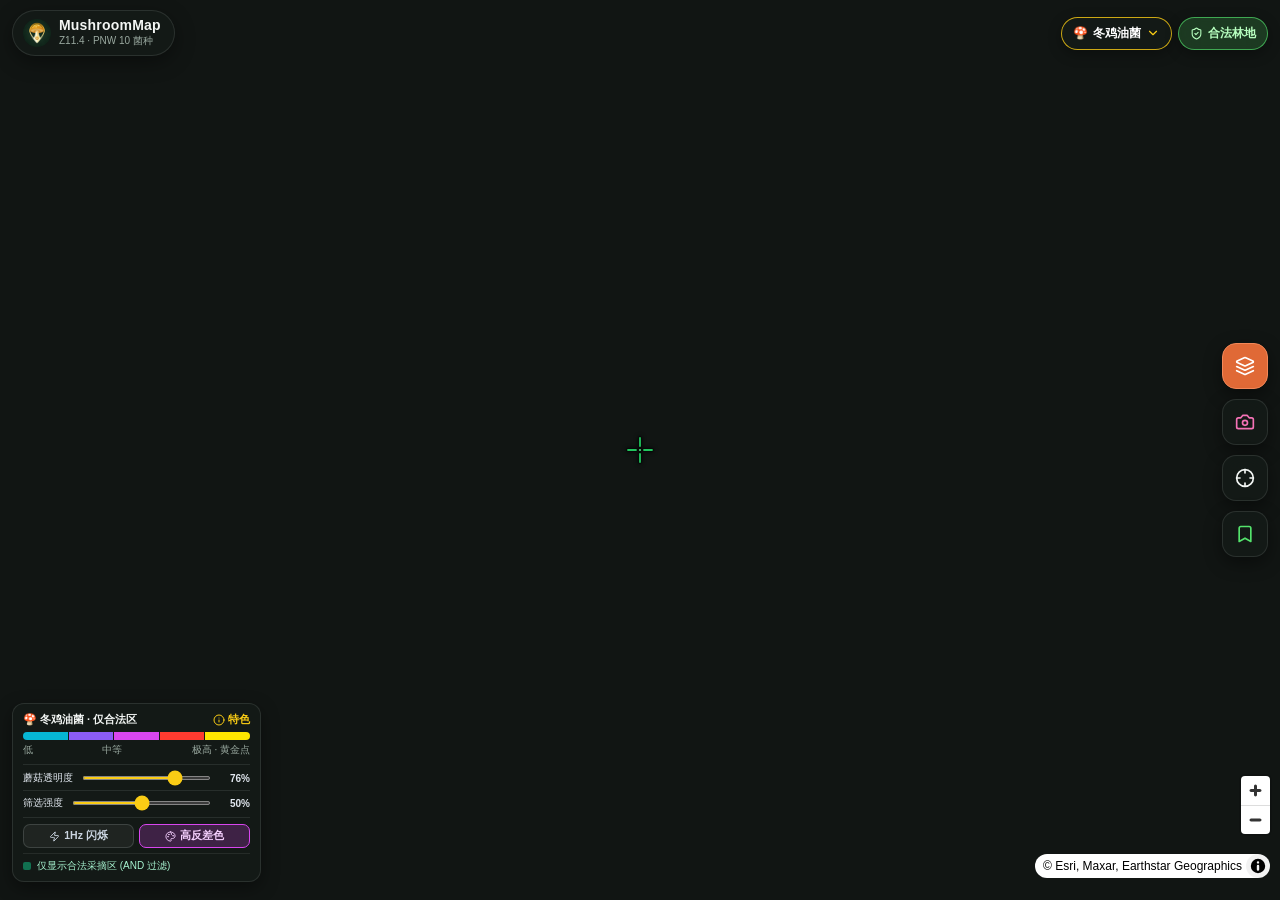
==== mushroom-map/index.html @ 5178d2b4 "Add MushroomMap static web app (/mushroom-map/) and homepage card" ====
<!DOCTYPE html>
<html lang="zh-CN">
  <head>
    <meta charset="UTF-8" />
    <meta
      name="viewport"
      content="width=device-width, initial-scale=1.0, maximum-scale=1.0, user-scalable=no, viewport-fit=cover"
    />
    <meta name="theme-color" content="#141815" />
    <meta name="apple-mobile-web-app-capable" content="yes" />
    <meta name="apple-mobile-web-app-status-bar-style" content="black-translucent" />
    <link rel="manifest" href="./manifest.webmanifest" />
    <link rel="icon" type="image/png" href="./favicon.png" />
    <link rel="apple-touch-icon" href="./icon-192.png" />
    <title>MushroomMap — 野外采菇与火烧迹地地图</title>
    <script type="module" crossorigin src="./assets/index-DTrA8R7A.js"></script>
    <link rel="stylesheet" crossorigin href="./assets/index-CiN-9WPF.css">
  </head>
  <body>
    <div id="root"></div>
  </body>
</html>
---- mushroom-map/assets/index-CiN-9WPF.css ----
.maplibregl-map{font:12px/20px Helvetica Neue,Arial,Helvetica,sans-serif;overflow:hidden;position:relative;-webkit-tap-highlight-color:rgb(0 0 0/0)}.maplibregl-canvas{left:0;position:absolute;top:0}.maplibregl-map:fullscreen{height:100%;width:100%}.maplibregl-ctrl-group button.maplibregl-ctrl-compass{touch-action:none}.maplibregl-canvas-container.maplibregl-interactive,.maplibregl-ctrl-group button.maplibregl-ctrl-compass{cursor:grab;-webkit-user-select:none;-moz-user-select:none;user-select:none}.maplibregl-canvas-container.maplibregl-interactive.maplibregl-track-pointer{cursor:pointer}.maplibregl-canvas-container.maplibregl-interactive:active,.maplibregl-ctrl-group button.maplibregl-ctrl-compass:active{cursor:grabbing}.maplibregl-canvas-container.maplibregl-touch-zoom-rotate,.maplibregl-canvas-container.maplibregl-touch-zoom-rotate .maplibregl-canvas{touch-action:pan-x pan-y}.maplibregl-canvas-container.maplibregl-touch-drag-pan,.maplibregl-canvas-container.maplibregl-touch-drag-pan .maplibregl-canvas{touch-action:pinch-zoom}.maplibregl-canvas-container.maplibregl-touch-zoom-rotate.maplibregl-touch-drag-pan,.maplibregl-canvas-container.maplibregl-touch-zoom-rotate.maplibregl-touch-drag-pan .maplibregl-canvas{touch-action:none}.maplibregl-canvas-container.maplibregl-touch-drag-pan.maplibregl-cooperative-gestures,.maplibregl-canvas-container.maplibregl-touch-drag-pan.maplibregl-cooperative-gestures .maplibregl-canvas{touch-action:pan-x pan-y}.maplibregl-ctrl-bottom-left,.maplibregl-ctrl-bottom-right,.maplibregl-ctrl-top-left,.maplibregl-ctrl-top-right{pointer-events:none;position:absolute;z-index:2}.maplibregl-ctrl-top-left{left:0;top:0}.maplibregl-ctrl-top-right{right:0;top:0}.maplibregl-ctrl-bottom-left{bottom:0;left:0}.maplibregl-ctrl-bottom-right{bottom:0;right:0}.maplibregl-ctrl{clear:both;pointer-events:auto;transform:translate(0)}.maplibregl-ctrl-top-left .maplibregl-ctrl{float:left;margin:10px 0 0 10px}.maplibregl-ctrl-top-right .maplibregl-ctrl{float:right;margin:10px 10px 0 0}.maplibregl-ctrl-bottom-left .maplibregl-ctrl{float:left;margin:0 0 10px 10px}.maplibregl-ctrl-bottom-right .maplibregl-ctrl{float:right;margin:0 10px 10px 0}.maplibregl-ctrl-group{background:#fff;border-radius:4px}.maplibregl-ctrl-group:not(:empty){box-shadow:0 0 0 2px #0000001a}@media (forced-colors:active){.maplibregl-ctrl-group:not(:empty){box-shadow:0 0 0 2px ButtonText}}.maplibregl-ctrl-group button{background-color:transparent;border:0;box-sizing:border-box;cursor:pointer;display:block;height:29px;outline:none;padding:0;width:29px}.maplibregl-ctrl-group button+button{border-top:1px solid #ddd}.maplibregl-ctrl button .maplibregl-ctrl-icon{background-position:50%;background-repeat:no-repeat;display:block;height:100%;width:100%}@media (forced-colors:active){.maplibregl-ctrl-icon{background-color:transparent}.maplibregl-ctrl-group button+button{border-top:1px solid ButtonText}}.maplibregl-ctrl button::-moz-focus-inner{border:0;padding:0}.maplibregl-ctrl-attrib-button:focus,.maplibregl-ctrl-group button:focus{box-shadow:0 0 2px 2px #0096ff}.maplibregl-ctrl button:disabled{cursor:not-allowed}.maplibregl-ctrl button:disabled .maplibregl-ctrl-icon{opacity:.25}.maplibregl-ctrl button:not(:disabled):hover{background-color:#0000000d}.maplibregl-ctrl-group button:focus:focus-visible{box-shadow:0 0 2px 2px #0096ff}.maplibregl-ctrl-group button:focus:not(:focus-visible){box-shadow:none}.maplibregl-ctrl-group button:focus:first-child{border-radius:4px 4px 0 0}.maplibregl-ctrl-group button:focus:last-child{border-radius:0 0 4px 4px}.maplibregl-ctrl-group button:focus:only-child{border-radius:inherit}.maplibregl-ctrl button.maplibregl-ctrl-zoom-out .maplibregl-ctrl-icon{background-image:url("data:image/svg+xml;charset=utf-8,%3Csvg xmlns='http://www.w3.org/2000/svg' width='29' height='29' fill='%23333' viewBox='0 0 29 29'%3E%3Cpath d='M10 13c-.75 0-1.5.75-1.5 1.5S9.25 16 10 16h9c.75 0 1.5-.75 1.5-1.5S19.75 13 19 13z'/%3E%3C/svg%3E")}.maplibregl-ctrl button.maplibregl-ctrl-zoom-in .maplibregl-ctrl-icon{background-image:url("data:image/svg+xml;charset=utf-8,%3Csvg xmlns='http://www.w3.org/2000/svg' width='29' height='29' fill='%23333' viewBox='0 0 29 29'%3E%3Cpath d='M14.5 8.5c-.75 0-1.5.75-1.5 1.5v3h-3c-.75 0-1.5.75-1.5 1.5S9.25 16 10 16h3v3c0 .75.75 1.5 1.5 1.5S16 19.75 16 19v-3h3c.75 0 1.5-.75 1.5-1.5S19.75 13 19 13h-3v-3c0-.75-.75-1.5-1.5-1.5'/%3E%3C/svg%3E")}@media (forced-colors:active){.maplibregl-ctrl button.maplibregl-ctrl-zoom-out .maplibregl-ctrl-icon{background-image:url("data:image/svg+xml;charset=utf-8,%3Csvg xmlns='http://www.w3.org/2000/svg' width='29' height='29' fill='%23fff' viewBox='0 0 29 29'%3E%3Cpath d='M10 13c-.75 0-1.5.75-1.5 1.5S9.25 16 10 16h9c.75 0 1.5-.75 1.5-1.5S19.75 13 19 13z'/%3E%3C/svg%3E")}.maplibregl-ctrl button.maplibregl-ctrl-zoom-in .maplibregl-ctrl-icon{background-image:url("data:image/svg+xml;charset=utf-8,%3Csvg xmlns='http://www.w3.org/2000/svg' width='29' height='29' fill='%23fff' viewBox='0 0 29 29'%3E%3Cpath d='M14.5 8.5c-.75 0-1.5.75-1.5 1.5v3h-3c-.75 0-1.5.75-1.5 1.5S9.25 16 10 16h3v3c0 .75.75 1.5 1.5 1.5S16 19.75 16 19v-3h3c.75 0 1.5-.75 1.5-1.5S19.75 13 19 13h-3v-3c0-.75-.75-1.5-1.5-1.5'/%3E%3C/svg%3E")}}@media (forced-colors:active) and (prefers-color-scheme:light){.maplibregl-ctrl button.maplibregl-ctrl-zoom-out .maplibregl-ctrl-icon{background-image:url("data:image/svg+xml;charset=utf-8,%3Csvg xmlns='http://www.w3.org/2000/svg' width='29' height='29' viewBox='0 0 29 29'%3E%3Cpath d='M10 13c-.75 0-1.5.75-1.5 1.5S9.25 16 10 16h9c.75 0 1.5-.75 1.5-1.5S19.75 13 19 13z'/%3E%3C/svg%3E")}.maplibregl-ctrl button.maplibregl-ctrl-zoom-in .maplibregl-ctrl-icon{background-image:url("data:image/svg+xml;charset=utf-8,%3Csvg xmlns='http://www.w3.org/2000/svg' width='29' height='29' viewBox='0 0 29 29'%3E%3Cpath d='M14.5 8.5c-.75 0-1.5.75-1.5 1.5v3h-3c-.75 0-1.5.75-1.5 1.5S9.25 16 10 16h3v3c0 .75.75 1.5 1.5 1.5S16 19.75 16 19v-3h3c.75 0 1.5-.75 1.5-1.5S19.75 13 19 13h-3v-3c0-.75-.75-1.5-1.5-1.5'/%3E%3C/svg%3E")}}.maplibregl-ctrl button.maplibregl-ctrl-fullscreen .maplibregl-ctrl-icon{background-image:url("data:image/svg+xml;charset=utf-8,%3Csvg xmlns='http://www.w3.org/2000/svg' width='29' height='29' fill='%23333' viewBox='0 0 29 29'%3E%3Cpath d='M24 16v5.5c0 1.75-.75 2.5-2.5 2.5H16v-1l3-1.5-4-5.5 1-1 5.5 4 1.5-3zM6 16l1.5 3 5.5-4 1 1-4 5.5 3 1.5v1H7.5C5.75 24 5 23.25 5 21.5V16zm7-11v1l-3 1.5 4 5.5-1 1-5.5-4L6 13H5V7.5C5 5.75 5.75 5 7.5 5zm11 2.5c0-1.75-.75-2.5-2.5-2.5H16v1l3 1.5-4 5.5 1 1 5.5-4 1.5 3h1z'/%3E%3C/svg%3E")}.maplibregl-ctrl button.maplibregl-ctrl-shrink .maplibregl-ctrl-icon{background-image:url("data:image/svg+xml;charset=utf-8,%3Csvg xmlns='http://www.w3.org/2000/svg' width='29' height='29' viewBox='0 0 29 29'%3E%3Cpath d='M18.5 16c-1.75 0-2.5.75-2.5 2.5V24h1l1.5-3 5.5 4 1-1-4-5.5 3-1.5v-1zM13 18.5c0-1.75-.75-2.5-2.5-2.5H5v1l3 1.5L4 24l1 1 5.5-4 1.5 3h1zm3-8c0 1.75.75 2.5 2.5 2.5H24v-1l-3-1.5L25 5l-1-1-5.5 4L17 5h-1zM10.5 13c1.75 0 2.5-.75 2.5-2.5V5h-1l-1.5 3L5 4 4 5l4 5.5L5 12v1z'/%3E%3C/svg%3E")}@media (forced-colors:active){.maplibregl-ctrl button.maplibregl-ctrl-fullscreen .maplibregl-ctrl-icon{background-image:url("data:image/svg+xml;charset=utf-8,%3Csvg xmlns='http://www.w3.org/2000/svg' width='29' height='29' fill='%23fff' viewBox='0 0 29 29'%3E%3Cpath d='M24 16v5.5c0 1.75-.75 2.5-2.5 2.5H16v-1l3-1.5-4-5.5 1-1 5.5 4 1.5-3zM6 16l1.5 3 5.5-4 1 1-4 5.5 3 1.5v1H7.5C5.75 24 5 23.25 5 21.5V16zm7-11v1l-3 1.5 4 5.5-1 1-5.5-4L6 13H5V7.5C5 5.75 5.75 5 7.5 5zm11 2.5c0-1.75-.75-2.5-2.5-2.5H16v1l3 1.5-4 5.5 1 1 5.5-4 1.5 3h1z'/%3E%3C/svg%3E")}.maplibregl-ctrl button.maplibregl-ctrl-shrink .maplibregl-ctrl-icon{background-image:url("data:image/svg+xml;charset=utf-8,%3Csvg xmlns='http://www.w3.org/2000/svg' width='29' height='29' fill='%23fff' viewBox='0 0 29 29'%3E%3Cpath d='M18.5 16c-1.75 0-2.5.75-2.5 2.5V24h1l1.5-3 5.5 4 1-1-4-5.5 3-1.5v-1zM13 18.5c0-1.75-.75-2.5-2.5-2.5H5v1l3 1.5L4 24l1 1 5.5-4 1.5 3h1zm3-8c0 1.75.75 2.5 2.5 2.5H24v-1l-3-1.5L25 5l-1-1-5.5 4L17 5h-1zM10.5 13c1.75 0 2.5-.75 2.5-2.5V5h-1l-1.5 3L5 4 4 5l4 5.5L5 12v1z'/%3E%3C/svg%3E")}}@media (forced-colors:active) and (prefers-color-scheme:light){.maplibregl-ctrl button.maplibregl-ctrl-fullscreen .maplibregl-ctrl-icon{background-image:url("data:image/svg+xml;charset=utf-8,%3Csvg xmlns='http://www.w3.org/2000/svg' width='29' height='29' viewBox='0 0 29 29'%3E%3Cpath d='M24 16v5.5c0 1.75-.75 2.5-2.5 2.5H16v-1l3-1.5-4-5.5 1-1 5.5 4 1.5-3zM6 16l1.5 3 5.5-4 1 1-4 5.5 3 1.5v1H7.5C5.75 24 5 23.25 5 21.5V16zm7-11v1l-3 1.5 4 5.5-1 1-5.5-4L6 13H5V7.5C5 5.75 5.75 5 7.5 5zm11 2.5c0-1.75-.75-2.5-2.5-2.5H16v1l3 1.5-4 5.5 1 1 5.5-4 1.5 3h1z'/%3E%3C/svg%3E")}.maplibregl-ctrl button.maplibregl-ctrl-shrink .maplibregl-ctrl-icon{background-image:url("data:image/svg+xml;charset=utf-8,%3Csvg xmlns='http://www.w3.org/2000/svg' width='29' height='29' viewBox='0 0 29 29'%3E%3Cpath d='M18.5 16c-1.75 0-2.5.75-2.5 2.5V24h1l1.5-3 5.5 4 1-1-4-5.5 3-1.5v-1zM13 18.5c0-1.75-.75-2.5-2.5-2.5H5v1l3 1.5L4 24l1 1 5.5-4 1.5 3h1zm3-8c0 1.75.75 2.5 2.5 2.5H24v-1l-3-1.5L25 5l-1-1-5.5 4L17 5h-1zM10.5 13c1.75 0 2.5-.75 2.5-2.5V5h-1l-1.5 3L5 4 4 5l4 5.5L5 12v1z'/%3E%3C/svg%3E")}}.maplibregl-ctrl button.maplibregl-ctrl-compass .maplibregl-ctrl-icon{background-image:url("data:image/svg+xml;charset=utf-8,%3Csvg xmlns='http://www.w3.org/2000/svg' width='29' height='29' fill='%23333' viewBox='0 0 29 29'%3E%3Cpath d='m10.5 14 4-8 4 8z'/%3E%3Cpath fill='%23ccc' d='m10.5 16 4 8 4-8z'/%3E%3C/svg%3E")}@media (forced-colors:active){.maplibregl-ctrl button.maplibregl-ctrl-compass .maplibregl-ctrl-icon{background-image:url("data:image/svg+xml;charset=utf-8,%3Csvg xmlns='http://www.w3.org/2000/svg' width='29' height='29' fill='%23fff' viewBox='0 0 29 29'%3E%3Cpath d='m10.5 14 4-8 4 8z'/%3E%3Cpath fill='%23ccc' d='m10.5 16 4 8 4-8z'/%3E%3C/svg%3E")}}@media (forced-colors:active) and (prefers-color-scheme:light){.maplibregl-ctrl button.maplibregl-ctrl-compass .maplibregl-ctrl-icon{background-image:url("data:image/svg+xml;charset=utf-8,%3Csvg xmlns='http://www.w3.org/2000/svg' width='29' height='29' viewBox='0 0 29 29'%3E%3Cpath d='m10.5 14 4-8 4 8z'/%3E%3Cpath fill='%23ccc' d='m10.5 16 4 8 4-8z'/%3E%3C/svg%3E")}}.maplibregl-ctrl button.maplibregl-ctrl-terrain .maplibregl-ctrl-icon{background-image:url("data:image/svg+xml;charset=utf-8,%3Csvg xmlns='http://www.w3.org/2000/svg' width='22' height='22' fill='%23333' viewBox='0 0 22 22'%3E%3Cpath d='m1.754 13.406 4.453-4.851 3.09 3.09 3.281 3.277.969-.969-3.309-3.312 3.844-4.121 6.148 6.886h1.082v-.855l-7.207-8.07-4.84 5.187L6.169 6.57l-5.48 5.965v.871ZM.688 16.844h20.625v1.375H.688Zm0 0'/%3E%3C/svg%3E")}.maplibregl-ctrl button.maplibregl-ctrl-terrain-enabled .maplibregl-ctrl-icon{background-image:url("data:image/svg+xml;charset=utf-8,%3Csvg xmlns='http://www.w3.org/2000/svg' width='22' height='22' fill='%2333b5e5' viewBox='0 0 22 22'%3E%3Cpath d='m1.754 13.406 4.453-4.851 3.09 3.09 3.281 3.277.969-.969-3.309-3.312 3.844-4.121 6.148 6.886h1.082v-.855l-7.207-8.07-4.84 5.187L6.169 6.57l-5.48 5.965v.871ZM.688 16.844h20.625v1.375H.688Zm0 0'/%3E%3C/svg%3E")}.maplibregl-ctrl button.maplibregl-ctrl-geolocate .maplibregl-ctrl-icon{background-image:url("data:image/svg+xml;charset=utf-8,%3Csvg xmlns='http://www.w3.org/2000/svg' width='29' height='29' fill='%23333' viewBox='0 0 20 20'%3E%3Cpath d='M10 4C9 4 9 5 9 5v.1A5 5 0 0 0 5.1 9H5s-1 0-1 1 1 1 1 1h.1A5 5 0 0 0 9 14.9v.1s0 1 1 1 1-1 1-1v-.1a5 5 0 0 0 3.9-3.9h.1s1 0 1-1-1-1-1-1h-.1A5 5 0 0 0 11 5.1V5s0-1-1-1m0 2.5a3.5 3.5 0 1 1 0 7 3.5 3.5 0 1 1 0-7'/%3E%3Ccircle cx='10' cy='10' r='2'/%3E%3C/svg%3E")}.maplibregl-ctrl button.maplibregl-ctrl-geolocate:disabled .maplibregl-ctrl-icon{background-image:url("data:image/svg+xml;charset=utf-8,%3Csvg xmlns='http://www.w3.org/2000/svg' width='29' height='29' fill='%23aaa' viewBox='0 0 20 20'%3E%3Cpath d='M10 4C9 4 9 5 9 5v.1A5 5 0 0 0 5.1 9H5s-1 0-1 1 1 1 1 1h.1A5 5 0 0 0 9 14.9v.1s0 1 1 1 1-1 1-1v-.1a5 5 0 0 0 3.9-3.9h.1s1 0 1-1-1-1-1-1h-.1A5 5 0 0 0 11 5.1V5s0-1-1-1m0 2.5a3.5 3.5 0 1 1 0 7 3.5 3.5 0 1 1 0-7'/%3E%3Ccircle cx='10' cy='10' r='2'/%3E%3Cpath fill='red' d='m14 5 1 1-9 9-1-1z'/%3E%3C/svg%3E")}.maplibregl-ctrl button.maplibregl-ctrl-geolocate.maplibregl-ctrl-geolocate-active .maplibregl-ctrl-icon{background-image:url("data:image/svg+xml;charset=utf-8,%3Csvg xmlns='http://www.w3.org/2000/svg' width='29' height='29' fill='%2333b5e5' viewBox='0 0 20 20'%3E%3Cpath d='M10 4C9 4 9 5 9 5v.1A5 5 0 0 0 5.1 9H5s-1 0-1 1 1 1 1 1h.1A5 5 0 0 0 9 14.9v.1s0 1 1 1 1-1 1-1v-.1a5 5 0 0 0 3.9-3.9h.1s1 0 1-1-1-1-1-1h-.1A5 5 0 0 0 11 5.1V5s0-1-1-1m0 2.5a3.5 3.5 0 1 1 0 7 3.5 3.5 0 1 1 0-7'/%3E%3Ccircle cx='10' cy='10' r='2'/%3E%3C/svg%3E")}.maplibregl-ctrl button.maplibregl-ctrl-geolocate.maplibregl-ctrl-geolocate-active-error .maplibregl-ctrl-icon{background-image:url("data:image/svg+xml;charset=utf-8,%3Csvg xmlns='http://www.w3.org/2000/svg' width='29' height='29' fill='%23e58978' viewBox='0 0 20 20'%3E%3Cpath d='M10 4C9 4 9 5 9 5v.1A5 5 0 0 0 5.1 9H5s-1 0-1 1 1 1 1 1h.1A5 5 0 0 0 9 14.9v.1s0 1 1 1 1-1 1-1v-.1a5 5 0 0 0 3.9-3.9h.1s1 0 1-1-1-1-1-1h-.1A5 5 0 0 0 11 5.1V5s0-1-1-1m0 2.5a3.5 3.5 0 1 1 0 7 3.5 3.5 0 1 1 0-7'/%3E%3Ccircle cx='10' cy='10' r='2'/%3E%3C/svg%3E")}.maplibregl-ctrl button.maplibregl-ctrl-geolocate.maplibregl-ctrl-geolocate-background .maplibregl-ctrl-icon{background-image:url("data:image/svg+xml;charset=utf-8,%3Csvg xmlns='http://www.w3.org/2000/svg' width='29' height='29' fill='%2333b5e5' viewBox='0 0 20 20'%3E%3Cpath d='M10 4C9 4 9 5 9 5v.1A5 5 0 0 0 5.1 9H5s-1 0-1 1 1 1 1 1h.1A5 5 0 0 0 9 14.9v.1s0 1 1 1 1-1 1-1v-.1a5 5 0 0 0 3.9-3.9h.1s1 0 1-1-1-1-1-1h-.1A5 5 0 0 0 11 5.1V5s0-1-1-1m0 2.5a3.5 3.5 0 1 1 0 7 3.5 3.5 0 1 1 0-7'/%3E%3C/svg%3E")}.maplibregl-ctrl button.maplibregl-ctrl-geolocate.maplibregl-ctrl-geolocate-background-error .maplibregl-ctrl-icon{background-image:url("data:image/svg+xml;charset=utf-8,%3Csvg xmlns='http://www.w3.org/2000/svg' width='29' height='29' fill='%23e54e33' viewBox='0 0 20 20'%3E%3Cpath d='M10 4C9 4 9 5 9 5v.1A5 5 0 0 0 5.1 9H5s-1 0-1 1 1 1 1 1h.1A5 5 0 0 0 9 14.9v.1s0 1 1 1 1-1 1-1v-.1a5 5 0 0 0 3.9-3.9h.1s1 0 1-1-1-1-1-1h-.1A5 5 0 0 0 11 5.1V5s0-1-1-1m0 2.5a3.5 3.5 0 1 1 0 7 3.5 3.5 0 1 1 0-7'/%3E%3C/svg%3E")}.maplibregl-ctrl button.maplibregl-ctrl-geolocate.maplibregl-ctrl-geolocate-waiting .maplibregl-ctrl-icon{animation:maplibregl-spin 2s linear infinite}@media (forced-colors:active){.maplibregl-ctrl button.maplibregl-ctrl-geolocate .maplibregl-ctrl-icon{background-image:url("data:image/svg+xml;charset=utf-8,%3Csvg xmlns='http://www.w3.org/2000/svg' width='29' height='29' fill='%23fff' viewBox='0 0 20 20'%3E%3Cpath d='M10 4C9 4 9 5 9 5v.1A5 5 0 0 0 5.1 9H5s-1 0-1 1 1 1 1 1h.1A5 5 0 0 0 9 14.9v.1s0 1 1 1 1-1 1-1v-.1a5 5 0 0 0 3.9-3.9h.1s1 0 1-1-1-1-1-1h-.1A5 5 0 0 0 11 5.1V5s0-1-1-1m0 2.5a3.5 3.5 0 1 1 0 7 3.5 3.5 0 1 1 0-7'/%3E%3Ccircle cx='10' cy='10' r='2'/%3E%3C/svg%3E")}.maplibregl-ctrl button.maplibregl-ctrl-geolocate:disabled .maplibregl-ctrl-icon{background-image:url("data:image/svg+xml;charset=utf-8,%3Csvg xmlns='http://www.w3.org/2000/svg' width='29' height='29' fill='%23999' viewBox='0 0 20 20'%3E%3Cpath d='M10 4C9 4 9 5 9 5v.1A5 5 0 0 0 5.1 9H5s-1 0-1 1 1 1 1 1h.1A5 5 0 0 0 9 14.9v.1s0 1 1 1 1-1 1-1v-.1a5 5 0 0 0 3.9-3.9h.1s1 0 1-1-1-1-1-1h-.1A5 5 0 0 0 11 5.1V5s0-1-1-1m0 2.5a3.5 3.5 0 1 1 0 7 3.5 3.5 0 1 1 0-7'/%3E%3Ccircle cx='10' cy='10' r='2'/%3E%3Cpath fill='red' d='m14 5 1 1-9 9-1-1z'/%3E%3C/svg%3E")}.maplibregl-ctrl button.maplibregl-ctrl-geolocate.maplibregl-ctrl-geolocate-active .maplibregl-ctrl-icon{background-image:url("data:image/svg+xml;charset=utf-8,%3Csvg xmlns='http://www.w3.org/2000/svg' width='29' height='29' fill='%2333b5e5' viewBox='0 0 20 20'%3E%3Cpath d='M10 4C9 4 9 5 9 5v.1A5 5 0 0 0 5.1 9H5s-1 0-1 1 1 1 1 1h.1A5 5 0 0 0 9 14.9v.1s0 1 1 1 1-1 1-1v-.1a5 5 0 0 0 3.9-3.9h.1s1 0 1-1-1-1-1-1h-.1A5 5 0 0 0 11 5.1V5s0-1-1-1m0 2.5a3.5 3.5 0 1 1 0 7 3.5 3.5 0 1 1 0-7'/%3E%3Ccircle cx='10' cy='10' r='2'/%3E%3C/svg%3E")}.maplibregl-ctrl button.maplibregl-ctrl-geolocate.maplibregl-ctrl-geolocate-active-error .maplibregl-ctrl-icon{background-image:url("data:image/svg+xml;charset=utf-8,%3Csvg xmlns='http://www.w3.org/2000/svg' width='29' height='29' fill='%23e58978' viewBox='0 0 20 20'%3E%3Cpath d='M10 4C9 4 9 5 9 5v.1A5 5 0 0 0 5.1 9H5s-1 0-1 1 1 1 1 1h.1A5 5 0 0 0 9 14.9v.1s0 1 1 1 1-1 1-1v-.1a5 5 0 0 0 3.9-3.9h.1s1 0 1-1-1-1-1-1h-.1A5 5 0 0 0 11 5.1V5s0-1-1-1m0 2.5a3.5 3.5 0 1 1 0 7 3.5 3.5 0 1 1 0-7'/%3E%3Ccircle cx='10' cy='10' r='2'/%3E%3C/svg%3E")}.maplibregl-ctrl button.maplibregl-ctrl-geolocate.maplibregl-ctrl-geolocate-background .maplibregl-ctrl-icon{background-image:url("data:image/svg+xml;charset=utf-8,%3Csvg xmlns='http://www.w3.org/2000/svg' width='29' height='29' fill='%2333b5e5' viewBox='0 0 20 20'%3E%3Cpath d='M10 4C9 4 9 5 9 5v.1A5 5 0 0 0 5.1 9H5s-1 0-1 1 1 1 1 1h.1A5 5 0 0 0 9 14.9v.1s0 1 1 1 1-1 1-1v-.1a5 5 0 0 0 3.9-3.9h.1s1 0 1-1-1-1-1-1h-.1A5 5 0 0 0 11 5.1V5s0-1-1-1m0 2.5a3.5 3.5 0 1 1 0 7 3.5 3.5 0 1 1 0-7'/%3E%3C/svg%3E")}.maplibregl-ctrl button.maplibregl-ctrl-geolocate.maplibregl-ctrl-geolocate-background-error .maplibregl-ctrl-icon{background-image:url("data:image/svg+xml;charset=utf-8,%3Csvg xmlns='http://www.w3.org/2000/svg' width='29' height='29' fill='%23e54e33' viewBox='0 0 20 20'%3E%3Cpath d='M10 4C9 4 9 5 9 5v.1A5 5 0 0 0 5.1 9H5s-1 0-1 1 1 1 1 1h.1A5 5 0 0 0 9 14.9v.1s0 1 1 1 1-1 1-1v-.1a5 5 0 0 0 3.9-3.9h.1s1 0 1-1-1-1-1-1h-.1A5 5 0 0 0 11 5.1V5s0-1-1-1m0 2.5a3.5 3.5 0 1 1 0 7 3.5 3.5 0 1 1 0-7'/%3E%3C/svg%3E")}}@media (forced-colors:active) and (prefers-color-scheme:light){.maplibregl-ctrl button.maplibregl-ctrl-geolocate .maplibregl-ctrl-icon{background-image:url("data:image/svg+xml;charset=utf-8,%3Csvg xmlns='http://www.w3.org/2000/svg' width='29' height='29' viewBox='0 0 20 20'%3E%3Cpath d='M10 4C9 4 9 5 9 5v.1A5 5 0 0 0 5.1 9H5s-1 0-1 1 1 1 1 1h.1A5 5 0 0 0 9 14.9v.1s0 1 1 1 1-1 1-1v-.1a5 5 0 0 0 3.9-3.9h.1s1 0 1-1-1-1-1-1h-.1A5 5 0 0 0 11 5.1V5s0-1-1-1m0 2.5a3.5 3.5 0 1 1 0 7 3.5 3.5 0 1 1 0-7'/%3E%3Ccircle cx='10' cy='10' r='2'/%3E%3C/svg%3E")}.maplibregl-ctrl button.maplibregl-ctrl-geolocate:disabled .maplibregl-ctrl-icon{background-image:url("data:image/svg+xml;charset=utf-8,%3Csvg xmlns='http://www.w3.org/2000/svg' width='29' height='29' fill='%23666' viewBox='0 0 20 20'%3E%3Cpath d='M10 4C9 4 9 5 9 5v.1A5 5 0 0 0 5.1 9H5s-1 0-1 1 1 1 1 1h.1A5 5 0 0 0 9 14.9v.1s0 1 1 1 1-1 1-1v-.1a5 5 0 0 0 3.9-3.9h.1s1 0 1-1-1-1-1-1h-.1A5 5 0 0 0 11 5.1V5s0-1-1-1m0 2.5a3.5 3.5 0 1 1 0 7 3.5 3.5 0 1 1 0-7'/%3E%3Ccircle cx='10' cy='10' r='2'/%3E%3Cpath fill='red' d='m14 5 1 1-9 9-1-1z'/%3E%3C/svg%3E")}}@keyframes maplibregl-spin{0%{transform:rotate(0)}to{transform:rotate(1turn)}}a.maplibregl-ctrl-logo{background-image:url("data:image/svg+xml;charset=utf-8,%3Csvg xmlns='http://www.w3.org/2000/svg' width='88' height='23' fill='none'%3E%3Cpath fill='%23000' fill-opacity='.4' fill-rule='evenodd' d='M17.408 16.796h-1.827l2.501-12.095h.198l3.324 6.533.988 2.19.988-2.19 3.258-6.533h.181l2.6 12.095h-1.81l-1.218-5.644-.362-1.71-.658 1.71-2.929 5.644h-.098l-2.914-5.644-.757-1.71-.345 1.71zm1.958-3.42-.726 3.663a1.255 1.255 0 0 1-1.232 1.011h-1.827a1.255 1.255 0 0 1-1.229-1.509l2.501-12.095a1.255 1.255 0 0 1 1.23-1.001h.197a1.25 1.25 0 0 1 1.12.685l3.19 6.273 3.125-6.263a1.25 1.25 0 0 1 1.123-.695h.181a1.255 1.255 0 0 1 1.227.991l1.443 6.71a5 5 0 0 1 .314-.787l.009-.016a4.6 4.6 0 0 1 1.777-1.887c.782-.46 1.668-.667 2.611-.667a4.6 4.6 0 0 1 1.7.32l.306.134c.21-.16.474-.256.759-.256h1.694a1.255 1.255 0 0 1 1.212.925 1.255 1.255 0 0 1 1.212-.925h1.711c.284 0 .545.094.755.252.613-.3 1.312-.45 2.075-.45 1.356 0 2.557.445 3.482 1.4q.47.48.763 1.064V4.701a1.255 1.255 0 0 1 1.255-1.255h1.86A1.255 1.255 0 0 1 54.44 4.7v9.194h2.217c.19 0 .37.043.532.118v-4.77c0-.356.147-.678.385-.906a2.42 2.42 0 0 1-.682-1.71c0-.665.267-1.253.735-1.7a2.45 2.45 0 0 1 1.722-.674 2.43 2.43 0 0 1 1.705.675q.318.302.504.683V4.7a1.255 1.255 0 0 1 1.255-1.255h1.744A1.255 1.255 0 0 1 65.812 4.7v3.335a4.8 4.8 0 0 1 1.526-.246c.938 0 1.817.214 2.59.69a4.47 4.47 0 0 1 1.67 1.743v-.98a1.255 1.255 0 0 1 1.256-1.256h1.777c.233 0 .451.064.639.174a3.4 3.4 0 0 1 1.567-.372c.346 0 .861.02 1.285.232a1.25 1.25 0 0 1 .689 1.004 4.7 4.7 0 0 1 .853-.588c.795-.44 1.675-.647 2.61-.647 1.385 0 2.65.39 3.525 1.396.836.938 1.168 2.173 1.168 3.528q-.001.515-.056 1.051a1.255 1.255 0 0 1-.947 1.09l.408.952a1.255 1.255 0 0 1-.477 1.552c-.418.268-.92.463-1.458.612-.613.171-1.304.244-2.049.244-1.06 0-2.043-.207-2.886-.698l-.015-.008c-.798-.48-1.419-1.135-1.818-1.963l-.004-.008a5.8 5.8 0 0 1-.548-2.512q0-.429.053-.843a1.3 1.3 0 0 1-.333-.086l-.166-.004c-.223 0-.426.062-.643.228-.03.024-.142.139-.142.59v3.883a1.255 1.255 0 0 1-1.256 1.256h-1.777a1.255 1.255 0 0 1-1.256-1.256V15.69l-.032.057a4.8 4.8 0 0 1-1.86 1.833 5.04 5.04 0 0 1-2.484.634 4.5 4.5 0 0 1-1.935-.424 1.25 1.25 0 0 1-.764.258h-1.71a1.255 1.255 0 0 1-1.256-1.255V7.687a2.4 2.4 0 0 1-.428.625c.253.23.412.561.412.93v7.553a1.255 1.255 0 0 1-1.256 1.255h-1.843a1.25 1.25 0 0 1-.894-.373c-.228.23-.544.373-.894.373H51.32a1.255 1.255 0 0 1-1.256-1.255v-1.251l-.061.117a4.7 4.7 0 0 1-1.782 1.884 4.77 4.77 0 0 1-2.485.67 5.6 5.6 0 0 1-1.485-.188l.009 2.764a1.255 1.255 0 0 1-1.255 1.259h-1.729a1.255 1.255 0 0 1-1.255-1.255v-3.537a1.255 1.255 0 0 1-1.167.793h-1.679a1.25 1.25 0 0 1-.77-.263 4.5 4.5 0 0 1-1.945.429c-.885 0-1.724-.21-2.495-.632l-.017-.01a5 5 0 0 1-1.081-.836 1.255 1.255 0 0 1-1.254 1.312h-1.81a1.255 1.255 0 0 1-1.228-.99l-.782-3.625-2.044 3.939a1.25 1.25 0 0 1-1.115.676h-.098a1.25 1.25 0 0 1-1.116-.68l-2.061-3.994zM35.92 16.63l.207-.114.223-.15q.493-.356.735-.785l.061-.118.033 1.332h1.678V9.242h-1.694l-.033 1.267q-.133-.329-.526-.658l-.032-.028a3.2 3.2 0 0 0-.668-.428l-.27-.12a3.3 3.3 0 0 0-1.235-.23q-1.136-.001-1.974.493a3.36 3.36 0 0 0-1.3 1.382q-.445.89-.444 2.074 0 1.2.51 2.107a3.8 3.8 0 0 0 1.382 1.381 3.9 3.9 0 0 0 1.893.477q.795 0 1.455-.33zm-2.789-5.38q-.576.675-.575 1.762 0 1.102.559 1.794.576.675 1.645.675a2.25 2.25 0 0 0 .934-.19 2.2 2.2 0 0 0 .468-.29l.178-.161a2.2 2.2 0 0 0 .397-.561q.244-.5.244-1.15v-.115q0-.708-.296-1.267l-.043-.077a2.2 2.2 0 0 0-.633-.709l-.13-.086-.047-.028a2.1 2.1 0 0 0-1.073-.285q-1.052 0-1.629.692zm2.316 2.706c.163-.17.28-.407.28-.83v-.114c0-.292-.06-.508-.15-.68a.96.96 0 0 0-.353-.389.85.85 0 0 0-.464-.127c-.4 0-.56.114-.664.239l-.01.012c-.148.174-.275.45-.275.945 0 .506.122.801.27.99.097.11.266.224.68.224.303 0 .504-.09.687-.269zm7.545 1.705a2.6 2.6 0 0 0 .331.423q.319.33.755.548l.173.074q.65.255 1.49.255 1.02 0 1.844-.493a3.45 3.45 0 0 0 1.316-1.4q.493-.904.493-2.089 0-1.909-.988-2.913-.988-1.02-2.584-1.02-.898 0-1.575.347a3 3 0 0 0-.415.262l-.199.166a3.4 3.4 0 0 0-.64.82V9.242h-1.712v11.553h1.729l-.017-5.134zm.53-1.138q.206.29.48.5l.155.11.053.034q.51.296 1.119.297 1.07 0 1.645-.675.577-.69.576-1.762 0-1.119-.576-1.777-.558-.675-1.645-.675-.435 0-.835.16a2 2 0 0 0-.284.136 2 2 0 0 0-.363.254 2.2 2.2 0 0 0-.46.569l-.082.162a2.6 2.6 0 0 0-.213 1.072v.115q0 .707.296 1.267l.135.211zm.964-.818a1.1 1.1 0 0 0 .367.385.94.94 0 0 0 .476.118c.423 0 .59-.117.687-.23.159-.194.28-.478.28-.95 0-.53-.133-.8-.266-.952l-.021-.025c-.078-.094-.231-.221-.68-.221a1 1 0 0 0-.503.135l-.012.007a.86.86 0 0 0-.335.343c-.073.133-.132.324-.132.614v.115a1.4 1.4 0 0 0 .14.66zm15.7-6.222q.347-.346.346-.856a1.05 1.05 0 0 0-.345-.79 1.18 1.18 0 0 0-.84-.329q-.51 0-.855.33a1.05 1.05 0 0 0-.346.79q0 .51.346.855.345.346.856.346.51 0 .839-.346zm4.337 9.314.033-1.332q.191.403.59.747l.098.081a4 4 0 0 0 .316.224l.223.122a3.2 3.2 0 0 0 1.44.322 3.8 3.8 0 0 0 1.875-.477 3.5 3.5 0 0 0 1.382-1.366q.527-.89.526-2.09 0-1.184-.444-2.073a3.24 3.24 0 0 0-1.283-1.399q-.823-.51-1.942-.51a3.5 3.5 0 0 0-1.527.344l-.086.043-.165.09a3 3 0 0 0-.33.214q-.432.315-.656.707a2 2 0 0 0-.099.198l.082-1.283V4.701h-1.744v12.095zm.473-2.509a2.5 2.5 0 0 0 .566.7q.117.098.245.18l.144.08a2.1 2.1 0 0 0 .975.232q1.07 0 1.645-.675.576-.69.576-1.778 0-1.102-.576-1.777-.56-.691-1.645-.692a2.2 2.2 0 0 0-1.015.235q-.22.113-.415.282l-.15.142a2.1 2.1 0 0 0-.42.594q-.223.479-.223 1.1v.115q0 .705.293 1.26zm2.616-.293c.157-.191.28-.479.28-.967 0-.51-.13-.79-.276-.961l-.021-.026c-.082-.1-.232-.225-.67-.225a.87.87 0 0 0-.681.279l-.012.011c-.154.155-.274.38-.274.807v.115c0 .285.057.499.144.669a1.1 1.1 0 0 0 .367.405c.137.082.28.123.455.123.423 0 .59-.118.686-.23zm8.266-3.013q.345-.13.724-.14l.069-.002q.493 0 .642.099l.247-1.794q-.196-.099-.717-.099a2.3 2.3 0 0 0-.545.063 2 2 0 0 0-.411.148 2.2 2.2 0 0 0-.4.249 2.5 2.5 0 0 0-.485.499 2.7 2.7 0 0 0-.32.581l-.05.137v-1.48h-1.778v7.553h1.777v-3.884q0-.546.159-.943a1.5 1.5 0 0 1 .466-.636 2.5 2.5 0 0 1 .399-.253 2 2 0 0 1 .224-.099zm9.784 2.656.05-.922q0-1.743-.856-2.698-.838-.97-2.584-.97-1.119-.001-2.007.493a3.46 3.46 0 0 0-1.4 1.382q-.493.906-.493 2.106 0 1.07.428 1.975.428.89 1.332 1.432.906.526 2.255.526.973 0 1.668-.185l.044-.012.135-.04q.613-.184.984-.421l-.542-1.267q-.3.162-.642.274l-.297.087q-.51.131-1.3.131-.954 0-1.497-.444a1.6 1.6 0 0 1-.192-.193q-.366-.44-.512-1.234l-.004-.021zm-5.427-1.256-.003.022h3.752v-.138q-.011-.727-.288-1.118a1 1 0 0 0-.156-.176q-.46-.428-1.316-.428-.986 0-1.494.604-.379.45-.494 1.234zm-27.053 2.77V4.7h-1.86v12.095h5.333V15.15zm7.103-5.908v7.553h-1.843V9.242h1.843z'/%3E%3Cpath fill='%23fff' d='m19.63 11.151-.757-1.71-.345 1.71-1.12 5.644h-1.827L18.083 4.7h.197l3.325 6.533.988 2.19.988-2.19L26.839 4.7h.181l2.6 12.095h-1.81l-1.218-5.644-.362-1.71-.658 1.71-2.93 5.644h-.098l-2.913-5.644zm14.836 5.81q-1.02 0-1.893-.478a3.8 3.8 0 0 1-1.381-1.382q-.51-.906-.51-2.106 0-1.185.444-2.074a3.36 3.36 0 0 1 1.3-1.382q.839-.494 1.974-.494a3.3 3.3 0 0 1 1.234.231 3.3 3.3 0 0 1 .97.575q.396.33.527.659l.033-1.267h1.694v7.553H37.18l-.033-1.332q-.279.593-1.02 1.053a3.17 3.17 0 0 1-1.662.444zm.296-1.482q.938 0 1.58-.642.642-.66.642-1.711v-.115q0-.708-.296-1.267a2.2 2.2 0 0 0-.807-.872 2.1 2.1 0 0 0-1.119-.313q-1.053 0-1.629.692-.575.675-.575 1.76 0 1.103.559 1.795.577.675 1.645.675zm6.521-6.237h1.711v1.4q.906-1.597 2.83-1.597 1.596 0 2.584 1.02.988 1.005.988 2.914 0 1.185-.493 2.09a3.46 3.46 0 0 1-1.316 1.399 3.5 3.5 0 0 1-1.844.493q-.954 0-1.662-.329a2.67 2.67 0 0 1-1.086-.97l.017 5.134h-1.728zm4.048 6.22q1.07 0 1.645-.674.577-.69.576-1.762 0-1.119-.576-1.777-.558-.675-1.645-.675-.592 0-1.12.296-.51.28-.822.823-.296.527-.296 1.234v.115q0 .708.296 1.267.313.543.823.855.51.296 1.119.297z'/%3E%3Cpath fill='%23e1e3e9' d='M51.325 4.7h1.86v10.45h3.473v1.646h-5.333zm7.12 4.542h1.843v7.553h-1.843zm.905-1.415a1.16 1.16 0 0 1-.856-.346 1.17 1.17 0 0 1-.346-.856 1.05 1.05 0 0 1 .346-.79q.346-.329.856-.329.494 0 .839.33a1.05 1.05 0 0 1 .345.79 1.16 1.16 0 0 1-.345.855q-.33.346-.84.346zm7.875 9.133a3.17 3.17 0 0 1-1.662-.444q-.723-.46-1.004-1.053l-.033 1.332h-1.71V4.701h1.743v4.657l-.082 1.283q.279-.658 1.086-1.119a3.5 3.5 0 0 1 1.778-.477q1.119 0 1.942.51a3.24 3.24 0 0 1 1.283 1.4q.445.888.444 2.072 0 1.201-.526 2.09a3.5 3.5 0 0 1-1.382 1.366 3.8 3.8 0 0 1-1.876.477zm-.296-1.481q1.069 0 1.645-.675.577-.69.577-1.778 0-1.102-.577-1.776-.56-.691-1.645-.692a2.12 2.12 0 0 0-1.58.659q-.642.641-.642 1.694v.115q0 .71.296 1.267a2.4 2.4 0 0 0 .807.872 2.1 2.1 0 0 0 1.119.313zm5.927-6.237h1.777v1.481q.263-.757.856-1.217a2.14 2.14 0 0 1 1.349-.46q.527 0 .724.098l-.247 1.794q-.149-.099-.642-.099-.774 0-1.416.494-.626.493-.626 1.58v3.883h-1.777V9.242zm9.534 7.718q-1.35 0-2.255-.526-.904-.543-1.332-1.432a4.6 4.6 0 0 1-.428-1.975q0-1.2.493-2.106a3.46 3.46 0 0 1 1.4-1.382q.889-.495 2.007-.494 1.744 0 2.584.97.855.956.856 2.7 0 .444-.05.92h-5.43q.18 1.005.708 1.45.542.443 1.497.443.79 0 1.3-.131a4 4 0 0 0 .938-.362l.542 1.267q-.411.263-1.119.46-.708.198-1.711.197zm1.596-4.558q.016-1.02-.444-1.432-.46-.428-1.316-.428-1.728 0-1.991 1.86z'/%3E%3Cpath d='M5.074 15.948a.484.657 0 0 0-.486.659v1.84a.484.657 0 0 0 .486.659h4.101a.484.657 0 0 0 .486-.659v-1.84a.484.657 0 0 0-.486-.659zm3.56 1.16H5.617v.838h3.017z' style='fill:%23fff;fill-rule:evenodd;stroke-width:1.03600001'/%3E%3Cg style='stroke-width:1.12603545'%3E%3Cpath d='M-9.408-1.416c-3.833-.025-7.056 2.912-7.08 6.615-.02 3.08 1.653 4.832 3.107 6.268.903.892 1.721 1.74 2.32 2.902l-.525-.004c-.543-.003-.992.304-1.24.639a1.87 1.87 0 0 0-.362 1.121l-.011 1.877c-.003.402.104.787.347 1.125.244.338.688.653 1.23.656l4.142.028c.542.003.99-.306 1.238-.641a1.87 1.87 0 0 0 .363-1.121l.012-1.875a1.87 1.87 0 0 0-.348-1.127c-.243-.338-.688-.653-1.23-.656l-.518-.004c.597-1.145 1.425-1.983 2.348-2.87 1.473-1.414 3.18-3.149 3.2-6.226-.016-3.59-2.923-6.684-6.993-6.707m-.006 1.1v.002c3.274.02 5.92 2.532 5.9 5.6-.017 2.706-1.39 4.026-2.863 5.44-1.034.994-2.118 2.033-2.814 3.633-.018.041-.052.055-.075.065q-.013.004-.02.01a.34.34 0 0 1-.226.084.34.34 0 0 1-.224-.086l-.092-.077c-.699-1.615-1.768-2.669-2.781-3.67-1.454-1.435-2.797-2.762-2.78-5.478.02-3.067 2.7-5.545 5.975-5.523m-.02 2.826c-1.62-.01-2.944 1.315-2.955 2.96-.01 1.646 1.295 2.988 2.916 2.999h.002c1.621.01 2.943-1.316 2.953-2.961.011-1.646-1.294-2.988-2.916-2.998m-.005 1.1c1.017.006 1.829.83 1.822 1.89s-.83 1.874-1.848 1.867c-1.018-.006-1.829-.83-1.822-1.89s.83-1.874 1.848-1.868m-2.155 11.857 4.14.025c.271.002.49.305.487.676l-.013 1.875c-.003.37-.224.67-.495.668l-4.14-.025c-.27-.002-.487-.306-.485-.676l.012-1.875c.003-.37.224-.67.494-.668' style='color:%23000;font-style:normal;font-variant:normal;font-weight:400;font-stretch:normal;font-size:medium;line-height:normal;font-family:sans-serif;font-variant-ligatures:normal;font-variant-position:normal;font-variant-caps:normal;font-variant-numeric:normal;font-variant-alternates:normal;font-feature-settings:normal;text-indent:0;text-align:start;text-decoration:none;text-decoration-line:none;text-decoration-style:solid;text-decoration-color:%23000;letter-spacing:normal;word-spacing:normal;text-transform:none;writing-mode:lr-tb;direction:ltr;text-orientation:mixed;dominant-baseline:auto;baseline-shift:baseline;text-anchor:start;white-space:normal;shape-padding:0;clip-rule:evenodd;display:inline;overflow:visible;visibility:visible;opacity:1;isolation:auto;mix-blend-mode:normal;color-interpolation:sRGB;color-interpolation-filters:linearRGB;solid-color:%23000;solid-opacity:1;vector-effect:none;fill:%23000;fill-opacity:.4;fill-rule:evenodd;stroke:none;stroke-width:2.47727823;stroke-linecap:butt;stroke-linejoin:miter;stroke-miterlimit:4;stroke-dasharray:none;stroke-dashoffset:0;stroke-opacity:1;color-rendering:auto;image-rendering:auto;shape-rendering:auto;text-rendering:auto' transform='translate(15.553 2.85)scale(.88807)'/%3E%3Cpath d='M-9.415-.316C-12.69-.338-15.37 2.14-15.39 5.207c-.017 2.716 1.326 4.041 2.78 5.477 1.013 1 2.081 2.055 2.78 3.67l.092.076a.34.34 0 0 0 .225.086.34.34 0 0 0 .227-.083l.019-.01c.022-.009.057-.024.074-.064.697-1.6 1.78-2.64 2.814-3.634 1.473-1.414 2.847-2.733 2.864-5.44.02-3.067-2.627-5.58-5.901-5.601m-.057 8.784c1.621.011 2.944-1.315 2.955-2.96.01-1.646-1.295-2.988-2.916-2.999-1.622-.01-2.945 1.315-2.955 2.96s1.295 2.989 2.916 3' style='clip-rule:evenodd;fill:%23e1e3e9;fill-opacity:1;fill-rule:evenodd;stroke:none;stroke-width:2.47727823;stroke-miterlimit:4;stroke-dasharray:none;stroke-opacity:.4' transform='translate(15.553 2.85)scale(.88807)'/%3E%3Cpath d='M-11.594 15.465c-.27-.002-.492.297-.494.668l-.012 1.876c-.003.371.214.673.485.675l4.14.027c.271.002.492-.298.495-.668l.012-1.877c.003-.37-.215-.672-.485-.674z' style='clip-rule:evenodd;fill:%23fff;fill-opacity:1;fill-rule:evenodd;stroke:none;stroke-width:2.47727823;stroke-miterlimit:4;stroke-dasharray:none;stroke-opacity:.4' transform='translate(15.553 2.85)scale(.88807)'/%3E%3C/g%3E%3C/svg%3E");background-repeat:no-repeat;cursor:pointer;display:block;height:23px;margin:0 0 -4px -4px;overflow:hidden;width:88px}a.maplibregl-ctrl-logo.maplibregl-compact{width:14px}@media (forced-colors:active){a.maplibregl-ctrl-logo{background-color:transparent;background-image:url("data:image/svg+xml;charset=utf-8,%3Csvg xmlns='http://www.w3.org/2000/svg' width='88' height='23' fill='none'%3E%3Cpath fill='%23000' fill-opacity='.4' fill-rule='evenodd' d='M17.408 16.796h-1.827l2.501-12.095h.198l3.324 6.533.988 2.19.988-2.19 3.258-6.533h.181l2.6 12.095h-1.81l-1.218-5.644-.362-1.71-.658 1.71-2.929 5.644h-.098l-2.914-5.644-.757-1.71-.345 1.71zm1.958-3.42-.726 3.663a1.255 1.255 0 0 1-1.232 1.011h-1.827a1.255 1.255 0 0 1-1.229-1.509l2.501-12.095a1.255 1.255 0 0 1 1.23-1.001h.197a1.25 1.25 0 0 1 1.12.685l3.19 6.273 3.125-6.263a1.25 1.25 0 0 1 1.123-.695h.181a1.255 1.255 0 0 1 1.227.991l1.443 6.71a5 5 0 0 1 .314-.787l.009-.016a4.6 4.6 0 0 1 1.777-1.887c.782-.46 1.668-.667 2.611-.667a4.6 4.6 0 0 1 1.7.32l.306.134c.21-.16.474-.256.759-.256h1.694a1.255 1.255 0 0 1 1.212.925 1.255 1.255 0 0 1 1.212-.925h1.711c.284 0 .545.094.755.252.613-.3 1.312-.45 2.075-.45 1.356 0 2.557.445 3.482 1.4q.47.48.763 1.064V4.701a1.255 1.255 0 0 1 1.255-1.255h1.86A1.255 1.255 0 0 1 54.44 4.7v9.194h2.217c.19 0 .37.043.532.118v-4.77c0-.356.147-.678.385-.906a2.42 2.42 0 0 1-.682-1.71c0-.665.267-1.253.735-1.7a2.45 2.45 0 0 1 1.722-.674 2.43 2.43 0 0 1 1.705.675q.318.302.504.683V4.7a1.255 1.255 0 0 1 1.255-1.255h1.744A1.255 1.255 0 0 1 65.812 4.7v3.335a4.8 4.8 0 0 1 1.526-.246c.938 0 1.817.214 2.59.69a4.47 4.47 0 0 1 1.67 1.743v-.98a1.255 1.255 0 0 1 1.256-1.256h1.777c.233 0 .451.064.639.174a3.4 3.4 0 0 1 1.567-.372c.346 0 .861.02 1.285.232a1.25 1.25 0 0 1 .689 1.004 4.7 4.7 0 0 1 .853-.588c.795-.44 1.675-.647 2.61-.647 1.385 0 2.65.39 3.525 1.396.836.938 1.168 2.173 1.168 3.528q-.001.515-.056 1.051a1.255 1.255 0 0 1-.947 1.09l.408.952a1.255 1.255 0 0 1-.477 1.552c-.418.268-.92.463-1.458.612-.613.171-1.304.244-2.049.244-1.06 0-2.043-.207-2.886-.698l-.015-.008c-.798-.48-1.419-1.135-1.818-1.963l-.004-.008a5.8 5.8 0 0 1-.548-2.512q0-.429.053-.843a1.3 1.3 0 0 1-.333-.086l-.166-.004c-.223 0-.426.062-.643.228-.03.024-.142.139-.142.59v3.883a1.255 1.255 0 0 1-1.256 1.256h-1.777a1.255 1.255 0 0 1-1.256-1.256V15.69l-.032.057a4.8 4.8 0 0 1-1.86 1.833 5.04 5.04 0 0 1-2.484.634 4.5 4.5 0 0 1-1.935-.424 1.25 1.25 0 0 1-.764.258h-1.71a1.255 1.255 0 0 1-1.256-1.255V7.687a2.4 2.4 0 0 1-.428.625c.253.23.412.561.412.93v7.553a1.255 1.255 0 0 1-1.256 1.255h-1.843a1.25 1.25 0 0 1-.894-.373c-.228.23-.544.373-.894.373H51.32a1.255 1.255 0 0 1-1.256-1.255v-1.251l-.061.117a4.7 4.7 0 0 1-1.782 1.884 4.77 4.77 0 0 1-2.485.67 5.6 5.6 0 0 1-1.485-.188l.009 2.764a1.255 1.255 0 0 1-1.255 1.259h-1.729a1.255 1.255 0 0 1-1.255-1.255v-3.537a1.255 1.255 0 0 1-1.167.793h-1.679a1.25 1.25 0 0 1-.77-.263 4.5 4.5 0 0 1-1.945.429c-.885 0-1.724-.21-2.495-.632l-.017-.01a5 5 0 0 1-1.081-.836 1.255 1.255 0 0 1-1.254 1.312h-1.81a1.255 1.255 0 0 1-1.228-.99l-.782-3.625-2.044 3.939a1.25 1.25 0 0 1-1.115.676h-.098a1.25 1.25 0 0 1-1.116-.68l-2.061-3.994zM35.92 16.63l.207-.114.223-.15q.493-.356.735-.785l.061-.118.033 1.332h1.678V9.242h-1.694l-.033 1.267q-.133-.329-.526-.658l-.032-.028a3.2 3.2 0 0 0-.668-.428l-.27-.12a3.3 3.3 0 0 0-1.235-.23q-1.136-.001-1.974.493a3.36 3.36 0 0 0-1.3 1.382q-.445.89-.444 2.074 0 1.2.51 2.107a3.8 3.8 0 0 0 1.382 1.381 3.9 3.9 0 0 0 1.893.477q.795 0 1.455-.33zm-2.789-5.38q-.576.675-.575 1.762 0 1.102.559 1.794.576.675 1.645.675a2.25 2.25 0 0 0 .934-.19 2.2 2.2 0 0 0 .468-.29l.178-.161a2.2 2.2 0 0 0 .397-.561q.244-.5.244-1.15v-.115q0-.708-.296-1.267l-.043-.077a2.2 2.2 0 0 0-.633-.709l-.13-.086-.047-.028a2.1 2.1 0 0 0-1.073-.285q-1.052 0-1.629.692zm2.316 2.706c.163-.17.28-.407.28-.83v-.114c0-.292-.06-.508-.15-.68a.96.96 0 0 0-.353-.389.85.85 0 0 0-.464-.127c-.4 0-.56.114-.664.239l-.01.012c-.148.174-.275.45-.275.945 0 .506.122.801.27.99.097.11.266.224.68.224.303 0 .504-.09.687-.269zm7.545 1.705a2.6 2.6 0 0 0 .331.423q.319.33.755.548l.173.074q.65.255 1.49.255 1.02 0 1.844-.493a3.45 3.45 0 0 0 1.316-1.4q.493-.904.493-2.089 0-1.909-.988-2.913-.988-1.02-2.584-1.02-.898 0-1.575.347a3 3 0 0 0-.415.262l-.199.166a3.4 3.4 0 0 0-.64.82V9.242h-1.712v11.553h1.729l-.017-5.134zm.53-1.138q.206.29.48.5l.155.11.053.034q.51.296 1.119.297 1.07 0 1.645-.675.577-.69.576-1.762 0-1.119-.576-1.777-.558-.675-1.645-.675-.435 0-.835.16a2 2 0 0 0-.284.136 2 2 0 0 0-.363.254 2.2 2.2 0 0 0-.46.569l-.082.162a2.6 2.6 0 0 0-.213 1.072v.115q0 .707.296 1.267l.135.211zm.964-.818a1.1 1.1 0 0 0 .367.385.94.94 0 0 0 .476.118c.423 0 .59-.117.687-.23.159-.194.28-.478.28-.95 0-.53-.133-.8-.266-.952l-.021-.025c-.078-.094-.231-.221-.68-.221a1 1 0 0 0-.503.135l-.012.007a.86.86 0 0 0-.335.343c-.073.133-.132.324-.132.614v.115a1.4 1.4 0 0 0 .14.66zm15.7-6.222q.347-.346.346-.856a1.05 1.05 0 0 0-.345-.79 1.18 1.18 0 0 0-.84-.329q-.51 0-.855.33a1.05 1.05 0 0 0-.346.79q0 .51.346.855.345.346.856.346.51 0 .839-.346zm4.337 9.314.033-1.332q.191.403.59.747l.098.081a4 4 0 0 0 .316.224l.223.122a3.2 3.2 0 0 0 1.44.322 3.8 3.8 0 0 0 1.875-.477 3.5 3.5 0 0 0 1.382-1.366q.527-.89.526-2.09 0-1.184-.444-2.073a3.24 3.24 0 0 0-1.283-1.399q-.823-.51-1.942-.51a3.5 3.5 0 0 0-1.527.344l-.086.043-.165.09a3 3 0 0 0-.33.214q-.432.315-.656.707a2 2 0 0 0-.099.198l.082-1.283V4.701h-1.744v12.095zm.473-2.509a2.5 2.5 0 0 0 .566.7q.117.098.245.18l.144.08a2.1 2.1 0 0 0 .975.232q1.07 0 1.645-.675.576-.69.576-1.778 0-1.102-.576-1.777-.56-.691-1.645-.692a2.2 2.2 0 0 0-1.015.235q-.22.113-.415.282l-.15.142a2.1 2.1 0 0 0-.42.594q-.223.479-.223 1.1v.115q0 .705.293 1.26zm2.616-.293c.157-.191.28-.479.28-.967 0-.51-.13-.79-.276-.961l-.021-.026c-.082-.1-.232-.225-.67-.225a.87.87 0 0 0-.681.279l-.012.011c-.154.155-.274.38-.274.807v.115c0 .285.057.499.144.669a1.1 1.1 0 0 0 .367.405c.137.082.28.123.455.123.423 0 .59-.118.686-.23zm8.266-3.013q.345-.13.724-.14l.069-.002q.493 0 .642.099l.247-1.794q-.196-.099-.717-.099a2.3 2.3 0 0 0-.545.063 2 2 0 0 0-.411.148 2.2 2.2 0 0 0-.4.249 2.5 2.5 0 0 0-.485.499 2.7 2.7 0 0 0-.32.581l-.05.137v-1.48h-1.778v7.553h1.777v-3.884q0-.546.159-.943a1.5 1.5 0 0 1 .466-.636 2.5 2.5 0 0 1 .399-.253 2 2 0 0 1 .224-.099zm9.784 2.656.05-.922q0-1.743-.856-2.698-.838-.97-2.584-.97-1.119-.001-2.007.493a3.46 3.46 0 0 0-1.4 1.382q-.493.906-.493 2.106 0 1.07.428 1.975.428.89 1.332 1.432.906.526 2.255.526.973 0 1.668-.185l.044-.012.135-.04q.613-.184.984-.421l-.542-1.267q-.3.162-.642.274l-.297.087q-.51.131-1.3.131-.954 0-1.497-.444a1.6 1.6 0 0 1-.192-.193q-.366-.44-.512-1.234l-.004-.021zm-5.427-1.256-.003.022h3.752v-.138q-.011-.727-.288-1.118a1 1 0 0 0-.156-.176q-.46-.428-1.316-.428-.986 0-1.494.604-.379.45-.494 1.234zm-27.053 2.77V4.7h-1.86v12.095h5.333V15.15zm7.103-5.908v7.553h-1.843V9.242h1.843z'/%3E%3Cpath fill='%23fff' d='m19.63 11.151-.757-1.71-.345 1.71-1.12 5.644h-1.827L18.083 4.7h.197l3.325 6.533.988 2.19.988-2.19L26.839 4.7h.181l2.6 12.095h-1.81l-1.218-5.644-.362-1.71-.658 1.71-2.93 5.644h-.098l-2.913-5.644zm14.836 5.81q-1.02 0-1.893-.478a3.8 3.8 0 0 1-1.381-1.382q-.51-.906-.51-2.106 0-1.185.444-2.074a3.36 3.36 0 0 1 1.3-1.382q.839-.494 1.974-.494a3.3 3.3 0 0 1 1.234.231 3.3 3.3 0 0 1 .97.575q.396.33.527.659l.033-1.267h1.694v7.553H37.18l-.033-1.332q-.279.593-1.02 1.053a3.17 3.17 0 0 1-1.662.444zm.296-1.482q.938 0 1.58-.642.642-.66.642-1.711v-.115q0-.708-.296-1.267a2.2 2.2 0 0 0-.807-.872 2.1 2.1 0 0 0-1.119-.313q-1.053 0-1.629.692-.575.675-.575 1.76 0 1.103.559 1.795.577.675 1.645.675zm6.521-6.237h1.711v1.4q.906-1.597 2.83-1.597 1.596 0 2.584 1.02.988 1.005.988 2.914 0 1.185-.493 2.09a3.46 3.46 0 0 1-1.316 1.399 3.5 3.5 0 0 1-1.844.493q-.954 0-1.662-.329a2.67 2.67 0 0 1-1.086-.97l.017 5.134h-1.728zm4.048 6.22q1.07 0 1.645-.674.577-.69.576-1.762 0-1.119-.576-1.777-.558-.675-1.645-.675-.592 0-1.12.296-.51.28-.822.823-.296.527-.296 1.234v.115q0 .708.296 1.267.313.543.823.855.51.296 1.119.297z'/%3E%3Cpath fill='%23e1e3e9' d='M51.325 4.7h1.86v10.45h3.473v1.646h-5.333zm7.12 4.542h1.843v7.553h-1.843zm.905-1.415a1.16 1.16 0 0 1-.856-.346 1.17 1.17 0 0 1-.346-.856 1.05 1.05 0 0 1 .346-.79q.346-.329.856-.329.494 0 .839.33a1.05 1.05 0 0 1 .345.79 1.16 1.16 0 0 1-.345.855q-.33.346-.84.346zm7.875 9.133a3.17 3.17 0 0 1-1.662-.444q-.723-.46-1.004-1.053l-.033 1.332h-1.71V4.701h1.743v4.657l-.082 1.283q.279-.658 1.086-1.119a3.5 3.5 0 0 1 1.778-.477q1.119 0 1.942.51a3.24 3.24 0 0 1 1.283 1.4q.445.888.444 2.072 0 1.201-.526 2.09a3.5 3.5 0 0 1-1.382 1.366 3.8 3.8 0 0 1-1.876.477zm-.296-1.481q1.069 0 1.645-.675.577-.69.577-1.778 0-1.102-.577-1.776-.56-.691-1.645-.692a2.12 2.12 0 0 0-1.58.659q-.642.641-.642 1.694v.115q0 .71.296 1.267a2.4 2.4 0 0 0 .807.872 2.1 2.1 0 0 0 1.119.313zm5.927-6.237h1.777v1.481q.263-.757.856-1.217a2.14 2.14 0 0 1 1.349-.46q.527 0 .724.098l-.247 1.794q-.149-.099-.642-.099-.774 0-1.416.494-.626.493-.626 1.58v3.883h-1.777V9.242zm9.534 7.718q-1.35 0-2.255-.526-.904-.543-1.332-1.432a4.6 4.6 0 0 1-.428-1.975q0-1.2.493-2.106a3.46 3.46 0 0 1 1.4-1.382q.889-.495 2.007-.494 1.744 0 2.584.97.855.956.856 2.7 0 .444-.05.92h-5.43q.18 1.005.708 1.45.542.443 1.497.443.79 0 1.3-.131a4 4 0 0 0 .938-.362l.542 1.267q-.411.263-1.119.46-.708.198-1.711.197zm1.596-4.558q.016-1.02-.444-1.432-.46-.428-1.316-.428-1.728 0-1.991 1.86z'/%3E%3Cpath d='M5.074 15.948a.484.657 0 0 0-.486.659v1.84a.484.657 0 0 0 .486.659h4.101a.484.657 0 0 0 .486-.659v-1.84a.484.657 0 0 0-.486-.659zm3.56 1.16H5.617v.838h3.017z' style='fill:%23fff;fill-rule:evenodd;stroke-width:1.03600001'/%3E%3Cg style='stroke-width:1.12603545'%3E%3Cpath d='M-9.408-1.416c-3.833-.025-7.056 2.912-7.08 6.615-.02 3.08 1.653 4.832 3.107 6.268.903.892 1.721 1.74 2.32 2.902l-.525-.004c-.543-.003-.992.304-1.24.639a1.87 1.87 0 0 0-.362 1.121l-.011 1.877c-.003.402.104.787.347 1.125.244.338.688.653 1.23.656l4.142.028c.542.003.99-.306 1.238-.641a1.87 1.87 0 0 0 .363-1.121l.012-1.875a1.87 1.87 0 0 0-.348-1.127c-.243-.338-.688-.653-1.23-.656l-.518-.004c.597-1.145 1.425-1.983 2.348-2.87 1.473-1.414 3.18-3.149 3.2-6.226-.016-3.59-2.923-6.684-6.993-6.707m-.006 1.1v.002c3.274.02 5.92 2.532 5.9 5.6-.017 2.706-1.39 4.026-2.863 5.44-1.034.994-2.118 2.033-2.814 3.633-.018.041-.052.055-.075.065q-.013.004-.02.01a.34.34 0 0 1-.226.084.34.34 0 0 1-.224-.086l-.092-.077c-.699-1.615-1.768-2.669-2.781-3.67-1.454-1.435-2.797-2.762-2.78-5.478.02-3.067 2.7-5.545 5.975-5.523m-.02 2.826c-1.62-.01-2.944 1.315-2.955 2.96-.01 1.646 1.295 2.988 2.916 2.999h.002c1.621.01 2.943-1.316 2.953-2.961.011-1.646-1.294-2.988-2.916-2.998m-.005 1.1c1.017.006 1.829.83 1.822 1.89s-.83 1.874-1.848 1.867c-1.018-.006-1.829-.83-1.822-1.89s.83-1.874 1.848-1.868m-2.155 11.857 4.14.025c.271.002.49.305.487.676l-.013 1.875c-.003.37-.224.67-.495.668l-4.14-.025c-.27-.002-.487-.306-.485-.676l.012-1.875c.003-.37.224-.67.494-.668' style='color:%23000;font-style:normal;font-variant:normal;font-weight:400;font-stretch:normal;font-size:medium;line-height:normal;font-family:sans-serif;font-variant-ligatures:normal;font-variant-position:normal;font-variant-caps:normal;font-variant-numeric:normal;font-variant-alternates:normal;font-feature-settings:normal;text-indent:0;text-align:start;text-decoration:none;text-decoration-line:none;text-decoration-style:solid;text-decoration-color:%23000;letter-spacing:normal;word-spacing:normal;text-transform:none;writing-mode:lr-tb;direction:ltr;text-orientation:mixed;dominant-baseline:auto;baseline-shift:baseline;text-anchor:start;white-space:normal;shape-padding:0;clip-rule:evenodd;display:inline;overflow:visible;visibility:visible;opacity:1;isolation:auto;mix-blend-mode:normal;color-interpolation:sRGB;color-interpolation-filters:linearRGB;solid-color:%23000;solid-opacity:1;vector-effect:none;fill:%23000;fill-opacity:.4;fill-rule:evenodd;stroke:none;stroke-width:2.47727823;stroke-linecap:butt;stroke-linejoin:miter;stroke-miterlimit:4;stroke-dasharray:none;stroke-dashoffset:0;stroke-opacity:1;color-rendering:auto;image-rendering:auto;shape-rendering:auto;text-rendering:auto' transform='translate(15.553 2.85)scale(.88807)'/%3E%3Cpath d='M-9.415-.316C-12.69-.338-15.37 2.14-15.39 5.207c-.017 2.716 1.326 4.041 2.78 5.477 1.013 1 2.081 2.055 2.78 3.67l.092.076a.34.34 0 0 0 .225.086.34.34 0 0 0 .227-.083l.019-.01c.022-.009.057-.024.074-.064.697-1.6 1.78-2.64 2.814-3.634 1.473-1.414 2.847-2.733 2.864-5.44.02-3.067-2.627-5.58-5.901-5.601m-.057 8.784c1.621.011 2.944-1.315 2.955-2.96.01-1.646-1.295-2.988-2.916-2.999-1.622-.01-2.945 1.315-2.955 2.96s1.295 2.989 2.916 3' style='clip-rule:evenodd;fill:%23e1e3e9;fill-opacity:1;fill-rule:evenodd;stroke:none;stroke-width:2.47727823;stroke-miterlimit:4;stroke-dasharray:none;stroke-opacity:.4' transform='translate(15.553 2.85)scale(.88807)'/%3E%3Cpath d='M-11.594 15.465c-.27-.002-.492.297-.494.668l-.012 1.876c-.003.371.214.673.485.675l4.14.027c.271.002.492-.298.495-.668l.012-1.877c.003-.37-.215-.672-.485-.674z' style='clip-rule:evenodd;fill:%23fff;fill-opacity:1;fill-rule:evenodd;stroke:none;stroke-width:2.47727823;stroke-miterlimit:4;stroke-dasharray:none;stroke-opacity:.4' transform='translate(15.553 2.85)scale(.88807)'/%3E%3C/g%3E%3C/svg%3E")}}@media (forced-colors:active) and (prefers-color-scheme:light){a.maplibregl-ctrl-logo{background-image:url("data:image/svg+xml;charset=utf-8,%3Csvg xmlns='http://www.w3.org/2000/svg' width='88' height='23' fill='none'%3E%3Cpath fill='%23000' fill-opacity='.4' fill-rule='evenodd' d='M17.408 16.796h-1.827l2.501-12.095h.198l3.324 6.533.988 2.19.988-2.19 3.258-6.533h.181l2.6 12.095h-1.81l-1.218-5.644-.362-1.71-.658 1.71-2.929 5.644h-.098l-2.914-5.644-.757-1.71-.345 1.71zm1.958-3.42-.726 3.663a1.255 1.255 0 0 1-1.232 1.011h-1.827a1.255 1.255 0 0 1-1.229-1.509l2.501-12.095a1.255 1.255 0 0 1 1.23-1.001h.197a1.25 1.25 0 0 1 1.12.685l3.19 6.273 3.125-6.263a1.25 1.25 0 0 1 1.123-.695h.181a1.255 1.255 0 0 1 1.227.991l1.443 6.71a5 5 0 0 1 .314-.787l.009-.016a4.6 4.6 0 0 1 1.777-1.887c.782-.46 1.668-.667 2.611-.667a4.6 4.6 0 0 1 1.7.32l.306.134c.21-.16.474-.256.759-.256h1.694a1.255 1.255 0 0 1 1.212.925 1.255 1.255 0 0 1 1.212-.925h1.711c.284 0 .545.094.755.252.613-.3 1.312-.45 2.075-.45 1.356 0 2.557.445 3.482 1.4q.47.48.763 1.064V4.701a1.255 1.255 0 0 1 1.255-1.255h1.86A1.255 1.255 0 0 1 54.44 4.7v9.194h2.217c.19 0 .37.043.532.118v-4.77c0-.356.147-.678.385-.906a2.42 2.42 0 0 1-.682-1.71c0-.665.267-1.253.735-1.7a2.45 2.45 0 0 1 1.722-.674 2.43 2.43 0 0 1 1.705.675q.318.302.504.683V4.7a1.255 1.255 0 0 1 1.255-1.255h1.744A1.255 1.255 0 0 1 65.812 4.7v3.335a4.8 4.8 0 0 1 1.526-.246c.938 0 1.817.214 2.59.69a4.47 4.47 0 0 1 1.67 1.743v-.98a1.255 1.255 0 0 1 1.256-1.256h1.777c.233 0 .451.064.639.174a3.4 3.4 0 0 1 1.567-.372c.346 0 .861.02 1.285.232a1.25 1.25 0 0 1 .689 1.004 4.7 4.7 0 0 1 .853-.588c.795-.44 1.675-.647 2.61-.647 1.385 0 2.65.39 3.525 1.396.836.938 1.168 2.173 1.168 3.528q-.001.515-.056 1.051a1.255 1.255 0 0 1-.947 1.09l.408.952a1.255 1.255 0 0 1-.477 1.552c-.418.268-.92.463-1.458.612-.613.171-1.304.244-2.049.244-1.06 0-2.043-.207-2.886-.698l-.015-.008c-.798-.48-1.419-1.135-1.818-1.963l-.004-.008a5.8 5.8 0 0 1-.548-2.512q0-.429.053-.843a1.3 1.3 0 0 1-.333-.086l-.166-.004c-.223 0-.426.062-.643.228-.03.024-.142.139-.142.59v3.883a1.255 1.255 0 0 1-1.256 1.256h-1.777a1.255 1.255 0 0 1-1.256-1.256V15.69l-.032.057a4.8 4.8 0 0 1-1.86 1.833 5.04 5.04 0 0 1-2.484.634 4.5 4.5 0 0 1-1.935-.424 1.25 1.25 0 0 1-.764.258h-1.71a1.255 1.255 0 0 1-1.256-1.255V7.687a2.4 2.4 0 0 1-.428.625c.253.23.412.561.412.93v7.553a1.255 1.255 0 0 1-1.256 1.255h-1.843a1.25 1.25 0 0 1-.894-.373c-.228.23-.544.373-.894.373H51.32a1.255 1.255 0 0 1-1.256-1.255v-1.251l-.061.117a4.7 4.7 0 0 1-1.782 1.884 4.77 4.77 0 0 1-2.485.67 5.6 5.6 0 0 1-1.485-.188l.009 2.764a1.255 1.255 0 0 1-1.255 1.259h-1.729a1.255 1.255 0 0 1-1.255-1.255v-3.537a1.255 1.255 0 0 1-1.167.793h-1.679a1.25 1.25 0 0 1-.77-.263 4.5 4.5 0 0 1-1.945.429c-.885 0-1.724-.21-2.495-.632l-.017-.01a5 5 0 0 1-1.081-.836 1.255 1.255 0 0 1-1.254 1.312h-1.81a1.255 1.255 0 0 1-1.228-.99l-.782-3.625-2.044 3.939a1.25 1.25 0 0 1-1.115.676h-.098a1.25 1.25 0 0 1-1.116-.68l-2.061-3.994zM35.92 16.63l.207-.114.223-.15q.493-.356.735-.785l.061-.118.033 1.332h1.678V9.242h-1.694l-.033 1.267q-.133-.329-.526-.658l-.032-.028a3.2 3.2 0 0 0-.668-.428l-.27-.12a3.3 3.3 0 0 0-1.235-.23q-1.136-.001-1.974.493a3.36 3.36 0 0 0-1.3 1.382q-.445.89-.444 2.074 0 1.2.51 2.107a3.8 3.8 0 0 0 1.382 1.381 3.9 3.9 0 0 0 1.893.477q.795 0 1.455-.33zm-2.789-5.38q-.576.675-.575 1.762 0 1.102.559 1.794.576.675 1.645.675a2.25 2.25 0 0 0 .934-.19 2.2 2.2 0 0 0 .468-.29l.178-.161a2.2 2.2 0 0 0 .397-.561q.244-.5.244-1.15v-.115q0-.708-.296-1.267l-.043-.077a2.2 2.2 0 0 0-.633-.709l-.13-.086-.047-.028a2.1 2.1 0 0 0-1.073-.285q-1.052 0-1.629.692zm2.316 2.706c.163-.17.28-.407.28-.83v-.114c0-.292-.06-.508-.15-.68a.96.96 0 0 0-.353-.389.85.85 0 0 0-.464-.127c-.4 0-.56.114-.664.239l-.01.012c-.148.174-.275.45-.275.945 0 .506.122.801.27.99.097.11.266.224.68.224.303 0 .504-.09.687-.269zm7.545 1.705a2.6 2.6 0 0 0 .331.423q.319.33.755.548l.173.074q.65.255 1.49.255 1.02 0 1.844-.493a3.45 3.45 0 0 0 1.316-1.4q.493-.904.493-2.089 0-1.909-.988-2.913-.988-1.02-2.584-1.02-.898 0-1.575.347a3 3 0 0 0-.415.262l-.199.166a3.4 3.4 0 0 0-.64.82V9.242h-1.712v11.553h1.729l-.017-5.134zm.53-1.138q.206.29.48.5l.155.11.053.034q.51.296 1.119.297 1.07 0 1.645-.675.577-.69.576-1.762 0-1.119-.576-1.777-.558-.675-1.645-.675-.435 0-.835.16a2 2 0 0 0-.284.136 2 2 0 0 0-.363.254 2.2 2.2 0 0 0-.46.569l-.082.162a2.6 2.6 0 0 0-.213 1.072v.115q0 .707.296 1.267l.135.211zm.964-.818a1.1 1.1 0 0 0 .367.385.94.94 0 0 0 .476.118c.423 0 .59-.117.687-.23.159-.194.28-.478.28-.95 0-.53-.133-.8-.266-.952l-.021-.025c-.078-.094-.231-.221-.68-.221a1 1 0 0 0-.503.135l-.012.007a.86.86 0 0 0-.335.343c-.073.133-.132.324-.132.614v.115a1.4 1.4 0 0 0 .14.66zm15.7-6.222q.347-.346.346-.856a1.05 1.05 0 0 0-.345-.79 1.18 1.18 0 0 0-.84-.329q-.51 0-.855.33a1.05 1.05 0 0 0-.346.79q0 .51.346.855.345.346.856.346.51 0 .839-.346zm4.337 9.314.033-1.332q.191.403.59.747l.098.081a4 4 0 0 0 .316.224l.223.122a3.2 3.2 0 0 0 1.44.322 3.8 3.8 0 0 0 1.875-.477 3.5 3.5 0 0 0 1.382-1.366q.527-.89.526-2.09 0-1.184-.444-2.073a3.24 3.24 0 0 0-1.283-1.399q-.823-.51-1.942-.51a3.5 3.5 0 0 0-1.527.344l-.086.043-.165.09a3 3 0 0 0-.33.214q-.432.315-.656.707a2 2 0 0 0-.099.198l.082-1.283V4.701h-1.744v12.095zm.473-2.509a2.5 2.5 0 0 0 .566.7q.117.098.245.18l.144.08a2.1 2.1 0 0 0 .975.232q1.07 0 1.645-.675.576-.69.576-1.778 0-1.102-.576-1.777-.56-.691-1.645-.692a2.2 2.2 0 0 0-1.015.235q-.22.113-.415.282l-.15.142a2.1 2.1 0 0 0-.42.594q-.223.479-.223 1.1v.115q0 .705.293 1.26zm2.616-.293c.157-.191.28-.479.28-.967 0-.51-.13-.79-.276-.961l-.021-.026c-.082-.1-.232-.225-.67-.225a.87.87 0 0 0-.681.279l-.012.011c-.154.155-.274.38-.274.807v.115c0 .285.057.499.144.669a1.1 1.1 0 0 0 .367.405c.137.082.28.123.455.123.423 0 .59-.118.686-.23zm8.266-3.013q.345-.13.724-.14l.069-.002q.493 0 .642.099l.247-1.794q-.196-.099-.717-.099a2.3 2.3 0 0 0-.545.063 2 2 0 0 0-.411.148 2.2 2.2 0 0 0-.4.249 2.5 2.5 0 0 0-.485.499 2.7 2.7 0 0 0-.32.581l-.05.137v-1.48h-1.778v7.553h1.777v-3.884q0-.546.159-.943a1.5 1.5 0 0 1 .466-.636 2.5 2.5 0 0 1 .399-.253 2 2 0 0 1 .224-.099zm9.784 2.656.05-.922q0-1.743-.856-2.698-.838-.97-2.584-.97-1.119-.001-2.007.493a3.46 3.46 0 0 0-1.4 1.382q-.493.906-.493 2.106 0 1.07.428 1.975.428.89 1.332 1.432.906.526 2.255.526.973 0 1.668-.185l.044-.012.135-.04q.613-.184.984-.421l-.542-1.267q-.3.162-.642.274l-.297.087q-.51.131-1.3.131-.954 0-1.497-.444a1.6 1.6 0 0 1-.192-.193q-.366-.44-.512-1.234l-.004-.021zm-5.427-1.256-.003.022h3.752v-.138q-.011-.727-.288-1.118a1 1 0 0 0-.156-.176q-.46-.428-1.316-.428-.986 0-1.494.604-.379.45-.494 1.234zm-27.053 2.77V4.7h-1.86v12.095h5.333V15.15zm7.103-5.908v7.553h-1.843V9.242h1.843z'/%3E%3Cpath fill='%23fff' d='m19.63 11.151-.757-1.71-.345 1.71-1.12 5.644h-1.827L18.083 4.7h.197l3.325 6.533.988 2.19.988-2.19L26.839 4.7h.181l2.6 12.095h-1.81l-1.218-5.644-.362-1.71-.658 1.71-2.93 5.644h-.098l-2.913-5.644zm14.836 5.81q-1.02 0-1.893-.478a3.8 3.8 0 0 1-1.381-1.382q-.51-.906-.51-2.106 0-1.185.444-2.074a3.36 3.36 0 0 1 1.3-1.382q.839-.494 1.974-.494a3.3 3.3 0 0 1 1.234.231 3.3 3.3 0 0 1 .97.575q.396.33.527.659l.033-1.267h1.694v7.553H37.18l-.033-1.332q-.279.593-1.02 1.053a3.17 3.17 0 0 1-1.662.444zm.296-1.482q.938 0 1.58-.642.642-.66.642-1.711v-.115q0-.708-.296-1.267a2.2 2.2 0 0 0-.807-.872 2.1 2.1 0 0 0-1.119-.313q-1.053 0-1.629.692-.575.675-.575 1.76 0 1.103.559 1.795.577.675 1.645.675zm6.521-6.237h1.711v1.4q.906-1.597 2.83-1.597 1.596 0 2.584 1.02.988 1.005.988 2.914 0 1.185-.493 2.09a3.46 3.46 0 0 1-1.316 1.399 3.5 3.5 0 0 1-1.844.493q-.954 0-1.662-.329a2.67 2.67 0 0 1-1.086-.97l.017 5.134h-1.728zm4.048 6.22q1.07 0 1.645-.674.577-.69.576-1.762 0-1.119-.576-1.777-.558-.675-1.645-.675-.592 0-1.12.296-.51.28-.822.823-.296.527-.296 1.234v.115q0 .708.296 1.267.313.543.823.855.51.296 1.119.297z'/%3E%3Cpath fill='%23e1e3e9' d='M51.325 4.7h1.86v10.45h3.473v1.646h-5.333zm7.12 4.542h1.843v7.553h-1.843zm.905-1.415a1.16 1.16 0 0 1-.856-.346 1.17 1.17 0 0 1-.346-.856 1.05 1.05 0 0 1 .346-.79q.346-.329.856-.329.494 0 .839.33a1.05 1.05 0 0 1 .345.79 1.16 1.16 0 0 1-.345.855q-.33.346-.84.346zm7.875 9.133a3.17 3.17 0 0 1-1.662-.444q-.723-.46-1.004-1.053l-.033 1.332h-1.71V4.701h1.743v4.657l-.082 1.283q.279-.658 1.086-1.119a3.5 3.5 0 0 1 1.778-.477q1.119 0 1.942.51a3.24 3.24 0 0 1 1.283 1.4q.445.888.444 2.072 0 1.201-.526 2.09a3.5 3.5 0 0 1-1.382 1.366 3.8 3.8 0 0 1-1.876.477zm-.296-1.481q1.069 0 1.645-.675.577-.69.577-1.778 0-1.102-.577-1.776-.56-.691-1.645-.692a2.12 2.12 0 0 0-1.58.659q-.642.641-.642 1.694v.115q0 .71.296 1.267a2.4 2.4 0 0 0 .807.872 2.1 2.1 0 0 0 1.119.313zm5.927-6.237h1.777v1.481q.263-.757.856-1.217a2.14 2.14 0 0 1 1.349-.46q.527 0 .724.098l-.247 1.794q-.149-.099-.642-.099-.774 0-1.416.494-.626.493-.626 1.58v3.883h-1.777V9.242zm9.534 7.718q-1.35 0-2.255-.526-.904-.543-1.332-1.432a4.6 4.6 0 0 1-.428-1.975q0-1.2.493-2.106a3.46 3.46 0 0 1 1.4-1.382q.889-.495 2.007-.494 1.744 0 2.584.97.855.956.856 2.7 0 .444-.05.92h-5.43q.18 1.005.708 1.45.542.443 1.497.443.79 0 1.3-.131a4 4 0 0 0 .938-.362l.542 1.267q-.411.263-1.119.46-.708.198-1.711.197zm1.596-4.558q.016-1.02-.444-1.432-.46-.428-1.316-.428-1.728 0-1.991 1.86z'/%3E%3Cpath d='M5.074 15.948a.484.657 0 0 0-.486.659v1.84a.484.657 0 0 0 .486.659h4.101a.484.657 0 0 0 .486-.659v-1.84a.484.657 0 0 0-.486-.659zm3.56 1.16H5.617v.838h3.017z' style='fill:%23fff;fill-rule:evenodd;stroke-width:1.03600001'/%3E%3Cg style='stroke-width:1.12603545'%3E%3Cpath d='M-9.408-1.416c-3.833-.025-7.056 2.912-7.08 6.615-.02 3.08 1.653 4.832 3.107 6.268.903.892 1.721 1.74 2.32 2.902l-.525-.004c-.543-.003-.992.304-1.24.639a1.87 1.87 0 0 0-.362 1.121l-.011 1.877c-.003.402.104.787.347 1.125.244.338.688.653 1.23.656l4.142.028c.542.003.99-.306 1.238-.641a1.87 1.87 0 0 0 .363-1.121l.012-1.875a1.87 1.87 0 0 0-.348-1.127c-.243-.338-.688-.653-1.23-.656l-.518-.004c.597-1.145 1.425-1.983 2.348-2.87 1.473-1.414 3.18-3.149 3.2-6.226-.016-3.59-2.923-6.684-6.993-6.707m-.006 1.1v.002c3.274.02 5.92 2.532 5.9 5.6-.017 2.706-1.39 4.026-2.863 5.44-1.034.994-2.118 2.033-2.814 3.633-.018.041-.052.055-.075.065q-.013.004-.02.01a.34.34 0 0 1-.226.084.34.34 0 0 1-.224-.086l-.092-.077c-.699-1.615-1.768-2.669-2.781-3.67-1.454-1.435-2.797-2.762-2.78-5.478.02-3.067 2.7-5.545 5.975-5.523m-.02 2.826c-1.62-.01-2.944 1.315-2.955 2.96-.01 1.646 1.295 2.988 2.916 2.999h.002c1.621.01 2.943-1.316 2.953-2.961.011-1.646-1.294-2.988-2.916-2.998m-.005 1.1c1.017.006 1.829.83 1.822 1.89s-.83 1.874-1.848 1.867c-1.018-.006-1.829-.83-1.822-1.89s.83-1.874 1.848-1.868m-2.155 11.857 4.14.025c.271.002.49.305.487.676l-.013 1.875c-.003.37-.224.67-.495.668l-4.14-.025c-.27-.002-.487-.306-.485-.676l.012-1.875c.003-.37.224-.67.494-.668' style='color:%23000;font-style:normal;font-variant:normal;font-weight:400;font-stretch:normal;font-size:medium;line-height:normal;font-family:sans-serif;font-variant-ligatures:normal;font-variant-position:normal;font-variant-caps:normal;font-variant-numeric:normal;font-variant-alternates:normal;font-feature-settings:normal;text-indent:0;text-align:start;text-decoration:none;text-decoration-line:none;text-decoration-style:solid;text-decoration-color:%23000;letter-spacing:normal;word-spacing:normal;text-transform:none;writing-mode:lr-tb;direction:ltr;text-orientation:mixed;dominant-baseline:auto;baseline-shift:baseline;text-anchor:start;white-space:normal;shape-padding:0;clip-rule:evenodd;display:inline;overflow:visible;visibility:visible;opacity:1;isolation:auto;mix-blend-mode:normal;color-interpolation:sRGB;color-interpolation-filters:linearRGB;solid-color:%23000;solid-opacity:1;vector-effect:none;fill:%23000;fill-opacity:.4;fill-rule:evenodd;stroke:none;stroke-width:2.47727823;stroke-linecap:butt;stroke-linejoin:miter;stroke-miterlimit:4;stroke-dasharray:none;stroke-dashoffset:0;stroke-opacity:1;color-rendering:auto;image-rendering:auto;shape-rendering:auto;text-rendering:auto' transform='translate(15.553 2.85)scale(.88807)'/%3E%3Cpath d='M-9.415-.316C-12.69-.338-15.37 2.14-15.39 5.207c-.017 2.716 1.326 4.041 2.78 5.477 1.013 1 2.081 2.055 2.78 3.67l.092.076a.34.34 0 0 0 .225.086.34.34 0 0 0 .227-.083l.019-.01c.022-.009.057-.024.074-.064.697-1.6 1.78-2.64 2.814-3.634 1.473-1.414 2.847-2.733 2.864-5.44.02-3.067-2.627-5.58-5.901-5.601m-.057 8.784c1.621.011 2.944-1.315 2.955-2.96.01-1.646-1.295-2.988-2.916-2.999-1.622-.01-2.945 1.315-2.955 2.96s1.295 2.989 2.916 3' style='clip-rule:evenodd;fill:%23e1e3e9;fill-opacity:1;fill-rule:evenodd;stroke:none;stroke-width:2.47727823;stroke-miterlimit:4;stroke-dasharray:none;stroke-opacity:.4' transform='translate(15.553 2.85)scale(.88807)'/%3E%3Cpath d='M-11.594 15.465c-.27-.002-.492.297-.494.668l-.012 1.876c-.003.371.214.673.485.675l4.14.027c.271.002.492-.298.495-.668l.012-1.877c.003-.37-.215-.672-.485-.674z' style='clip-rule:evenodd;fill:%23fff;fill-opacity:1;fill-rule:evenodd;stroke:none;stroke-width:2.47727823;stroke-miterlimit:4;stroke-dasharray:none;stroke-opacity:.4' transform='translate(15.553 2.85)scale(.88807)'/%3E%3C/g%3E%3C/svg%3E")}}.maplibregl-ctrl.maplibregl-ctrl-attrib{background-color:#ffffff80;margin:0;padding:0 5px}@media screen{.maplibregl-ctrl-attrib.maplibregl-compact{background-color:#fff;border-radius:12px;box-sizing:content-box;color:#000;margin:10px;min-height:20px;padding:2px 24px 2px 0;position:relative}.maplibregl-ctrl-attrib.maplibregl-compact-show{padding:2px 28px 2px 8px;visibility:visible}.maplibregl-ctrl-bottom-left>.maplibregl-ctrl-attrib.maplibregl-compact-show,.maplibregl-ctrl-top-left>.maplibregl-ctrl-attrib.maplibregl-compact-show{border-radius:12px;padding:2px 8px 2px 28px}.maplibregl-ctrl-attrib.maplibregl-compact .maplibregl-ctrl-attrib-inner{display:none}.maplibregl-ctrl-attrib-button{background-color:#ffffff80;background-image:url("data:image/svg+xml;charset=utf-8,%3Csvg xmlns='http://www.w3.org/2000/svg' width='24' height='24' fill-rule='evenodd' viewBox='0 0 20 20'%3E%3Cpath d='M4 10a6 6 0 1 0 12 0 6 6 0 1 0-12 0m5-3a1 1 0 1 0 2 0 1 1 0 1 0-2 0m0 3a1 1 0 1 1 2 0v3a1 1 0 1 1-2 0'/%3E%3C/svg%3E");border:0;border-radius:12px;box-sizing:border-box;cursor:pointer;display:none;height:24px;outline:none;position:absolute;right:0;top:0;width:24px}.maplibregl-ctrl-attrib summary.maplibregl-ctrl-attrib-button{-webkit-appearance:none;-moz-appearance:none;appearance:none;list-style:none}.maplibregl-ctrl-attrib summary.maplibregl-ctrl-attrib-button::-webkit-details-marker{display:none}.maplibregl-ctrl-bottom-left .maplibregl-ctrl-attrib-button,.maplibregl-ctrl-top-left .maplibregl-ctrl-attrib-button{left:0}.maplibregl-ctrl-attrib.maplibregl-compact .maplibregl-ctrl-attrib-button,.maplibregl-ctrl-attrib.maplibregl-compact-show .maplibregl-ctrl-attrib-inner{display:block}.maplibregl-ctrl-attrib.maplibregl-compact-show .maplibregl-ctrl-attrib-button{background-color:#0000000d}.maplibregl-ctrl-bottom-right>.maplibregl-ctrl-attrib.maplibregl-compact:after{bottom:0;right:0}.maplibregl-ctrl-top-right>.maplibregl-ctrl-attrib.maplibregl-compact:after{right:0;top:0}.maplibregl-ctrl-top-left>.maplibregl-ctrl-attrib.maplibregl-compact:after{left:0;top:0}.maplibregl-ctrl-bottom-left>.maplibregl-ctrl-attrib.maplibregl-compact:after{bottom:0;left:0}}@media screen and (forced-colors:active){.maplibregl-ctrl-attrib.maplibregl-compact:after{background-image:url("data:image/svg+xml;charset=utf-8,%3Csvg xmlns='http://www.w3.org/2000/svg' width='24' height='24' fill='%23fff' fill-rule='evenodd' viewBox='0 0 20 20'%3E%3Cpath d='M4 10a6 6 0 1 0 12 0 6 6 0 1 0-12 0m5-3a1 1 0 1 0 2 0 1 1 0 1 0-2 0m0 3a1 1 0 1 1 2 0v3a1 1 0 1 1-2 0'/%3E%3C/svg%3E")}}@media screen and (forced-colors:active) and (prefers-color-scheme:light){.maplibregl-ctrl-attrib.maplibregl-compact:after{background-image:url("data:image/svg+xml;charset=utf-8,%3Csvg xmlns='http://www.w3.org/2000/svg' width='24' height='24' fill-rule='evenodd' viewBox='0 0 20 20'%3E%3Cpath d='M4 10a6 6 0 1 0 12 0 6 6 0 1 0-12 0m5-3a1 1 0 1 0 2 0 1 1 0 1 0-2 0m0 3a1 1 0 1 1 2 0v3a1 1 0 1 1-2 0'/%3E%3C/svg%3E")}}.maplibregl-ctrl-attrib a{color:#000000bf;text-decoration:none}.maplibregl-ctrl-attrib a:hover{color:inherit;text-decoration:underline}.maplibregl-attrib-empty{display:none}.maplibregl-ctrl-scale{background-color:#ffffffbf;border:2px solid #333;border-top:#333;box-sizing:border-box;color:#333;font-size:10px;padding:0 5px}.maplibregl-popup{display:flex;left:0;pointer-events:none;position:absolute;top:0;will-change:transform}.maplibregl-popup-anchor-top,.maplibregl-popup-anchor-top-left,.maplibregl-popup-anchor-top-right{flex-direction:column}.maplibregl-popup-anchor-bottom,.maplibregl-popup-anchor-bottom-left,.maplibregl-popup-anchor-bottom-right{flex-direction:column-reverse}.maplibregl-popup-anchor-left{flex-direction:row}.maplibregl-popup-anchor-right{flex-direction:row-reverse}.maplibregl-popup-tip{border:10px solid transparent;height:0;width:0;z-index:1}.maplibregl-popup-anchor-top .maplibregl-popup-tip{align-self:center;border-bottom-color:#fff;border-top:none}.maplibregl-popup-anchor-top-left .maplibregl-popup-tip{align-self:flex-start;border-bottom-color:#fff;border-left:none;border-top:none}.maplibregl-popup-anchor-top-right .maplibregl-popup-tip{align-self:flex-end;border-bottom-color:#fff;border-right:none;border-top:none}.maplibregl-popup-anchor-bottom .maplibregl-popup-tip{align-self:center;border-bottom:none;border-top-color:#fff}.maplibregl-popup-anchor-bottom-left .maplibregl-popup-tip{align-self:flex-start;border-bottom:none;border-left:none;border-top-color:#fff}.maplibregl-popup-anchor-bottom-right .maplibregl-popup-tip{align-self:flex-end;border-bottom:none;border-right:none;border-top-color:#fff}.maplibregl-popup-anchor-left .maplibregl-popup-tip{align-self:center;border-left:none;border-right-color:#fff}.maplibregl-popup-anchor-right .maplibregl-popup-tip{align-self:center;border-left-color:#fff;border-right:none}.maplibregl-popup-close-button{background-color:transparent;border:0;border-radius:0 3px 0 0;cursor:pointer;position:absolute;right:0;top:0}.maplibregl-popup-close-button:hover{background-color:#0000000d}.maplibregl-popup-content{background:#fff;border-radius:3px;box-shadow:0 1px 2px #0000001a;padding:15px 10px;pointer-events:auto;position:relative}.maplibregl-popup-anchor-top-left .maplibregl-popup-content{border-top-left-radius:0}.maplibregl-popup-anchor-top-right .maplibregl-popup-content{border-top-right-radius:0}.maplibregl-popup-anchor-bottom-left .maplibregl-popup-content{border-bottom-left-radius:0}.maplibregl-popup-anchor-bottom-right .maplibregl-popup-content{border-bottom-right-radius:0}.maplibregl-popup-track-pointer{display:none}.maplibregl-popup-track-pointer *{pointer-events:none;-webkit-user-select:none;-moz-user-select:none;user-select:none}.maplibregl-map:hover .maplibregl-popup-track-pointer{display:flex}.maplibregl-map:active .maplibregl-popup-track-pointer{display:none}.maplibregl-marker{left:0;position:absolute;top:0;transition:opacity .2s;will-change:transform}.maplibregl-user-location-dot,.maplibregl-user-location-dot:before{background-color:#1da1f2;border-radius:50%;height:15px;width:15px}.maplibregl-user-location-dot:before{animation:maplibregl-user-location-dot-pulse 2s infinite;content:"";position:absolute}.maplibregl-user-location-dot:after{border:2px solid #fff;border-radius:50%;box-shadow:0 0 3px #00000059;box-sizing:border-box;content:"";height:19px;left:-2px;position:absolute;top:-2px;width:19px}@keyframes maplibregl-user-location-dot-pulse{0%{opacity:1;transform:scale(1)}70%{opacity:0;transform:scale(3)}to{opacity:0;transform:scale(1)}}.maplibregl-user-location-dot-stale{background-color:#aaa}.maplibregl-user-location-dot-stale:after{display:none}.maplibregl-user-location-accuracy-circle{background-color:#1da1f233;border-radius:100%;height:1px;width:1px}.maplibregl-crosshair,.maplibregl-crosshair .maplibregl-interactive,.maplibregl-crosshair .maplibregl-interactive:active{cursor:crosshair}.maplibregl-boxzoom{background:#fff;border:2px dotted #202020;height:0;left:0;opacity:.5;position:absolute;top:0;width:0}.maplibregl-cooperative-gesture-screen{align-items:center;background:#0006;color:#fff;display:flex;font-size:1.4em;inset:0;justify-content:center;line-height:1.2;opacity:0;padding:1rem;pointer-events:none;position:absolute;transition:opacity 1s ease 1s;z-index:99999}.maplibregl-cooperative-gesture-screen.maplibregl-show{opacity:1;transition:opacity .05s}.maplibregl-cooperative-gesture-screen .maplibregl-mobile-message{display:none}@media (hover:none),(width <= 480px){.maplibregl-cooperative-gesture-screen .maplibregl-desktop-message{display:none}.maplibregl-cooperative-gesture-screen .maplibregl-mobile-message{display:block}}.maplibregl-pseudo-fullscreen{height:100%!important;left:0!important;position:fixed!important;top:0!important;width:100%!important;z-index:99999}:root{--bg-deep: #111513;--bg-panel: rgba(20, 26, 23, .94);--bg-card: #1c2420;--bg-card-hover: #242f29;--border-subtle: rgba(255, 255, 255, .1);--text-main: #f3f6f4;--text-muted: #9aa9a0;--accent: #e06936;--accent-soft: rgba(224, 105, 54, .2);--morel-green: #54e36c;--safe-top: env(safe-area-inset-top, 12px);--safe-bottom: env(safe-area-inset-bottom, 12px)}*{box-sizing:border-box;-webkit-tap-highlight-color:transparent}html,body,#root{margin:0;padding:0;width:100%;height:100%;overflow:hidden;background:var(--bg-deep);color:var(--text-main);font-family:-apple-system,BlinkMacSystemFont,Segoe UI,Roboto,Noto Sans SC,sans-serif;user-select:none}.app-shell{position:relative;width:100%;height:100%}.map-container{position:absolute;inset:0;width:100%;height:100%}.top-bar{position:absolute;top:calc(var(--safe-top) + 10px);left:12px;right:12px;z-index:15;display:flex;align-items:center;justify-content:space-between;gap:8px;pointer-events:none}.brand-pill{pointer-events:auto;display:flex;align-items:center;gap:8px;background:var(--bg-panel);backdrop-filter:blur(12px);border:1px solid var(--border-subtle);border-radius:999px;padding:7px 13px 7px 10px;box-shadow:0 6px 20px #00000061}.brand-dot{width:26px;height:26px;border-radius:50%;background:linear-gradient(135deg,#e06936,#f59e0b);display:grid;place-items:center;color:#111513;flex-shrink:0}.brand-title{font-size:14px;font-weight:700;letter-spacing:.2px;line-height:1.1}.brand-sub{font-size:10px;color:var(--text-muted);margin-top:1px}.quick-chips{pointer-events:auto;display:flex;align-items:center;gap:6px;flex-wrap:wrap;justify-content:flex-end}.chip-btn{display:inline-flex;align-items:center;gap:5px;background:var(--bg-panel);backdrop-filter:blur(12px);color:var(--text-main);border:1px solid var(--border-subtle);border-radius:999px;padding:7px 11px;font-size:12px;font-weight:600;cursor:pointer;box-shadow:0 4px 14px #00000052;transition:transform .12s ease,background .15s ease,border-color .15s ease}.chip-btn:active{transform:scale(.96)}.chip-btn.active{background:#54e36c2e;border-color:#54e36ca6;color:#b7ffbf}.chip-btn.gold-active{background:#facc1533;border-color:#facc15c7;color:#fef08a}.chip-btn.accent-active{background:var(--accent-soft);border-color:var(--accent);color:#ffd3bd}.score-banner.gold{background:#facc1524;border-color:#facc1573}.fab-column{position:absolute;right:12px;top:50%;transform:translateY(-50%);z-index:15;display:flex;flex-direction:column;gap:10px}.fab-btn{width:46px;height:46px;border-radius:14px;border:1px solid var(--border-subtle);background:var(--bg-panel);backdrop-filter:blur(12px);color:var(--text-main);display:grid;place-items:center;cursor:pointer;box-shadow:0 6px 18px #0000006b;position:relative}.fab-btn.primary{background:var(--accent);border-color:#f38858;color:#fff}.fab-badge{position:absolute;top:-4px;right:-4px;min-width:18px;height:18px;border-radius:9px;background:var(--morel-green);color:#0b190f;font-size:10px;font-weight:800;display:grid;place-items:center;padding:0 4px}.floating-legend{position:absolute;left:12px;bottom:calc(var(--safe-bottom) + 18px);z-index:12;background:var(--bg-panel);backdrop-filter:blur(12px);border:1px solid var(--border-subtle);border-radius:12px;padding:8px 10px;box-shadow:0 6px 18px #0006;max-width:270px}.legend-title{font-size:11px;font-weight:700;color:var(--text-main);margin-bottom:5px;display:flex;justify-content:space-between;gap:8px}.legend-sub{color:var(--text-muted);font-weight:500}.legend-bar{display:grid;grid-template-columns:repeat(5,1fr);height:8px;border-radius:4px;overflow:hidden;gap:1px}.legend-labels{display:flex;justify-content:space-between;font-size:10px;color:var(--text-muted);margin-top:3px}.global-opacity-row{display:flex;align-items:center;gap:7px;margin-top:7px;padding-top:6px;border-top:1px solid rgba(255,255,255,.09);font-size:10px;color:#e2e8f0}.global-opacity-row input[type=range]{flex:1;height:4px;accent-color:#facc15;cursor:pointer}.legend-actions-row{display:flex;align-items:center;gap:5px;margin-top:7px;padding-top:6px;border-top:1px solid rgba(255,255,255,.09)}.legend-mini-btn{flex:1;display:inline-flex;align-items:center;justify-content:center;gap:4px;padding:4px 6px;border-radius:7px;border:1px solid rgba(255,255,255,.14);background:#ffffff0d;color:#cbd5e1;font-size:10.5px;font-weight:700;cursor:pointer;white-space:nowrap}.legend-mini-btn.blink-on{background:#facc1538;border-color:#facc15;color:#fef08a}.legend-mini-btn.contrast-on{background:#d946ef38;border-color:#d946ef;color:#f5d0fe}.center-crosshair{position:absolute;top:50%;left:50%;transform:translate(-50%,-50%);width:28px;height:28px;pointer-events:none;z-index:12;filter:drop-shadow(0 0 2px rgba(0,0,0,.92))}.poi-distance-pill{display:inline-flex;align-items:center;gap:3px;font-size:10px;font-weight:700;color:#4ade80;background:#22c55e24;border:1px solid rgba(34,197,94,.35);border-radius:999px;padding:1px 6px;margin-top:3px;width:fit-content}.species-dropdown-wrap{position:relative}.species-dropdown-menu{position:absolute;top:calc(100% + 8px);right:0;width:min(300px,84vw);max-height:70vh;overflow-y:auto;background:#121814fa;backdrop-filter:blur(16px);border:1px solid rgba(255,255,255,.14);border-radius:14px;padding:6px;box-shadow:0 14px 36px #000000a6;z-index:45;display:flex;flex-direction:column;gap:4px}.species-dropdown-menu>*{flex-shrink:0}.species-option{display:flex;align-items:center;justify-content:space-between;gap:8px;width:100%;text-align:left;background:transparent;border:1px solid transparent;border-radius:10px;padding:8px 9px;color:var(--text-main);cursor:pointer}.species-option:hover,.species-option:active{background:#ffffff0f}.species-option.active{background:#facc1524;border-color:#facc1573}.modal-backdrop{position:absolute;inset:0;z-index:50;background:#0000009e;backdrop-filter:blur(5px);display:grid;place-items:center;padding:16px}.species-modal{width:min(440px,94vw);max-height:84vh;background:#151c18;border:1px solid rgba(255,255,255,.14);border-radius:20px;box-shadow:0 18px 48px #000000b8;display:flex;flex-direction:column;overflow:hidden}.species-modal-header{display:flex;align-items:flex-start;justify-content:space-between;gap:10px;padding:14px 15px 11px;border-bottom:1px solid var(--border-subtle)}.species-emoji-badge{width:40px;height:40px;border-radius:12px;border:1.5px solid var(--accent);background:#ffffff0d;display:grid;place-items:center;font-size:20px;flex-shrink:0}.species-modal-body{flex:1;min-height:0;padding:12px 15px 18px;overflow-y:auto;display:flex;flex-direction:column;gap:10px}.species-modal-body>*{flex-shrink:0}.guide-row-grid{display:grid;grid-template-columns:1fr 1fr;gap:8px}.guide-pill-box{background:var(--bg-card);border:1px solid var(--border-subtle);border-radius:10px;padding:8px 10px}.guide-pill-label{font-size:10px;color:var(--text-muted);display:flex;align-items:center;gap:4px}.guide-pill-value{font-size:12px;font-weight:700;color:#fff;margin-top:3px}.guide-block{background:var(--bg-card);border:1px solid var(--border-subtle);border-radius:11px;padding:9px 11px}.guide-block.warning{background:#ef44441f;border-color:#ef444461}.guide-block-title{font-size:12px;font-weight:700;color:#fff;display:flex;align-items:center;gap:5px;margin-bottom:4px}.guide-block p{margin:0;font-size:12px;line-height:1.5;color:#cbd5e1}.species-modal-footer{padding:11px 15px 14px;border-top:1px solid var(--border-subtle)}.toast{position:absolute;top:calc(var(--safe-top) + 64px);left:50%;transform:translate(-50%);z-index:40;background:#121814f5;border:1px solid rgba(224,105,54,.6);color:var(--text-main);padding:8px 14px;border-radius:999px;font-size:12px;font-weight:600;box-shadow:0 8px 24px #00000080;white-space:nowrap}.drawer-backdrop{position:absolute;inset:0;background:#0000007a;z-index:25}.drawer-panel{position:absolute;top:0;bottom:0;left:0;width:min(370px,89vw);z-index:30;background:#141a17;border-right:1px solid var(--border-subtle);display:flex;flex-direction:column;padding-top:var(--safe-top);padding-bottom:var(--safe-bottom);box-shadow:8px 0 32px #0000008c}.drawer-header{flex-shrink:0;display:flex;align-items:center;justify-content:space-between;padding:12px 14px 10px;border-bottom:1px solid var(--border-subtle)}.drawer-header h2{margin:0;font-size:16px;font-weight:700}.icon-close{width:32px;height:32px;border-radius:8px;border:1px solid var(--border-subtle);background:var(--bg-card);color:var(--text-main);display:grid;place-items:center;cursor:pointer}.drawer-tabs{flex-shrink:0;display:grid;grid-template-columns:repeat(3,1fr);gap:6px;padding:10px 12px;border-bottom:1px solid var(--border-subtle)}.drawer-tab{background:var(--bg-card);border:1px solid transparent;color:var(--text-muted);border-radius:10px;padding:8px 6px;font-size:12px;font-weight:700;cursor:pointer;display:flex;align-items:center;justify-content:center;gap:5px}.drawer-tab.active{background:var(--accent-soft);border-color:var(--accent);color:#fff}.drawer-body{flex:1;min-height:0;overflow-y:auto;-webkit-overflow-scrolling:touch;padding:12px 12px 26px;display:flex;flex-direction:column;gap:12px}.drawer-body>*{flex-shrink:0}.section-card{flex-shrink:0;background:var(--bg-card);border:1px solid var(--border-subtle);border-radius:14px;overflow:hidden}.section-header{padding:10px 12px;display:flex;align-items:center;justify-content:space-between;font-size:13px;font-weight:700;background:#ffffff08;border-bottom:1px solid var(--border-subtle);cursor:pointer}.section-content{padding:8px 10px;display:flex;flex-direction:column;gap:8px}.overlay-row{background:#00000038;border:1px solid rgba(255,255,255,.06);border-radius:10px;padding:9px 10px}.overlay-top{display:flex;align-items:center;justify-content:space-between;gap:8px}.overlay-info{display:flex;align-items:center;gap:8px;min-width:0}.swatch{width:11px;height:11px;border-radius:3px;flex-shrink:0}.overlay-name{font-size:13px;font-weight:600;color:var(--text-main)}.overlay-desc{font-size:11px;color:var(--text-muted);margin-top:4px;line-height:1.35}.overlay-controls{margin-top:8px;padding-top:8px;border-top:1px dashed rgba(255,255,255,.09);display:flex;flex-direction:column;gap:8px}.slider-row{display:flex;align-items:center;justify-content:space-between;gap:8px;font-size:11px;color:var(--text-muted)}.slider-row input[type=range]{flex:1;accent-color:var(--accent)}.mini-toggle-row{display:flex;align-items:center;justify-content:space-between;font-size:12px;color:var(--text-main)}.switch{position:relative;width:40px;height:22px;border-radius:999px;background:#334039;border:none;cursor:pointer;flex-shrink:0;transition:background .18s ease}.switch.on{background:var(--accent)}.switch:after{content:"";position:absolute;top:2px;left:2px;width:18px;height:18px;border-radius:50%;background:#fff;transition:transform .18s ease}.switch.on:after{transform:translate(18px)}.inline-legend{display:flex;flex-wrap:wrap;gap:6px}.inline-legend-item{display:inline-flex;align-items:center;gap:4px;font-size:10px;color:var(--text-muted);background:#ffffff0a;padding:2px 6px;border-radius:5px}.basemap-card{background:var(--bg-card);border:1px solid var(--border-subtle);border-radius:12px;padding:12px;display:flex;align-items:center;justify-content:space-between;cursor:pointer}.basemap-card.active{border-color:var(--accent);background:var(--accent-soft)}.filter-bar{display:flex;gap:6px}.filter-input,.filter-select{background:var(--bg-card);border:1px solid var(--border-subtle);border-radius:9px;color:var(--text-main);padding:7px 9px;font-size:12px;outline:none}.filter-input{flex:1}.fire-item{background:var(--bg-card);border:1px solid var(--border-subtle);border-radius:11px;padding:10px 11px;display:flex;align-items:center;justify-content:space-between;gap:8px;cursor:pointer}.fire-item:active{background:var(--bg-card-hover)}.rank-badge{width:28px;height:28px;border-radius:8px;font-size:13px;font-weight:800;display:grid;place-items:center;flex-shrink:0}.rank-A{background:#ef444440;color:#fca5a5;border:1px solid rgba(239,68,68,.5)}.rank-B{background:#f9731640;color:#fdba74;border:1px solid rgba(249,115,22,.5)}.rank-C,.rank-D{background:#94a3b833;color:#cbd5e1;border:1px solid rgba(148,163,184,.35)}.inspector-sheet{position:absolute;left:10px;right:10px;bottom:calc(var(--safe-bottom) + 10px);z-index:22;background:#121814f5;backdrop-filter:blur(14px);border:1px solid var(--border-subtle);border-radius:18px;padding:13px 14px;box-shadow:0 12px 34px #0009;max-height:54vh;overflow-y:auto}.inspector-head{display:flex;align-items:flex-start;justify-content:space-between;gap:8px;margin-bottom:10px}.metrics-grid{display:grid;grid-template-columns:repeat(4,1fr);gap:7px;margin-bottom:10px}.metric-box{background:var(--bg-card);border:1px solid var(--border-subtle);border-radius:10px;padding:7px 8px;text-align:center}.metric-label{font-size:10px;color:var(--text-muted)}.metric-val{font-size:13px;font-weight:700;margin-top:2px}.metric-sub{font-size:10px;color:var(--text-muted)}.score-banner{display:flex;align-items:center;justify-content:space-between;background:#54e36c1f;border:1px solid rgba(84,227,108,.35);border-radius:11px;padding:8px 11px;margin-bottom:10px}.action-btn{width:100%;background:var(--accent);color:#fff;border:none;border-radius:10px;padding:9px 12px;font-size:13px;font-weight:700;cursor:pointer;display:inline-flex;align-items:center;justify-content:center;gap:6px}.action-btn.secondary{background:var(--bg-card);border:1px solid var(--border-subtle);color:var(--text-main)}.maplibregl-ctrl-bottom-right{bottom:calc(var(--safe-bottom) + 12px)}.score-reasons-wrap{display:flex;flex-wrap:wrap;gap:5px;margin-bottom:8px}.score-reason-chip{display:inline-flex;align-items:center;gap:5px;padding:4px 8px;border-radius:8px;font-size:11px;line-height:1.3;border:1px solid transparent;max-width:100%;flex-wrap:wrap}.score-reason-chip.status-bonus{background:#16a34a29;border-color:#22c55e73;color:#bbf7d0}.score-reason-chip.status-bonus .reason-icon{color:#4ade80;font-weight:900}.score-reason-chip.status-neutral{background:#eab30824;border-color:#facc1561;color:#fef08a}.score-reason-chip.status-neutral .reason-icon{color:#facc15;font-weight:900}.score-reason-chip.status-penalty{background:#dc26262e;border-color:#f8717180;color:#fecaca}.score-reason-chip.status-penalty.hard-gate{background:#b91c1c4d;border-color:#ef4444;color:#fff}.score-reason-chip.status-penalty .reason-icon{color:#f87171;font-weight:900}.reason-ideal{font-size:10px;padding:1px 5px;border-radius:5px;background:#00000047;color:#cbd5e1;white-space:nowrap}.metric-box.metric-bonus{border-color:#22c55e7a;background:#16a34a17}.metric-box.metric-neutral{border-color:#facc155c;background:#eab3080f}.metric-box.metric-penalty{border-color:#ef44448f;background:#dc26261f}.metric-ideal{margin-top:3px;font-size:9.5px;color:#94a3b8;line-height:1.25}.hud-off-badge{font-size:9.5px;font-weight:800;padding:1px 5px;border-radius:999px;background:#dc2626;color:#fff;letter-spacing:.2px}.season-pill-strong{font-size:10px;font-weight:800;padding:2px 7px;border-radius:999px;white-space:nowrap}.season-pill-strong.tone-peak{background:#16a34a;color:#fff;box-shadow:0 0 0 1px #86efac8c}.season-pill-strong.tone-shoulder{background:#d97706;color:#fff;box-shadow:0 0 0 1px #fde0478c}.season-pill-strong.tone-off{background:#dc2626;color:#fff;box-shadow:0 0 0 1px #fca5a599}.species-group{display:flex;flex-direction:column;gap:4px}.species-group+.species-group{margin-top:6px;padding-top:6px;border-top:1px dashed rgba(255,255,255,.14)}.species-group.group-off{border-top-color:#ef44447a;background:#7f1d1d24;border-radius:10px;padding:5px}.species-group-header{display:flex;align-items:center;justify-content:space-between;font-size:10.5px;font-weight:800;padding:2px 6px 3px;letter-spacing:.2px}.species-group-header.tone-peak{color:#4ade80}.species-group-header.tone-shoulder{color:#facc15}.species-group-header.tone-off{color:#f87171}.species-group-count{font-size:10px;opacity:.85}.species-option.tone-peak{border-left:3px solid #22c55e}.species-option.tone-shoulder{border-left:3px solid #f59e0b}.species-option.tone-off{border-left:3px solid #ef4444;opacity:.68}.species-option.tone-off:hover,.species-option.tone-off.active{opacity:1;background:#dc26262e;border-color:#ef4444a6}.season-hero-banner{border-radius:12px;padding:10px 12px;border:1.5px solid transparent}.season-hero-banner.tone-peak{background:linear-gradient(135deg,#16a34a47,#10b98124);border-color:#22c55e}.season-hero-banner.tone-shoulder{background:linear-gradient(135deg,#d9770647,#f59e0b24);border-color:#f59e0b}.season-hero-banner.tone-off{background:linear-gradient(135deg,#dc262657,#991b1b33);border-color:#ef4444}.season-hero-title{font-size:13px;font-weight:800;color:#fff}.season-hero-sub{font-size:11px;color:#e2e8f0;margin-top:3px;line-height:1.4}.season-months-bar{display:grid;grid-template-columns:repeat(12,1fr);gap:3px;margin-top:8px}.season-month-cell{height:22px;border-radius:5px;background:#00000052;border:1px solid rgba(255,255,255,.08);display:grid;place-items:center;font-size:10px;font-weight:700;color:#64748b}.season-month-cell.is-peak{background:#22c55e6b;border-color:#4ade80b3;color:#fff}.season-month-cell.is-now{outline:2px solid #facc15;outline-offset:-1px;color:#fff;font-weight:900}.season-hero-banner.tone-off .season-month-cell.is-now{background:#ef4444a6;outline-color:#fff}.photo-demo-trigger{width:100%;display:flex;align-items:center;gap:10px;padding:9px 11px;border-radius:12px;background:linear-gradient(135deg,#facc1524,#38bdf81a);border:1px solid rgba(250,204,21,.45);cursor:pointer;color:#fff}.photo-demo-trigger:hover{background:linear-gradient(135deg,#facc1538,#38bdf829)}.photo-demo-thumbs{display:flex;align-items:center;flex-shrink:0}.photo-demo-thumbs img{width:34px;height:34px;border-radius:7px;object-fit:cover;border:1.5px solid #151c18;margin-left:-8px}.photo-demo-thumbs img:first-child{margin-left:0}.photo-angle-tabs{display:grid;grid-template-columns:repeat(3,1fr);gap:6px}.photo-angle-tab{padding:7px 6px;border-radius:9px;border:1px solid rgba(255,255,255,.12);background:var(--bg-card);color:var(--text-muted);font-size:11.5px;font-weight:700;cursor:pointer}.photo-angle-tab.active{background:#facc1533;border-color:#facc15;color:#fff}.photo-hero-card{background:var(--bg-card);border:1px solid var(--border-subtle);border-radius:14px;overflow:hidden}.photo-hero-img-wrap{position:relative;width:100%;aspect-ratio:4 / 3;background:#0b0f0d;cursor:zoom-in;overflow:hidden}.photo-hero-img-wrap img{width:100%;height:100%;object-fit:cover;display:block}.photo-zoom-hint{position:absolute;right:8px;bottom:8px;display:inline-flex;align-items:center;gap:4px;padding:3px 8px;border-radius:999px;background:#000000ad;color:#f8fafc;font-size:10.5px;font-weight:600}.photo-hero-meta{padding:10px 12px}.photo-hero-angle{font-size:13px;font-weight:800;color:#facc15}.photo-hero-caption{margin:5px 0 0;font-size:12px;line-height:1.5;color:#e2e8f0}.photo-hero-attr{margin-top:6px;font-size:10px;color:#94a3b8}.photo-strip-grid{display:grid;grid-template-columns:repeat(3,1fr);gap:7px}.photo-strip-item{padding:4px;border-radius:10px;border:1.5px solid rgba(255,255,255,.1);background:var(--bg-card);cursor:pointer;display:flex;flex-direction:column;align-items:center;gap:4px;color:#cbd5e1;font-size:10px;font-weight:700}.photo-strip-item.active{border-color:#facc15;background:#facc1524;color:#fff}.photo-strip-item img{width:100%;aspect-ratio:4 / 3;object-fit:cover;border-radius:6px}.photo-lightbox{position:fixed;inset:0;z-index:80;background:#000000eb;display:flex;flex-direction:column;align-items:center;justify-content:center;padding:20px;gap:12px}.photo-lightbox img{max-width:94vw;max-height:76vh;border-radius:12px;object-fit:contain;box-shadow:0 14px 44px #000c}.photo-lightbox-close{position:absolute;top:calc(var(--safe-top) + 14px);right:16px}.photo-lightbox-caption{max-width:min(560px,92vw);font-size:12.5px;line-height:1.5;color:#e2e8f0;text-align:center;background:#141a17d9;border:1px solid rgba(255,255,255,.14);padding:8px 14px;border-radius:10px}
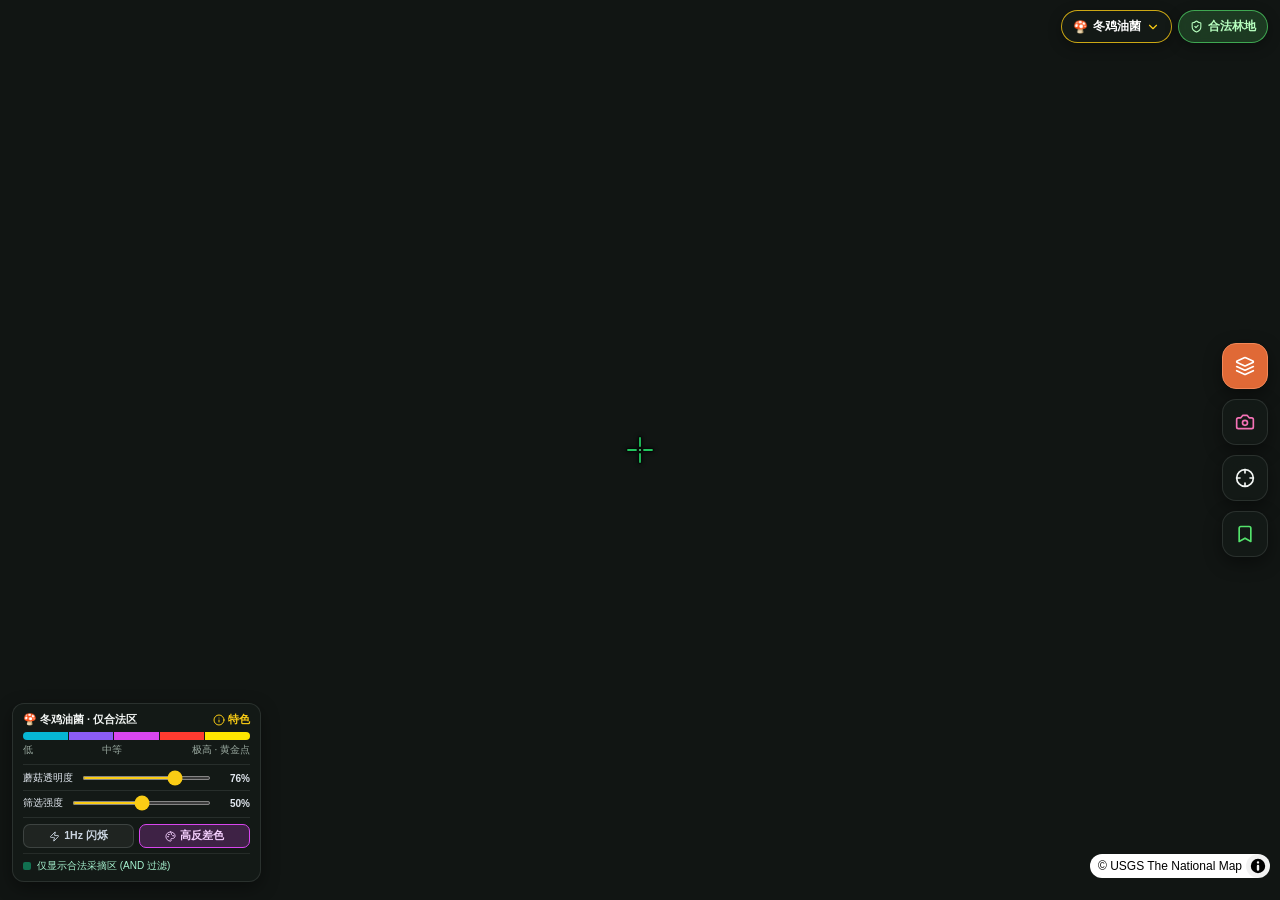
==== commit d71a0645: "Update MushroomMap: clean HUD, USGS Topo default, NHD off, full PWA SW" ====
--- a/mushroom-map/index.html
+++ b/mushroom-map/index.html
@@ -7,14 +7,16 @@
       content="width=device-width, initial-scale=1.0, maximum-scale=1.0, user-scalable=no, viewport-fit=cover"
     />
     <meta name="theme-color" content="#141815" />
+    <meta name="mobile-web-app-capable" content="yes" />
     <meta name="apple-mobile-web-app-capable" content="yes" />
+    <meta name="apple-mobile-web-app-title" content="MushroomMap" />
     <meta name="apple-mobile-web-app-status-bar-style" content="black-translucent" />
     <link rel="manifest" href="./manifest.webmanifest" />
     <link rel="icon" type="image/png" href="./favicon.png" />
     <link rel="apple-touch-icon" href="./icon-192.png" />
     <title>MushroomMap — 野外采菇与火烧迹地地图</title>
-    <script type="module" crossorigin src="./assets/index-DTrA8R7A.js"></script>
-    <link rel="stylesheet" crossorigin href="./assets/index-CiN-9WPF.css">
+    <script type="module" crossorigin src="./assets/index-By30dr42.js"></script>
+    <link rel="stylesheet" crossorigin href="./assets/index-P8nAcWY-.css">
   </head>
   <body>
     <div id="root"></div>
--- a/mushroom-map/assets/index-P8nAcWY-.css
+++ b/mushroom-map/assets/index-P8nAcWY-.css
@@ -0,0 +1 @@
+.maplibregl-map{font:12px/20px Helvetica Neue,Arial,Helvetica,sans-serif;overflow:hidden;position:relative;-webkit-tap-highlight-color:rgb(0 0 0/0)}.maplibregl-canvas{left:0;position:absolute;top:0}.maplibregl-map:fullscreen{height:100%;width:100%}.maplibregl-ctrl-group button.maplibregl-ctrl-compass{touch-action:none}.maplibregl-canvas-container.maplibregl-interactive,.maplibregl-ctrl-group button.maplibregl-ctrl-compass{cursor:grab;-webkit-user-select:none;-moz-user-select:none;user-select:none}.maplibregl-canvas-container.maplibregl-interactive.maplibregl-track-pointer{cursor:pointer}.maplibregl-canvas-container.maplibregl-interactive:active,.maplibregl-ctrl-group button.maplibregl-ctrl-compass:active{cursor:grabbing}.maplibregl-canvas-container.maplibregl-touch-zoom-rotate,.maplibregl-canvas-container.maplibregl-touch-zoom-rotate .maplibregl-canvas{touch-action:pan-x pan-y}.maplibregl-canvas-container.maplibregl-touch-drag-pan,.maplibregl-canvas-container.maplibregl-touch-drag-pan .maplibregl-canvas{touch-action:pinch-zoom}.maplibregl-canvas-container.maplibregl-touch-zoom-rotate.maplibregl-touch-drag-pan,.maplibregl-canvas-container.maplibregl-touch-zoom-rotate.maplibregl-touch-drag-pan .maplibregl-canvas{touch-action:none}.maplibregl-canvas-container.maplibregl-touch-drag-pan.maplibregl-cooperative-gestures,.maplibregl-canvas-container.maplibregl-touch-drag-pan.maplibregl-cooperative-gestures .maplibregl-canvas{touch-action:pan-x pan-y}.maplibregl-ctrl-bottom-left,.maplibregl-ctrl-bottom-right,.maplibregl-ctrl-top-left,.maplibregl-ctrl-top-right{pointer-events:none;position:absolute;z-index:2}.maplibregl-ctrl-top-left{left:0;top:0}.maplibregl-ctrl-top-right{right:0;top:0}.maplibregl-ctrl-bottom-left{bottom:0;left:0}.maplibregl-ctrl-bottom-right{bottom:0;right:0}.maplibregl-ctrl{clear:both;pointer-events:auto;transform:translate(0)}.maplibregl-ctrl-top-left .maplibregl-ctrl{float:left;margin:10px 0 0 10px}.maplibregl-ctrl-top-right .maplibregl-ctrl{float:right;margin:10px 10px 0 0}.maplibregl-ctrl-bottom-left .maplibregl-ctrl{float:left;margin:0 0 10px 10px}.maplibregl-ctrl-bottom-right .maplibregl-ctrl{float:right;margin:0 10px 10px 0}.maplibregl-ctrl-group{background:#fff;border-radius:4px}.maplibregl-ctrl-group:not(:empty){box-shadow:0 0 0 2px #0000001a}@media (forced-colors:active){.maplibregl-ctrl-group:not(:empty){box-shadow:0 0 0 2px ButtonText}}.maplibregl-ctrl-group button{background-color:transparent;border:0;box-sizing:border-box;cursor:pointer;display:block;height:29px;outline:none;padding:0;width:29px}.maplibregl-ctrl-group button+button{border-top:1px solid #ddd}.maplibregl-ctrl button .maplibregl-ctrl-icon{background-position:50%;background-repeat:no-repeat;display:block;height:100%;width:100%}@media (forced-colors:active){.maplibregl-ctrl-icon{background-color:transparent}.maplibregl-ctrl-group button+button{border-top:1px solid ButtonText}}.maplibregl-ctrl button::-moz-focus-inner{border:0;padding:0}.maplibregl-ctrl-attrib-button:focus,.maplibregl-ctrl-group button:focus{box-shadow:0 0 2px 2px #0096ff}.maplibregl-ctrl button:disabled{cursor:not-allowed}.maplibregl-ctrl button:disabled .maplibregl-ctrl-icon{opacity:.25}.maplibregl-ctrl button:not(:disabled):hover{background-color:#0000000d}.maplibregl-ctrl-group button:focus:focus-visible{box-shadow:0 0 2px 2px #0096ff}.maplibregl-ctrl-group button:focus:not(:focus-visible){box-shadow:none}.maplibregl-ctrl-group button:focus:first-child{border-radius:4px 4px 0 0}.maplibregl-ctrl-group button:focus:last-child{border-radius:0 0 4px 4px}.maplibregl-ctrl-group button:focus:only-child{border-radius:inherit}.maplibregl-ctrl button.maplibregl-ctrl-zoom-out .maplibregl-ctrl-icon{background-image:url("data:image/svg+xml;charset=utf-8,%3Csvg xmlns='http://www.w3.org/2000/svg' width='29' height='29' fill='%23333' viewBox='0 0 29 29'%3E%3Cpath d='M10 13c-.75 0-1.5.75-1.5 1.5S9.25 16 10 16h9c.75 0 1.5-.75 1.5-1.5S19.75 13 19 13z'/%3E%3C/svg%3E")}.maplibregl-ctrl button.maplibregl-ctrl-zoom-in .maplibregl-ctrl-icon{background-image:url("data:image/svg+xml;charset=utf-8,%3Csvg xmlns='http://www.w3.org/2000/svg' width='29' height='29' fill='%23333' viewBox='0 0 29 29'%3E%3Cpath d='M14.5 8.5c-.75 0-1.5.75-1.5 1.5v3h-3c-.75 0-1.5.75-1.5 1.5S9.25 16 10 16h3v3c0 .75.75 1.5 1.5 1.5S16 19.75 16 19v-3h3c.75 0 1.5-.75 1.5-1.5S19.75 13 19 13h-3v-3c0-.75-.75-1.5-1.5-1.5'/%3E%3C/svg%3E")}@media (forced-colors:active){.maplibregl-ctrl button.maplibregl-ctrl-zoom-out .maplibregl-ctrl-icon{background-image:url("data:image/svg+xml;charset=utf-8,%3Csvg xmlns='http://www.w3.org/2000/svg' width='29' height='29' fill='%23fff' viewBox='0 0 29 29'%3E%3Cpath d='M10 13c-.75 0-1.5.75-1.5 1.5S9.25 16 10 16h9c.75 0 1.5-.75 1.5-1.5S19.75 13 19 13z'/%3E%3C/svg%3E")}.maplibregl-ctrl button.maplibregl-ctrl-zoom-in .maplibregl-ctrl-icon{background-image:url("data:image/svg+xml;charset=utf-8,%3Csvg xmlns='http://www.w3.org/2000/svg' width='29' height='29' fill='%23fff' viewBox='0 0 29 29'%3E%3Cpath d='M14.5 8.5c-.75 0-1.5.75-1.5 1.5v3h-3c-.75 0-1.5.75-1.5 1.5S9.25 16 10 16h3v3c0 .75.75 1.5 1.5 1.5S16 19.75 16 19v-3h3c.75 0 1.5-.75 1.5-1.5S19.75 13 19 13h-3v-3c0-.75-.75-1.5-1.5-1.5'/%3E%3C/svg%3E")}}@media (forced-colors:active) and (prefers-color-scheme:light){.maplibregl-ctrl button.maplibregl-ctrl-zoom-out .maplibregl-ctrl-icon{background-image:url("data:image/svg+xml;charset=utf-8,%3Csvg xmlns='http://www.w3.org/2000/svg' width='29' height='29' viewBox='0 0 29 29'%3E%3Cpath d='M10 13c-.75 0-1.5.75-1.5 1.5S9.25 16 10 16h9c.75 0 1.5-.75 1.5-1.5S19.75 13 19 13z'/%3E%3C/svg%3E")}.maplibregl-ctrl button.maplibregl-ctrl-zoom-in .maplibregl-ctrl-icon{background-image:url("data:image/svg+xml;charset=utf-8,%3Csvg xmlns='http://www.w3.org/2000/svg' width='29' height='29' viewBox='0 0 29 29'%3E%3Cpath d='M14.5 8.5c-.75 0-1.5.75-1.5 1.5v3h-3c-.75 0-1.5.75-1.5 1.5S9.25 16 10 16h3v3c0 .75.75 1.5 1.5 1.5S16 19.75 16 19v-3h3c.75 0 1.5-.75 1.5-1.5S19.75 13 19 13h-3v-3c0-.75-.75-1.5-1.5-1.5'/%3E%3C/svg%3E")}}.maplibregl-ctrl button.maplibregl-ctrl-fullscreen .maplibregl-ctrl-icon{background-image:url("data:image/svg+xml;charset=utf-8,%3Csvg xmlns='http://www.w3.org/2000/svg' width='29' height='29' fill='%23333' viewBox='0 0 29 29'%3E%3Cpath d='M24 16v5.5c0 1.75-.75 2.5-2.5 2.5H16v-1l3-1.5-4-5.5 1-1 5.5 4 1.5-3zM6 16l1.5 3 5.5-4 1 1-4 5.5 3 1.5v1H7.5C5.75 24 5 23.25 5 21.5V16zm7-11v1l-3 1.5 4 5.5-1 1-5.5-4L6 13H5V7.5C5 5.75 5.75 5 7.5 5zm11 2.5c0-1.75-.75-2.5-2.5-2.5H16v1l3 1.5-4 5.5 1 1 5.5-4 1.5 3h1z'/%3E%3C/svg%3E")}.maplibregl-ctrl button.maplibregl-ctrl-shrink .maplibregl-ctrl-icon{background-image:url("data:image/svg+xml;charset=utf-8,%3Csvg xmlns='http://www.w3.org/2000/svg' width='29' height='29' viewBox='0 0 29 29'%3E%3Cpath d='M18.5 16c-1.75 0-2.5.75-2.5 2.5V24h1l1.5-3 5.5 4 1-1-4-5.5 3-1.5v-1zM13 18.5c0-1.75-.75-2.5-2.5-2.5H5v1l3 1.5L4 24l1 1 5.5-4 1.5 3h1zm3-8c0 1.75.75 2.5 2.5 2.5H24v-1l-3-1.5L25 5l-1-1-5.5 4L17 5h-1zM10.5 13c1.75 0 2.5-.75 2.5-2.5V5h-1l-1.5 3L5 4 4 5l4 5.5L5 12v1z'/%3E%3C/svg%3E")}@media (forced-colors:active){.maplibregl-ctrl button.maplibregl-ctrl-fullscreen .maplibregl-ctrl-icon{background-image:url("data:image/svg+xml;charset=utf-8,%3Csvg xmlns='http://www.w3.org/2000/svg' width='29' height='29' fill='%23fff' viewBox='0 0 29 29'%3E%3Cpath d='M24 16v5.5c0 1.75-.75 2.5-2.5 2.5H16v-1l3-1.5-4-5.5 1-1 5.5 4 1.5-3zM6 16l1.5 3 5.5-4 1 1-4 5.5 3 1.5v1H7.5C5.75 24 5 23.25 5 21.5V16zm7-11v1l-3 1.5 4 5.5-1 1-5.5-4L6 13H5V7.5C5 5.75 5.75 5 7.5 5zm11 2.5c0-1.75-.75-2.5-2.5-2.5H16v1l3 1.5-4 5.5 1 1 5.5-4 1.5 3h1z'/%3E%3C/svg%3E")}.maplibregl-ctrl button.maplibregl-ctrl-shrink .maplibregl-ctrl-icon{background-image:url("data:image/svg+xml;charset=utf-8,%3Csvg xmlns='http://www.w3.org/2000/svg' width='29' height='29' fill='%23fff' viewBox='0 0 29 29'%3E%3Cpath d='M18.5 16c-1.75 0-2.5.75-2.5 2.5V24h1l1.5-3 5.5 4 1-1-4-5.5 3-1.5v-1zM13 18.5c0-1.75-.75-2.5-2.5-2.5H5v1l3 1.5L4 24l1 1 5.5-4 1.5 3h1zm3-8c0 1.75.75 2.5 2.5 2.5H24v-1l-3-1.5L25 5l-1-1-5.5 4L17 5h-1zM10.5 13c1.75 0 2.5-.75 2.5-2.5V5h-1l-1.5 3L5 4 4 5l4 5.5L5 12v1z'/%3E%3C/svg%3E")}}@media (forced-colors:active) and (prefers-color-scheme:light){.maplibregl-ctrl button.maplibregl-ctrl-fullscreen .maplibregl-ctrl-icon{background-image:url("data:image/svg+xml;charset=utf-8,%3Csvg xmlns='http://www.w3.org/2000/svg' width='29' height='29' viewBox='0 0 29 29'%3E%3Cpath d='M24 16v5.5c0 1.75-.75 2.5-2.5 2.5H16v-1l3-1.5-4-5.5 1-1 5.5 4 1.5-3zM6 16l1.5 3 5.5-4 1 1-4 5.5 3 1.5v1H7.5C5.75 24 5 23.25 5 21.5V16zm7-11v1l-3 1.5 4 5.5-1 1-5.5-4L6 13H5V7.5C5 5.75 5.75 5 7.5 5zm11 2.5c0-1.75-.75-2.5-2.5-2.5H16v1l3 1.5-4 5.5 1 1 5.5-4 1.5 3h1z'/%3E%3C/svg%3E")}.maplibregl-ctrl button.maplibregl-ctrl-shrink .maplibregl-ctrl-icon{background-image:url("data:image/svg+xml;charset=utf-8,%3Csvg xmlns='http://www.w3.org/2000/svg' width='29' height='29' viewBox='0 0 29 29'%3E%3Cpath d='M18.5 16c-1.75 0-2.5.75-2.5 2.5V24h1l1.5-3 5.5 4 1-1-4-5.5 3-1.5v-1zM13 18.5c0-1.75-.75-2.5-2.5-2.5H5v1l3 1.5L4 24l1 1 5.5-4 1.5 3h1zm3-8c0 1.75.75 2.5 2.5 2.5H24v-1l-3-1.5L25 5l-1-1-5.5 4L17 5h-1zM10.5 13c1.75 0 2.5-.75 2.5-2.5V5h-1l-1.5 3L5 4 4 5l4 5.5L5 12v1z'/%3E%3C/svg%3E")}}.maplibregl-ctrl button.maplibregl-ctrl-compass .maplibregl-ctrl-icon{background-image:url("data:image/svg+xml;charset=utf-8,%3Csvg xmlns='http://www.w3.org/2000/svg' width='29' height='29' fill='%23333' viewBox='0 0 29 29'%3E%3Cpath d='m10.5 14 4-8 4 8z'/%3E%3Cpath fill='%23ccc' d='m10.5 16 4 8 4-8z'/%3E%3C/svg%3E")}@media (forced-colors:active){.maplibregl-ctrl button.maplibregl-ctrl-compass .maplibregl-ctrl-icon{background-image:url("data:image/svg+xml;charset=utf-8,%3Csvg xmlns='http://www.w3.org/2000/svg' width='29' height='29' fill='%23fff' viewBox='0 0 29 29'%3E%3Cpath d='m10.5 14 4-8 4 8z'/%3E%3Cpath fill='%23ccc' d='m10.5 16 4 8 4-8z'/%3E%3C/svg%3E")}}@media (forced-colors:active) and (prefers-color-scheme:light){.maplibregl-ctrl button.maplibregl-ctrl-compass .maplibregl-ctrl-icon{background-image:url("data:image/svg+xml;charset=utf-8,%3Csvg xmlns='http://www.w3.org/2000/svg' width='29' height='29' viewBox='0 0 29 29'%3E%3Cpath d='m10.5 14 4-8 4 8z'/%3E%3Cpath fill='%23ccc' d='m10.5 16 4 8 4-8z'/%3E%3C/svg%3E")}}.maplibregl-ctrl button.maplibregl-ctrl-terrain .maplibregl-ctrl-icon{background-image:url("data:image/svg+xml;charset=utf-8,%3Csvg xmlns='http://www.w3.org/2000/svg' width='22' height='22' fill='%23333' viewBox='0 0 22 22'%3E%3Cpath d='m1.754 13.406 4.453-4.851 3.09 3.09 3.281 3.277.969-.969-3.309-3.312 3.844-4.121 6.148 6.886h1.082v-.855l-7.207-8.07-4.84 5.187L6.169 6.57l-5.48 5.965v.871ZM.688 16.844h20.625v1.375H.688Zm0 0'/%3E%3C/svg%3E")}.maplibregl-ctrl button.maplibregl-ctrl-terrain-enabled .maplibregl-ctrl-icon{background-image:url("data:image/svg+xml;charset=utf-8,%3Csvg xmlns='http://www.w3.org/2000/svg' width='22' height='22' fill='%2333b5e5' viewBox='0 0 22 22'%3E%3Cpath d='m1.754 13.406 4.453-4.851 3.09 3.09 3.281 3.277.969-.969-3.309-3.312 3.844-4.121 6.148 6.886h1.082v-.855l-7.207-8.07-4.84 5.187L6.169 6.57l-5.48 5.965v.871ZM.688 16.844h20.625v1.375H.688Zm0 0'/%3E%3C/svg%3E")}.maplibregl-ctrl button.maplibregl-ctrl-geolocate .maplibregl-ctrl-icon{background-image:url("data:image/svg+xml;charset=utf-8,%3Csvg xmlns='http://www.w3.org/2000/svg' width='29' height='29' fill='%23333' viewBox='0 0 20 20'%3E%3Cpath d='M10 4C9 4 9 5 9 5v.1A5 5 0 0 0 5.1 9H5s-1 0-1 1 1 1 1 1h.1A5 5 0 0 0 9 14.9v.1s0 1 1 1 1-1 1-1v-.1a5 5 0 0 0 3.9-3.9h.1s1 0 1-1-1-1-1-1h-.1A5 5 0 0 0 11 5.1V5s0-1-1-1m0 2.5a3.5 3.5 0 1 1 0 7 3.5 3.5 0 1 1 0-7'/%3E%3Ccircle cx='10' cy='10' r='2'/%3E%3C/svg%3E")}.maplibregl-ctrl button.maplibregl-ctrl-geolocate:disabled .maplibregl-ctrl-icon{background-image:url("data:image/svg+xml;charset=utf-8,%3Csvg xmlns='http://www.w3.org/2000/svg' width='29' height='29' fill='%23aaa' viewBox='0 0 20 20'%3E%3Cpath d='M10 4C9 4 9 5 9 5v.1A5 5 0 0 0 5.1 9H5s-1 0-1 1 1 1 1 1h.1A5 5 0 0 0 9 14.9v.1s0 1 1 1 1-1 1-1v-.1a5 5 0 0 0 3.9-3.9h.1s1 0 1-1-1-1-1-1h-.1A5 5 0 0 0 11 5.1V5s0-1-1-1m0 2.5a3.5 3.5 0 1 1 0 7 3.5 3.5 0 1 1 0-7'/%3E%3Ccircle cx='10' cy='10' r='2'/%3E%3Cpath fill='red' d='m14 5 1 1-9 9-1-1z'/%3E%3C/svg%3E")}.maplibregl-ctrl button.maplibregl-ctrl-geolocate.maplibregl-ctrl-geolocate-active .maplibregl-ctrl-icon{background-image:url("data:image/svg+xml;charset=utf-8,%3Csvg xmlns='http://www.w3.org/2000/svg' width='29' height='29' fill='%2333b5e5' viewBox='0 0 20 20'%3E%3Cpath d='M10 4C9 4 9 5 9 5v.1A5 5 0 0 0 5.1 9H5s-1 0-1 1 1 1 1 1h.1A5 5 0 0 0 9 14.9v.1s0 1 1 1 1-1 1-1v-.1a5 5 0 0 0 3.9-3.9h.1s1 0 1-1-1-1-1-1h-.1A5 5 0 0 0 11 5.1V5s0-1-1-1m0 2.5a3.5 3.5 0 1 1 0 7 3.5 3.5 0 1 1 0-7'/%3E%3Ccircle cx='10' cy='10' r='2'/%3E%3C/svg%3E")}.maplibregl-ctrl button.maplibregl-ctrl-geolocate.maplibregl-ctrl-geolocate-active-error .maplibregl-ctrl-icon{background-image:url("data:image/svg+xml;charset=utf-8,%3Csvg xmlns='http://www.w3.org/2000/svg' width='29' height='29' fill='%23e58978' viewBox='0 0 20 20'%3E%3Cpath d='M10 4C9 4 9 5 9 5v.1A5 5 0 0 0 5.1 9H5s-1 0-1 1 1 1 1 1h.1A5 5 0 0 0 9 14.9v.1s0 1 1 1 1-1 1-1v-.1a5 5 0 0 0 3.9-3.9h.1s1 0 1-1-1-1-1-1h-.1A5 5 0 0 0 11 5.1V5s0-1-1-1m0 2.5a3.5 3.5 0 1 1 0 7 3.5 3.5 0 1 1 0-7'/%3E%3Ccircle cx='10' cy='10' r='2'/%3E%3C/svg%3E")}.maplibregl-ctrl button.maplibregl-ctrl-geolocate.maplibregl-ctrl-geolocate-background .maplibregl-ctrl-icon{background-image:url("data:image/svg+xml;charset=utf-8,%3Csvg xmlns='http://www.w3.org/2000/svg' width='29' height='29' fill='%2333b5e5' viewBox='0 0 20 20'%3E%3Cpath d='M10 4C9 4 9 5 9 5v.1A5 5 0 0 0 5.1 9H5s-1 0-1 1 1 1 1 1h.1A5 5 0 0 0 9 14.9v.1s0 1 1 1 1-1 1-1v-.1a5 5 0 0 0 3.9-3.9h.1s1 0 1-1-1-1-1-1h-.1A5 5 0 0 0 11 5.1V5s0-1-1-1m0 2.5a3.5 3.5 0 1 1 0 7 3.5 3.5 0 1 1 0-7'/%3E%3C/svg%3E")}.maplibregl-ctrl button.maplibregl-ctrl-geolocate.maplibregl-ctrl-geolocate-background-error .maplibregl-ctrl-icon{background-image:url("data:image/svg+xml;charset=utf-8,%3Csvg xmlns='http://www.w3.org/2000/svg' width='29' height='29' fill='%23e54e33' viewBox='0 0 20 20'%3E%3Cpath d='M10 4C9 4 9 5 9 5v.1A5 5 0 0 0 5.1 9H5s-1 0-1 1 1 1 1 1h.1A5 5 0 0 0 9 14.9v.1s0 1 1 1 1-1 1-1v-.1a5 5 0 0 0 3.9-3.9h.1s1 0 1-1-1-1-1-1h-.1A5 5 0 0 0 11 5.1V5s0-1-1-1m0 2.5a3.5 3.5 0 1 1 0 7 3.5 3.5 0 1 1 0-7'/%3E%3C/svg%3E")}.maplibregl-ctrl button.maplibregl-ctrl-geolocate.maplibregl-ctrl-geolocate-waiting .maplibregl-ctrl-icon{animation:maplibregl-spin 2s linear infinite}@media (forced-colors:active){.maplibregl-ctrl button.maplibregl-ctrl-geolocate .maplibregl-ctrl-icon{background-image:url("data:image/svg+xml;charset=utf-8,%3Csvg xmlns='http://www.w3.org/2000/svg' width='29' height='29' fill='%23fff' viewBox='0 0 20 20'%3E%3Cpath d='M10 4C9 4 9 5 9 5v.1A5 5 0 0 0 5.1 9H5s-1 0-1 1 1 1 1 1h.1A5 5 0 0 0 9 14.9v.1s0 1 1 1 1-1 1-1v-.1a5 5 0 0 0 3.9-3.9h.1s1 0 1-1-1-1-1-1h-.1A5 5 0 0 0 11 5.1V5s0-1-1-1m0 2.5a3.5 3.5 0 1 1 0 7 3.5 3.5 0 1 1 0-7'/%3E%3Ccircle cx='10' cy='10' r='2'/%3E%3C/svg%3E")}.maplibregl-ctrl button.maplibregl-ctrl-geolocate:disabled .maplibregl-ctrl-icon{background-image:url("data:image/svg+xml;charset=utf-8,%3Csvg xmlns='http://www.w3.org/2000/svg' width='29' height='29' fill='%23999' viewBox='0 0 20 20'%3E%3Cpath d='M10 4C9 4 9 5 9 5v.1A5 5 0 0 0 5.1 9H5s-1 0-1 1 1 1 1 1h.1A5 5 0 0 0 9 14.9v.1s0 1 1 1 1-1 1-1v-.1a5 5 0 0 0 3.9-3.9h.1s1 0 1-1-1-1-1-1h-.1A5 5 0 0 0 11 5.1V5s0-1-1-1m0 2.5a3.5 3.5 0 1 1 0 7 3.5 3.5 0 1 1 0-7'/%3E%3Ccircle cx='10' cy='10' r='2'/%3E%3Cpath fill='red' d='m14 5 1 1-9 9-1-1z'/%3E%3C/svg%3E")}.maplibregl-ctrl button.maplibregl-ctrl-geolocate.maplibregl-ctrl-geolocate-active .maplibregl-ctrl-icon{background-image:url("data:image/svg+xml;charset=utf-8,%3Csvg xmlns='http://www.w3.org/2000/svg' width='29' height='29' fill='%2333b5e5' viewBox='0 0 20 20'%3E%3Cpath d='M10 4C9 4 9 5 9 5v.1A5 5 0 0 0 5.1 9H5s-1 0-1 1 1 1 1 1h.1A5 5 0 0 0 9 14.9v.1s0 1 1 1 1-1 1-1v-.1a5 5 0 0 0 3.9-3.9h.1s1 0 1-1-1-1-1-1h-.1A5 5 0 0 0 11 5.1V5s0-1-1-1m0 2.5a3.5 3.5 0 1 1 0 7 3.5 3.5 0 1 1 0-7'/%3E%3Ccircle cx='10' cy='10' r='2'/%3E%3C/svg%3E")}.maplibregl-ctrl button.maplibregl-ctrl-geolocate.maplibregl-ctrl-geolocate-active-error .maplibregl-ctrl-icon{background-image:url("data:image/svg+xml;charset=utf-8,%3Csvg xmlns='http://www.w3.org/2000/svg' width='29' height='29' fill='%23e58978' viewBox='0 0 20 20'%3E%3Cpath d='M10 4C9 4 9 5 9 5v.1A5 5 0 0 0 5.1 9H5s-1 0-1 1 1 1 1 1h.1A5 5 0 0 0 9 14.9v.1s0 1 1 1 1-1 1-1v-.1a5 5 0 0 0 3.9-3.9h.1s1 0 1-1-1-1-1-1h-.1A5 5 0 0 0 11 5.1V5s0-1-1-1m0 2.5a3.5 3.5 0 1 1 0 7 3.5 3.5 0 1 1 0-7'/%3E%3Ccircle cx='10' cy='10' r='2'/%3E%3C/svg%3E")}.maplibregl-ctrl button.maplibregl-ctrl-geolocate.maplibregl-ctrl-geolocate-background .maplibregl-ctrl-icon{background-image:url("data:image/svg+xml;charset=utf-8,%3Csvg xmlns='http://www.w3.org/2000/svg' width='29' height='29' fill='%2333b5e5' viewBox='0 0 20 20'%3E%3Cpath d='M10 4C9 4 9 5 9 5v.1A5 5 0 0 0 5.1 9H5s-1 0-1 1 1 1 1 1h.1A5 5 0 0 0 9 14.9v.1s0 1 1 1 1-1 1-1v-.1a5 5 0 0 0 3.9-3.9h.1s1 0 1-1-1-1-1-1h-.1A5 5 0 0 0 11 5.1V5s0-1-1-1m0 2.5a3.5 3.5 0 1 1 0 7 3.5 3.5 0 1 1 0-7'/%3E%3C/svg%3E")}.maplibregl-ctrl button.maplibregl-ctrl-geolocate.maplibregl-ctrl-geolocate-background-error .maplibregl-ctrl-icon{background-image:url("data:image/svg+xml;charset=utf-8,%3Csvg xmlns='http://www.w3.org/2000/svg' width='29' height='29' fill='%23e54e33' viewBox='0 0 20 20'%3E%3Cpath d='M10 4C9 4 9 5 9 5v.1A5 5 0 0 0 5.1 9H5s-1 0-1 1 1 1 1 1h.1A5 5 0 0 0 9 14.9v.1s0 1 1 1 1-1 1-1v-.1a5 5 0 0 0 3.9-3.9h.1s1 0 1-1-1-1-1-1h-.1A5 5 0 0 0 11 5.1V5s0-1-1-1m0 2.5a3.5 3.5 0 1 1 0 7 3.5 3.5 0 1 1 0-7'/%3E%3C/svg%3E")}}@media (forced-colors:active) and (prefers-color-scheme:light){.maplibregl-ctrl button.maplibregl-ctrl-geolocate .maplibregl-ctrl-icon{background-image:url("data:image/svg+xml;charset=utf-8,%3Csvg xmlns='http://www.w3.org/2000/svg' width='29' height='29' viewBox='0 0 20 20'%3E%3Cpath d='M10 4C9 4 9 5 9 5v.1A5 5 0 0 0 5.1 9H5s-1 0-1 1 1 1 1 1h.1A5 5 0 0 0 9 14.9v.1s0 1 1 1 1-1 1-1v-.1a5 5 0 0 0 3.9-3.9h.1s1 0 1-1-1-1-1-1h-.1A5 5 0 0 0 11 5.1V5s0-1-1-1m0 2.5a3.5 3.5 0 1 1 0 7 3.5 3.5 0 1 1 0-7'/%3E%3Ccircle cx='10' cy='10' r='2'/%3E%3C/svg%3E")}.maplibregl-ctrl button.maplibregl-ctrl-geolocate:disabled .maplibregl-ctrl-icon{background-image:url("data:image/svg+xml;charset=utf-8,%3Csvg xmlns='http://www.w3.org/2000/svg' width='29' height='29' fill='%23666' viewBox='0 0 20 20'%3E%3Cpath d='M10 4C9 4 9 5 9 5v.1A5 5 0 0 0 5.1 9H5s-1 0-1 1 1 1 1 1h.1A5 5 0 0 0 9 14.9v.1s0 1 1 1 1-1 1-1v-.1a5 5 0 0 0 3.9-3.9h.1s1 0 1-1-1-1-1-1h-.1A5 5 0 0 0 11 5.1V5s0-1-1-1m0 2.5a3.5 3.5 0 1 1 0 7 3.5 3.5 0 1 1 0-7'/%3E%3Ccircle cx='10' cy='10' r='2'/%3E%3Cpath fill='red' d='m14 5 1 1-9 9-1-1z'/%3E%3C/svg%3E")}}@keyframes maplibregl-spin{0%{transform:rotate(0)}to{transform:rotate(1turn)}}a.maplibregl-ctrl-logo{background-image:url("data:image/svg+xml;charset=utf-8,%3Csvg xmlns='http://www.w3.org/2000/svg' width='88' height='23' fill='none'%3E%3Cpath fill='%23000' fill-opacity='.4' fill-rule='evenodd' d='M17.408 16.796h-1.827l2.501-12.095h.198l3.324 6.533.988 2.19.988-2.19 3.258-6.533h.181l2.6 12.095h-1.81l-1.218-5.644-.362-1.71-.658 1.71-2.929 5.644h-.098l-2.914-5.644-.757-1.71-.345 1.71zm1.958-3.42-.726 3.663a1.255 1.255 0 0 1-1.232 1.011h-1.827a1.255 1.255 0 0 1-1.229-1.509l2.501-12.095a1.255 1.255 0 0 1 1.23-1.001h.197a1.25 1.25 0 0 1 1.12.685l3.19 6.273 3.125-6.263a1.25 1.25 0 0 1 1.123-.695h.181a1.255 1.255 0 0 1 1.227.991l1.443 6.71a5 5 0 0 1 .314-.787l.009-.016a4.6 4.6 0 0 1 1.777-1.887c.782-.46 1.668-.667 2.611-.667a4.6 4.6 0 0 1 1.7.32l.306.134c.21-.16.474-.256.759-.256h1.694a1.255 1.255 0 0 1 1.212.925 1.255 1.255 0 0 1 1.212-.925h1.711c.284 0 .545.094.755.252.613-.3 1.312-.45 2.075-.45 1.356 0 2.557.445 3.482 1.4q.47.48.763 1.064V4.701a1.255 1.255 0 0 1 1.255-1.255h1.86A1.255 1.255 0 0 1 54.44 4.7v9.194h2.217c.19 0 .37.043.532.118v-4.77c0-.356.147-.678.385-.906a2.42 2.42 0 0 1-.682-1.71c0-.665.267-1.253.735-1.7a2.45 2.45 0 0 1 1.722-.674 2.43 2.43 0 0 1 1.705.675q.318.302.504.683V4.7a1.255 1.255 0 0 1 1.255-1.255h1.744A1.255 1.255 0 0 1 65.812 4.7v3.335a4.8 4.8 0 0 1 1.526-.246c.938 0 1.817.214 2.59.69a4.47 4.47 0 0 1 1.67 1.743v-.98a1.255 1.255 0 0 1 1.256-1.256h1.777c.233 0 .451.064.639.174a3.4 3.4 0 0 1 1.567-.372c.346 0 .861.02 1.285.232a1.25 1.25 0 0 1 .689 1.004 4.7 4.7 0 0 1 .853-.588c.795-.44 1.675-.647 2.61-.647 1.385 0 2.65.39 3.525 1.396.836.938 1.168 2.173 1.168 3.528q-.001.515-.056 1.051a1.255 1.255 0 0 1-.947 1.09l.408.952a1.255 1.255 0 0 1-.477 1.552c-.418.268-.92.463-1.458.612-.613.171-1.304.244-2.049.244-1.06 0-2.043-.207-2.886-.698l-.015-.008c-.798-.48-1.419-1.135-1.818-1.963l-.004-.008a5.8 5.8 0 0 1-.548-2.512q0-.429.053-.843a1.3 1.3 0 0 1-.333-.086l-.166-.004c-.223 0-.426.062-.643.228-.03.024-.142.139-.142.59v3.883a1.255 1.255 0 0 1-1.256 1.256h-1.777a1.255 1.255 0 0 1-1.256-1.256V15.69l-.032.057a4.8 4.8 0 0 1-1.86 1.833 5.04 5.04 0 0 1-2.484.634 4.5 4.5 0 0 1-1.935-.424 1.25 1.25 0 0 1-.764.258h-1.71a1.255 1.255 0 0 1-1.256-1.255V7.687a2.4 2.4 0 0 1-.428.625c.253.23.412.561.412.93v7.553a1.255 1.255 0 0 1-1.256 1.255h-1.843a1.25 1.25 0 0 1-.894-.373c-.228.23-.544.373-.894.373H51.32a1.255 1.255 0 0 1-1.256-1.255v-1.251l-.061.117a4.7 4.7 0 0 1-1.782 1.884 4.77 4.77 0 0 1-2.485.67 5.6 5.6 0 0 1-1.485-.188l.009 2.764a1.255 1.255 0 0 1-1.255 1.259h-1.729a1.255 1.255 0 0 1-1.255-1.255v-3.537a1.255 1.255 0 0 1-1.167.793h-1.679a1.25 1.25 0 0 1-.77-.263 4.5 4.5 0 0 1-1.945.429c-.885 0-1.724-.21-2.495-.632l-.017-.01a5 5 0 0 1-1.081-.836 1.255 1.255 0 0 1-1.254 1.312h-1.81a1.255 1.255 0 0 1-1.228-.99l-.782-3.625-2.044 3.939a1.25 1.25 0 0 1-1.115.676h-.098a1.25 1.25 0 0 1-1.116-.68l-2.061-3.994zM35.92 16.63l.207-.114.223-.15q.493-.356.735-.785l.061-.118.033 1.332h1.678V9.242h-1.694l-.033 1.267q-.133-.329-.526-.658l-.032-.028a3.2 3.2 0 0 0-.668-.428l-.27-.12a3.3 3.3 0 0 0-1.235-.23q-1.136-.001-1.974.493a3.36 3.36 0 0 0-1.3 1.382q-.445.89-.444 2.074 0 1.2.51 2.107a3.8 3.8 0 0 0 1.382 1.381 3.9 3.9 0 0 0 1.893.477q.795 0 1.455-.33zm-2.789-5.38q-.576.675-.575 1.762 0 1.102.559 1.794.576.675 1.645.675a2.25 2.25 0 0 0 .934-.19 2.2 2.2 0 0 0 .468-.29l.178-.161a2.2 2.2 0 0 0 .397-.561q.244-.5.244-1.15v-.115q0-.708-.296-1.267l-.043-.077a2.2 2.2 0 0 0-.633-.709l-.13-.086-.047-.028a2.1 2.1 0 0 0-1.073-.285q-1.052 0-1.629.692zm2.316 2.706c.163-.17.28-.407.28-.83v-.114c0-.292-.06-.508-.15-.68a.96.96 0 0 0-.353-.389.85.85 0 0 0-.464-.127c-.4 0-.56.114-.664.239l-.01.012c-.148.174-.275.45-.275.945 0 .506.122.801.27.99.097.11.266.224.68.224.303 0 .504-.09.687-.269zm7.545 1.705a2.6 2.6 0 0 0 .331.423q.319.33.755.548l.173.074q.65.255 1.49.255 1.02 0 1.844-.493a3.45 3.45 0 0 0 1.316-1.4q.493-.904.493-2.089 0-1.909-.988-2.913-.988-1.02-2.584-1.02-.898 0-1.575.347a3 3 0 0 0-.415.262l-.199.166a3.4 3.4 0 0 0-.64.82V9.242h-1.712v11.553h1.729l-.017-5.134zm.53-1.138q.206.29.48.5l.155.11.053.034q.51.296 1.119.297 1.07 0 1.645-.675.577-.69.576-1.762 0-1.119-.576-1.777-.558-.675-1.645-.675-.435 0-.835.16a2 2 0 0 0-.284.136 2 2 0 0 0-.363.254 2.2 2.2 0 0 0-.46.569l-.082.162a2.6 2.6 0 0 0-.213 1.072v.115q0 .707.296 1.267l.135.211zm.964-.818a1.1 1.1 0 0 0 .367.385.94.94 0 0 0 .476.118c.423 0 .59-.117.687-.23.159-.194.28-.478.28-.95 0-.53-.133-.8-.266-.952l-.021-.025c-.078-.094-.231-.221-.68-.221a1 1 0 0 0-.503.135l-.012.007a.86.86 0 0 0-.335.343c-.073.133-.132.324-.132.614v.115a1.4 1.4 0 0 0 .14.66zm15.7-6.222q.347-.346.346-.856a1.05 1.05 0 0 0-.345-.79 1.18 1.18 0 0 0-.84-.329q-.51 0-.855.33a1.05 1.05 0 0 0-.346.79q0 .51.346.855.345.346.856.346.51 0 .839-.346zm4.337 9.314.033-1.332q.191.403.59.747l.098.081a4 4 0 0 0 .316.224l.223.122a3.2 3.2 0 0 0 1.44.322 3.8 3.8 0 0 0 1.875-.477 3.5 3.5 0 0 0 1.382-1.366q.527-.89.526-2.09 0-1.184-.444-2.073a3.24 3.24 0 0 0-1.283-1.399q-.823-.51-1.942-.51a3.5 3.5 0 0 0-1.527.344l-.086.043-.165.09a3 3 0 0 0-.33.214q-.432.315-.656.707a2 2 0 0 0-.099.198l.082-1.283V4.701h-1.744v12.095zm.473-2.509a2.5 2.5 0 0 0 .566.7q.117.098.245.18l.144.08a2.1 2.1 0 0 0 .975.232q1.07 0 1.645-.675.576-.69.576-1.778 0-1.102-.576-1.777-.56-.691-1.645-.692a2.2 2.2 0 0 0-1.015.235q-.22.113-.415.282l-.15.142a2.1 2.1 0 0 0-.42.594q-.223.479-.223 1.1v.115q0 .705.293 1.26zm2.616-.293c.157-.191.28-.479.28-.967 0-.51-.13-.79-.276-.961l-.021-.026c-.082-.1-.232-.225-.67-.225a.87.87 0 0 0-.681.279l-.012.011c-.154.155-.274.38-.274.807v.115c0 .285.057.499.144.669a1.1 1.1 0 0 0 .367.405c.137.082.28.123.455.123.423 0 .59-.118.686-.23zm8.266-3.013q.345-.13.724-.14l.069-.002q.493 0 .642.099l.247-1.794q-.196-.099-.717-.099a2.3 2.3 0 0 0-.545.063 2 2 0 0 0-.411.148 2.2 2.2 0 0 0-.4.249 2.5 2.5 0 0 0-.485.499 2.7 2.7 0 0 0-.32.581l-.05.137v-1.48h-1.778v7.553h1.777v-3.884q0-.546.159-.943a1.5 1.5 0 0 1 .466-.636 2.5 2.5 0 0 1 .399-.253 2 2 0 0 1 .224-.099zm9.784 2.656.05-.922q0-1.743-.856-2.698-.838-.97-2.584-.97-1.119-.001-2.007.493a3.46 3.46 0 0 0-1.4 1.382q-.493.906-.493 2.106 0 1.07.428 1.975.428.89 1.332 1.432.906.526 2.255.526.973 0 1.668-.185l.044-.012.135-.04q.613-.184.984-.421l-.542-1.267q-.3.162-.642.274l-.297.087q-.51.131-1.3.131-.954 0-1.497-.444a1.6 1.6 0 0 1-.192-.193q-.366-.44-.512-1.234l-.004-.021zm-5.427-1.256-.003.022h3.752v-.138q-.011-.727-.288-1.118a1 1 0 0 0-.156-.176q-.46-.428-1.316-.428-.986 0-1.494.604-.379.45-.494 1.234zm-27.053 2.77V4.7h-1.86v12.095h5.333V15.15zm7.103-5.908v7.553h-1.843V9.242h1.843z'/%3E%3Cpath fill='%23fff' d='m19.63 11.151-.757-1.71-.345 1.71-1.12 5.644h-1.827L18.083 4.7h.197l3.325 6.533.988 2.19.988-2.19L26.839 4.7h.181l2.6 12.095h-1.81l-1.218-5.644-.362-1.71-.658 1.71-2.93 5.644h-.098l-2.913-5.644zm14.836 5.81q-1.02 0-1.893-.478a3.8 3.8 0 0 1-1.381-1.382q-.51-.906-.51-2.106 0-1.185.444-2.074a3.36 3.36 0 0 1 1.3-1.382q.839-.494 1.974-.494a3.3 3.3 0 0 1 1.234.231 3.3 3.3 0 0 1 .97.575q.396.33.527.659l.033-1.267h1.694v7.553H37.18l-.033-1.332q-.279.593-1.02 1.053a3.17 3.17 0 0 1-1.662.444zm.296-1.482q.938 0 1.58-.642.642-.66.642-1.711v-.115q0-.708-.296-1.267a2.2 2.2 0 0 0-.807-.872 2.1 2.1 0 0 0-1.119-.313q-1.053 0-1.629.692-.575.675-.575 1.76 0 1.103.559 1.795.577.675 1.645.675zm6.521-6.237h1.711v1.4q.906-1.597 2.83-1.597 1.596 0 2.584 1.02.988 1.005.988 2.914 0 1.185-.493 2.09a3.46 3.46 0 0 1-1.316 1.399 3.5 3.5 0 0 1-1.844.493q-.954 0-1.662-.329a2.67 2.67 0 0 1-1.086-.97l.017 5.134h-1.728zm4.048 6.22q1.07 0 1.645-.674.577-.69.576-1.762 0-1.119-.576-1.777-.558-.675-1.645-.675-.592 0-1.12.296-.51.28-.822.823-.296.527-.296 1.234v.115q0 .708.296 1.267.313.543.823.855.51.296 1.119.297z'/%3E%3Cpath fill='%23e1e3e9' d='M51.325 4.7h1.86v10.45h3.473v1.646h-5.333zm7.12 4.542h1.843v7.553h-1.843zm.905-1.415a1.16 1.16 0 0 1-.856-.346 1.17 1.17 0 0 1-.346-.856 1.05 1.05 0 0 1 .346-.79q.346-.329.856-.329.494 0 .839.33a1.05 1.05 0 0 1 .345.79 1.16 1.16 0 0 1-.345.855q-.33.346-.84.346zm7.875 9.133a3.17 3.17 0 0 1-1.662-.444q-.723-.46-1.004-1.053l-.033 1.332h-1.71V4.701h1.743v4.657l-.082 1.283q.279-.658 1.086-1.119a3.5 3.5 0 0 1 1.778-.477q1.119 0 1.942.51a3.24 3.24 0 0 1 1.283 1.4q.445.888.444 2.072 0 1.201-.526 2.09a3.5 3.5 0 0 1-1.382 1.366 3.8 3.8 0 0 1-1.876.477zm-.296-1.481q1.069 0 1.645-.675.577-.69.577-1.778 0-1.102-.577-1.776-.56-.691-1.645-.692a2.12 2.12 0 0 0-1.58.659q-.642.641-.642 1.694v.115q0 .71.296 1.267a2.4 2.4 0 0 0 .807.872 2.1 2.1 0 0 0 1.119.313zm5.927-6.237h1.777v1.481q.263-.757.856-1.217a2.14 2.14 0 0 1 1.349-.46q.527 0 .724.098l-.247 1.794q-.149-.099-.642-.099-.774 0-1.416.494-.626.493-.626 1.58v3.883h-1.777V9.242zm9.534 7.718q-1.35 0-2.255-.526-.904-.543-1.332-1.432a4.6 4.6 0 0 1-.428-1.975q0-1.2.493-2.106a3.46 3.46 0 0 1 1.4-1.382q.889-.495 2.007-.494 1.744 0 2.584.97.855.956.856 2.7 0 .444-.05.92h-5.43q.18 1.005.708 1.45.542.443 1.497.443.79 0 1.3-.131a4 4 0 0 0 .938-.362l.542 1.267q-.411.263-1.119.46-.708.198-1.711.197zm1.596-4.558q.016-1.02-.444-1.432-.46-.428-1.316-.428-1.728 0-1.991 1.86z'/%3E%3Cpath d='M5.074 15.948a.484.657 0 0 0-.486.659v1.84a.484.657 0 0 0 .486.659h4.101a.484.657 0 0 0 .486-.659v-1.84a.484.657 0 0 0-.486-.659zm3.56 1.16H5.617v.838h3.017z' style='fill:%23fff;fill-rule:evenodd;stroke-width:1.03600001'/%3E%3Cg style='stroke-width:1.12603545'%3E%3Cpath d='M-9.408-1.416c-3.833-.025-7.056 2.912-7.08 6.615-.02 3.08 1.653 4.832 3.107 6.268.903.892 1.721 1.74 2.32 2.902l-.525-.004c-.543-.003-.992.304-1.24.639a1.87 1.87 0 0 0-.362 1.121l-.011 1.877c-.003.402.104.787.347 1.125.244.338.688.653 1.23.656l4.142.028c.542.003.99-.306 1.238-.641a1.87 1.87 0 0 0 .363-1.121l.012-1.875a1.87 1.87 0 0 0-.348-1.127c-.243-.338-.688-.653-1.23-.656l-.518-.004c.597-1.145 1.425-1.983 2.348-2.87 1.473-1.414 3.18-3.149 3.2-6.226-.016-3.59-2.923-6.684-6.993-6.707m-.006 1.1v.002c3.274.02 5.92 2.532 5.9 5.6-.017 2.706-1.39 4.026-2.863 5.44-1.034.994-2.118 2.033-2.814 3.633-.018.041-.052.055-.075.065q-.013.004-.02.01a.34.34 0 0 1-.226.084.34.34 0 0 1-.224-.086l-.092-.077c-.699-1.615-1.768-2.669-2.781-3.67-1.454-1.435-2.797-2.762-2.78-5.478.02-3.067 2.7-5.545 5.975-5.523m-.02 2.826c-1.62-.01-2.944 1.315-2.955 2.96-.01 1.646 1.295 2.988 2.916 2.999h.002c1.621.01 2.943-1.316 2.953-2.961.011-1.646-1.294-2.988-2.916-2.998m-.005 1.1c1.017.006 1.829.83 1.822 1.89s-.83 1.874-1.848 1.867c-1.018-.006-1.829-.83-1.822-1.89s.83-1.874 1.848-1.868m-2.155 11.857 4.14.025c.271.002.49.305.487.676l-.013 1.875c-.003.37-.224.67-.495.668l-4.14-.025c-.27-.002-.487-.306-.485-.676l.012-1.875c.003-.37.224-.67.494-.668' style='color:%23000;font-style:normal;font-variant:normal;font-weight:400;font-stretch:normal;font-size:medium;line-height:normal;font-family:sans-serif;font-variant-ligatures:normal;font-variant-position:normal;font-variant-caps:normal;font-variant-numeric:normal;font-variant-alternates:normal;font-feature-settings:normal;text-indent:0;text-align:start;text-decoration:none;text-decoration-line:none;text-decoration-style:solid;text-decoration-color:%23000;letter-spacing:normal;word-spacing:normal;text-transform:none;writing-mode:lr-tb;direction:ltr;text-orientation:mixed;dominant-baseline:auto;baseline-shift:baseline;text-anchor:start;white-space:normal;shape-padding:0;clip-rule:evenodd;display:inline;overflow:visible;visibility:visible;opacity:1;isolation:auto;mix-blend-mode:normal;color-interpolation:sRGB;color-interpolation-filters:linearRGB;solid-color:%23000;solid-opacity:1;vector-effect:none;fill:%23000;fill-opacity:.4;fill-rule:evenodd;stroke:none;stroke-width:2.47727823;stroke-linecap:butt;stroke-linejoin:miter;stroke-miterlimit:4;stroke-dasharray:none;stroke-dashoffset:0;stroke-opacity:1;color-rendering:auto;image-rendering:auto;shape-rendering:auto;text-rendering:auto' transform='translate(15.553 2.85)scale(.88807)'/%3E%3Cpath d='M-9.415-.316C-12.69-.338-15.37 2.14-15.39 5.207c-.017 2.716 1.326 4.041 2.78 5.477 1.013 1 2.081 2.055 2.78 3.67l.092.076a.34.34 0 0 0 .225.086.34.34 0 0 0 .227-.083l.019-.01c.022-.009.057-.024.074-.064.697-1.6 1.78-2.64 2.814-3.634 1.473-1.414 2.847-2.733 2.864-5.44.02-3.067-2.627-5.58-5.901-5.601m-.057 8.784c1.621.011 2.944-1.315 2.955-2.96.01-1.646-1.295-2.988-2.916-2.999-1.622-.01-2.945 1.315-2.955 2.96s1.295 2.989 2.916 3' style='clip-rule:evenodd;fill:%23e1e3e9;fill-opacity:1;fill-rule:evenodd;stroke:none;stroke-width:2.47727823;stroke-miterlimit:4;stroke-dasharray:none;stroke-opacity:.4' transform='translate(15.553 2.85)scale(.88807)'/%3E%3Cpath d='M-11.594 15.465c-.27-.002-.492.297-.494.668l-.012 1.876c-.003.371.214.673.485.675l4.14.027c.271.002.492-.298.495-.668l.012-1.877c.003-.37-.215-.672-.485-.674z' style='clip-rule:evenodd;fill:%23fff;fill-opacity:1;fill-rule:evenodd;stroke:none;stroke-width:2.47727823;stroke-miterlimit:4;stroke-dasharray:none;stroke-opacity:.4' transform='translate(15.553 2.85)scale(.88807)'/%3E%3C/g%3E%3C/svg%3E");background-repeat:no-repeat;cursor:pointer;display:block;height:23px;margin:0 0 -4px -4px;overflow:hidden;width:88px}a.maplibregl-ctrl-logo.maplibregl-compact{width:14px}@media (forced-colors:active){a.maplibregl-ctrl-logo{background-color:transparent;background-image:url("data:image/svg+xml;charset=utf-8,%3Csvg xmlns='http://www.w3.org/2000/svg' width='88' height='23' fill='none'%3E%3Cpath fill='%23000' fill-opacity='.4' fill-rule='evenodd' d='M17.408 16.796h-1.827l2.501-12.095h.198l3.324 6.533.988 2.19.988-2.19 3.258-6.533h.181l2.6 12.095h-1.81l-1.218-5.644-.362-1.71-.658 1.71-2.929 5.644h-.098l-2.914-5.644-.757-1.71-.345 1.71zm1.958-3.42-.726 3.663a1.255 1.255 0 0 1-1.232 1.011h-1.827a1.255 1.255 0 0 1-1.229-1.509l2.501-12.095a1.255 1.255 0 0 1 1.23-1.001h.197a1.25 1.25 0 0 1 1.12.685l3.19 6.273 3.125-6.263a1.25 1.25 0 0 1 1.123-.695h.181a1.255 1.255 0 0 1 1.227.991l1.443 6.71a5 5 0 0 1 .314-.787l.009-.016a4.6 4.6 0 0 1 1.777-1.887c.782-.46 1.668-.667 2.611-.667a4.6 4.6 0 0 1 1.7.32l.306.134c.21-.16.474-.256.759-.256h1.694a1.255 1.255 0 0 1 1.212.925 1.255 1.255 0 0 1 1.212-.925h1.711c.284 0 .545.094.755.252.613-.3 1.312-.45 2.075-.45 1.356 0 2.557.445 3.482 1.4q.47.48.763 1.064V4.701a1.255 1.255 0 0 1 1.255-1.255h1.86A1.255 1.255 0 0 1 54.44 4.7v9.194h2.217c.19 0 .37.043.532.118v-4.77c0-.356.147-.678.385-.906a2.42 2.42 0 0 1-.682-1.71c0-.665.267-1.253.735-1.7a2.45 2.45 0 0 1 1.722-.674 2.43 2.43 0 0 1 1.705.675q.318.302.504.683V4.7a1.255 1.255 0 0 1 1.255-1.255h1.744A1.255 1.255 0 0 1 65.812 4.7v3.335a4.8 4.8 0 0 1 1.526-.246c.938 0 1.817.214 2.59.69a4.47 4.47 0 0 1 1.67 1.743v-.98a1.255 1.255 0 0 1 1.256-1.256h1.777c.233 0 .451.064.639.174a3.4 3.4 0 0 1 1.567-.372c.346 0 .861.02 1.285.232a1.25 1.25 0 0 1 .689 1.004 4.7 4.7 0 0 1 .853-.588c.795-.44 1.675-.647 2.61-.647 1.385 0 2.65.39 3.525 1.396.836.938 1.168 2.173 1.168 3.528q-.001.515-.056 1.051a1.255 1.255 0 0 1-.947 1.09l.408.952a1.255 1.255 0 0 1-.477 1.552c-.418.268-.92.463-1.458.612-.613.171-1.304.244-2.049.244-1.06 0-2.043-.207-2.886-.698l-.015-.008c-.798-.48-1.419-1.135-1.818-1.963l-.004-.008a5.8 5.8 0 0 1-.548-2.512q0-.429.053-.843a1.3 1.3 0 0 1-.333-.086l-.166-.004c-.223 0-.426.062-.643.228-.03.024-.142.139-.142.59v3.883a1.255 1.255 0 0 1-1.256 1.256h-1.777a1.255 1.255 0 0 1-1.256-1.256V15.69l-.032.057a4.8 4.8 0 0 1-1.86 1.833 5.04 5.04 0 0 1-2.484.634 4.5 4.5 0 0 1-1.935-.424 1.25 1.25 0 0 1-.764.258h-1.71a1.255 1.255 0 0 1-1.256-1.255V7.687a2.4 2.4 0 0 1-.428.625c.253.23.412.561.412.93v7.553a1.255 1.255 0 0 1-1.256 1.255h-1.843a1.25 1.25 0 0 1-.894-.373c-.228.23-.544.373-.894.373H51.32a1.255 1.255 0 0 1-1.256-1.255v-1.251l-.061.117a4.7 4.7 0 0 1-1.782 1.884 4.77 4.77 0 0 1-2.485.67 5.6 5.6 0 0 1-1.485-.188l.009 2.764a1.255 1.255 0 0 1-1.255 1.259h-1.729a1.255 1.255 0 0 1-1.255-1.255v-3.537a1.255 1.255 0 0 1-1.167.793h-1.679a1.25 1.25 0 0 1-.77-.263 4.5 4.5 0 0 1-1.945.429c-.885 0-1.724-.21-2.495-.632l-.017-.01a5 5 0 0 1-1.081-.836 1.255 1.255 0 0 1-1.254 1.312h-1.81a1.255 1.255 0 0 1-1.228-.99l-.782-3.625-2.044 3.939a1.25 1.25 0 0 1-1.115.676h-.098a1.25 1.25 0 0 1-1.116-.68l-2.061-3.994zM35.92 16.63l.207-.114.223-.15q.493-.356.735-.785l.061-.118.033 1.332h1.678V9.242h-1.694l-.033 1.267q-.133-.329-.526-.658l-.032-.028a3.2 3.2 0 0 0-.668-.428l-.27-.12a3.3 3.3 0 0 0-1.235-.23q-1.136-.001-1.974.493a3.36 3.36 0 0 0-1.3 1.382q-.445.89-.444 2.074 0 1.2.51 2.107a3.8 3.8 0 0 0 1.382 1.381 3.9 3.9 0 0 0 1.893.477q.795 0 1.455-.33zm-2.789-5.38q-.576.675-.575 1.762 0 1.102.559 1.794.576.675 1.645.675a2.25 2.25 0 0 0 .934-.19 2.2 2.2 0 0 0 .468-.29l.178-.161a2.2 2.2 0 0 0 .397-.561q.244-.5.244-1.15v-.115q0-.708-.296-1.267l-.043-.077a2.2 2.2 0 0 0-.633-.709l-.13-.086-.047-.028a2.1 2.1 0 0 0-1.073-.285q-1.052 0-1.629.692zm2.316 2.706c.163-.17.28-.407.28-.83v-.114c0-.292-.06-.508-.15-.68a.96.96 0 0 0-.353-.389.85.85 0 0 0-.464-.127c-.4 0-.56.114-.664.239l-.01.012c-.148.174-.275.45-.275.945 0 .506.122.801.27.99.097.11.266.224.68.224.303 0 .504-.09.687-.269zm7.545 1.705a2.6 2.6 0 0 0 .331.423q.319.33.755.548l.173.074q.65.255 1.49.255 1.02 0 1.844-.493a3.45 3.45 0 0 0 1.316-1.4q.493-.904.493-2.089 0-1.909-.988-2.913-.988-1.02-2.584-1.02-.898 0-1.575.347a3 3 0 0 0-.415.262l-.199.166a3.4 3.4 0 0 0-.64.82V9.242h-1.712v11.553h1.729l-.017-5.134zm.53-1.138q.206.29.48.5l.155.11.053.034q.51.296 1.119.297 1.07 0 1.645-.675.577-.69.576-1.762 0-1.119-.576-1.777-.558-.675-1.645-.675-.435 0-.835.16a2 2 0 0 0-.284.136 2 2 0 0 0-.363.254 2.2 2.2 0 0 0-.46.569l-.082.162a2.6 2.6 0 0 0-.213 1.072v.115q0 .707.296 1.267l.135.211zm.964-.818a1.1 1.1 0 0 0 .367.385.94.94 0 0 0 .476.118c.423 0 .59-.117.687-.23.159-.194.28-.478.28-.95 0-.53-.133-.8-.266-.952l-.021-.025c-.078-.094-.231-.221-.68-.221a1 1 0 0 0-.503.135l-.012.007a.86.86 0 0 0-.335.343c-.073.133-.132.324-.132.614v.115a1.4 1.4 0 0 0 .14.66zm15.7-6.222q.347-.346.346-.856a1.05 1.05 0 0 0-.345-.79 1.18 1.18 0 0 0-.84-.329q-.51 0-.855.33a1.05 1.05 0 0 0-.346.79q0 .51.346.855.345.346.856.346.51 0 .839-.346zm4.337 9.314.033-1.332q.191.403.59.747l.098.081a4 4 0 0 0 .316.224l.223.122a3.2 3.2 0 0 0 1.44.322 3.8 3.8 0 0 0 1.875-.477 3.5 3.5 0 0 0 1.382-1.366q.527-.89.526-2.09 0-1.184-.444-2.073a3.24 3.24 0 0 0-1.283-1.399q-.823-.51-1.942-.51a3.5 3.5 0 0 0-1.527.344l-.086.043-.165.09a3 3 0 0 0-.33.214q-.432.315-.656.707a2 2 0 0 0-.099.198l.082-1.283V4.701h-1.744v12.095zm.473-2.509a2.5 2.5 0 0 0 .566.7q.117.098.245.18l.144.08a2.1 2.1 0 0 0 .975.232q1.07 0 1.645-.675.576-.69.576-1.778 0-1.102-.576-1.777-.56-.691-1.645-.692a2.2 2.2 0 0 0-1.015.235q-.22.113-.415.282l-.15.142a2.1 2.1 0 0 0-.42.594q-.223.479-.223 1.1v.115q0 .705.293 1.26zm2.616-.293c.157-.191.28-.479.28-.967 0-.51-.13-.79-.276-.961l-.021-.026c-.082-.1-.232-.225-.67-.225a.87.87 0 0 0-.681.279l-.012.011c-.154.155-.274.38-.274.807v.115c0 .285.057.499.144.669a1.1 1.1 0 0 0 .367.405c.137.082.28.123.455.123.423 0 .59-.118.686-.23zm8.266-3.013q.345-.13.724-.14l.069-.002q.493 0 .642.099l.247-1.794q-.196-.099-.717-.099a2.3 2.3 0 0 0-.545.063 2 2 0 0 0-.411.148 2.2 2.2 0 0 0-.4.249 2.5 2.5 0 0 0-.485.499 2.7 2.7 0 0 0-.32.581l-.05.137v-1.48h-1.778v7.553h1.777v-3.884q0-.546.159-.943a1.5 1.5 0 0 1 .466-.636 2.5 2.5 0 0 1 .399-.253 2 2 0 0 1 .224-.099zm9.784 2.656.05-.922q0-1.743-.856-2.698-.838-.97-2.584-.97-1.119-.001-2.007.493a3.46 3.46 0 0 0-1.4 1.382q-.493.906-.493 2.106 0 1.07.428 1.975.428.89 1.332 1.432.906.526 2.255.526.973 0 1.668-.185l.044-.012.135-.04q.613-.184.984-.421l-.542-1.267q-.3.162-.642.274l-.297.087q-.51.131-1.3.131-.954 0-1.497-.444a1.6 1.6 0 0 1-.192-.193q-.366-.44-.512-1.234l-.004-.021zm-5.427-1.256-.003.022h3.752v-.138q-.011-.727-.288-1.118a1 1 0 0 0-.156-.176q-.46-.428-1.316-.428-.986 0-1.494.604-.379.45-.494 1.234zm-27.053 2.77V4.7h-1.86v12.095h5.333V15.15zm7.103-5.908v7.553h-1.843V9.242h1.843z'/%3E%3Cpath fill='%23fff' d='m19.63 11.151-.757-1.71-.345 1.71-1.12 5.644h-1.827L18.083 4.7h.197l3.325 6.533.988 2.19.988-2.19L26.839 4.7h.181l2.6 12.095h-1.81l-1.218-5.644-.362-1.71-.658 1.71-2.93 5.644h-.098l-2.913-5.644zm14.836 5.81q-1.02 0-1.893-.478a3.8 3.8 0 0 1-1.381-1.382q-.51-.906-.51-2.106 0-1.185.444-2.074a3.36 3.36 0 0 1 1.3-1.382q.839-.494 1.974-.494a3.3 3.3 0 0 1 1.234.231 3.3 3.3 0 0 1 .97.575q.396.33.527.659l.033-1.267h1.694v7.553H37.18l-.033-1.332q-.279.593-1.02 1.053a3.17 3.17 0 0 1-1.662.444zm.296-1.482q.938 0 1.58-.642.642-.66.642-1.711v-.115q0-.708-.296-1.267a2.2 2.2 0 0 0-.807-.872 2.1 2.1 0 0 0-1.119-.313q-1.053 0-1.629.692-.575.675-.575 1.76 0 1.103.559 1.795.577.675 1.645.675zm6.521-6.237h1.711v1.4q.906-1.597 2.83-1.597 1.596 0 2.584 1.02.988 1.005.988 2.914 0 1.185-.493 2.09a3.46 3.46 0 0 1-1.316 1.399 3.5 3.5 0 0 1-1.844.493q-.954 0-1.662-.329a2.67 2.67 0 0 1-1.086-.97l.017 5.134h-1.728zm4.048 6.22q1.07 0 1.645-.674.577-.69.576-1.762 0-1.119-.576-1.777-.558-.675-1.645-.675-.592 0-1.12.296-.51.28-.822.823-.296.527-.296 1.234v.115q0 .708.296 1.267.313.543.823.855.51.296 1.119.297z'/%3E%3Cpath fill='%23e1e3e9' d='M51.325 4.7h1.86v10.45h3.473v1.646h-5.333zm7.12 4.542h1.843v7.553h-1.843zm.905-1.415a1.16 1.16 0 0 1-.856-.346 1.17 1.17 0 0 1-.346-.856 1.05 1.05 0 0 1 .346-.79q.346-.329.856-.329.494 0 .839.33a1.05 1.05 0 0 1 .345.79 1.16 1.16 0 0 1-.345.855q-.33.346-.84.346zm7.875 9.133a3.17 3.17 0 0 1-1.662-.444q-.723-.46-1.004-1.053l-.033 1.332h-1.71V4.701h1.743v4.657l-.082 1.283q.279-.658 1.086-1.119a3.5 3.5 0 0 1 1.778-.477q1.119 0 1.942.51a3.24 3.24 0 0 1 1.283 1.4q.445.888.444 2.072 0 1.201-.526 2.09a3.5 3.5 0 0 1-1.382 1.366 3.8 3.8 0 0 1-1.876.477zm-.296-1.481q1.069 0 1.645-.675.577-.69.577-1.778 0-1.102-.577-1.776-.56-.691-1.645-.692a2.12 2.12 0 0 0-1.58.659q-.642.641-.642 1.694v.115q0 .71.296 1.267a2.4 2.4 0 0 0 .807.872 2.1 2.1 0 0 0 1.119.313zm5.927-6.237h1.777v1.481q.263-.757.856-1.217a2.14 2.14 0 0 1 1.349-.46q.527 0 .724.098l-.247 1.794q-.149-.099-.642-.099-.774 0-1.416.494-.626.493-.626 1.58v3.883h-1.777V9.242zm9.534 7.718q-1.35 0-2.255-.526-.904-.543-1.332-1.432a4.6 4.6 0 0 1-.428-1.975q0-1.2.493-2.106a3.46 3.46 0 0 1 1.4-1.382q.889-.495 2.007-.494 1.744 0 2.584.97.855.956.856 2.7 0 .444-.05.92h-5.43q.18 1.005.708 1.45.542.443 1.497.443.79 0 1.3-.131a4 4 0 0 0 .938-.362l.542 1.267q-.411.263-1.119.46-.708.198-1.711.197zm1.596-4.558q.016-1.02-.444-1.432-.46-.428-1.316-.428-1.728 0-1.991 1.86z'/%3E%3Cpath d='M5.074 15.948a.484.657 0 0 0-.486.659v1.84a.484.657 0 0 0 .486.659h4.101a.484.657 0 0 0 .486-.659v-1.84a.484.657 0 0 0-.486-.659zm3.56 1.16H5.617v.838h3.017z' style='fill:%23fff;fill-rule:evenodd;stroke-width:1.03600001'/%3E%3Cg style='stroke-width:1.12603545'%3E%3Cpath d='M-9.408-1.416c-3.833-.025-7.056 2.912-7.08 6.615-.02 3.08 1.653 4.832 3.107 6.268.903.892 1.721 1.74 2.32 2.902l-.525-.004c-.543-.003-.992.304-1.24.639a1.87 1.87 0 0 0-.362 1.121l-.011 1.877c-.003.402.104.787.347 1.125.244.338.688.653 1.23.656l4.142.028c.542.003.99-.306 1.238-.641a1.87 1.87 0 0 0 .363-1.121l.012-1.875a1.87 1.87 0 0 0-.348-1.127c-.243-.338-.688-.653-1.23-.656l-.518-.004c.597-1.145 1.425-1.983 2.348-2.87 1.473-1.414 3.18-3.149 3.2-6.226-.016-3.59-2.923-6.684-6.993-6.707m-.006 1.1v.002c3.274.02 5.92 2.532 5.9 5.6-.017 2.706-1.39 4.026-2.863 5.44-1.034.994-2.118 2.033-2.814 3.633-.018.041-.052.055-.075.065q-.013.004-.02.01a.34.34 0 0 1-.226.084.34.34 0 0 1-.224-.086l-.092-.077c-.699-1.615-1.768-2.669-2.781-3.67-1.454-1.435-2.797-2.762-2.78-5.478.02-3.067 2.7-5.545 5.975-5.523m-.02 2.826c-1.62-.01-2.944 1.315-2.955 2.96-.01 1.646 1.295 2.988 2.916 2.999h.002c1.621.01 2.943-1.316 2.953-2.961.011-1.646-1.294-2.988-2.916-2.998m-.005 1.1c1.017.006 1.829.83 1.822 1.89s-.83 1.874-1.848 1.867c-1.018-.006-1.829-.83-1.822-1.89s.83-1.874 1.848-1.868m-2.155 11.857 4.14.025c.271.002.49.305.487.676l-.013 1.875c-.003.37-.224.67-.495.668l-4.14-.025c-.27-.002-.487-.306-.485-.676l.012-1.875c.003-.37.224-.67.494-.668' style='color:%23000;font-style:normal;font-variant:normal;font-weight:400;font-stretch:normal;font-size:medium;line-height:normal;font-family:sans-serif;font-variant-ligatures:normal;font-variant-position:normal;font-variant-caps:normal;font-variant-numeric:normal;font-variant-alternates:normal;font-feature-settings:normal;text-indent:0;text-align:start;text-decoration:none;text-decoration-line:none;text-decoration-style:solid;text-decoration-color:%23000;letter-spacing:normal;word-spacing:normal;text-transform:none;writing-mode:lr-tb;direction:ltr;text-orientation:mixed;dominant-baseline:auto;baseline-shift:baseline;text-anchor:start;white-space:normal;shape-padding:0;clip-rule:evenodd;display:inline;overflow:visible;visibility:visible;opacity:1;isolation:auto;mix-blend-mode:normal;color-interpolation:sRGB;color-interpolation-filters:linearRGB;solid-color:%23000;solid-opacity:1;vector-effect:none;fill:%23000;fill-opacity:.4;fill-rule:evenodd;stroke:none;stroke-width:2.47727823;stroke-linecap:butt;stroke-linejoin:miter;stroke-miterlimit:4;stroke-dasharray:none;stroke-dashoffset:0;stroke-opacity:1;color-rendering:auto;image-rendering:auto;shape-rendering:auto;text-rendering:auto' transform='translate(15.553 2.85)scale(.88807)'/%3E%3Cpath d='M-9.415-.316C-12.69-.338-15.37 2.14-15.39 5.207c-.017 2.716 1.326 4.041 2.78 5.477 1.013 1 2.081 2.055 2.78 3.67l.092.076a.34.34 0 0 0 .225.086.34.34 0 0 0 .227-.083l.019-.01c.022-.009.057-.024.074-.064.697-1.6 1.78-2.64 2.814-3.634 1.473-1.414 2.847-2.733 2.864-5.44.02-3.067-2.627-5.58-5.901-5.601m-.057 8.784c1.621.011 2.944-1.315 2.955-2.96.01-1.646-1.295-2.988-2.916-2.999-1.622-.01-2.945 1.315-2.955 2.96s1.295 2.989 2.916 3' style='clip-rule:evenodd;fill:%23e1e3e9;fill-opacity:1;fill-rule:evenodd;stroke:none;stroke-width:2.47727823;stroke-miterlimit:4;stroke-dasharray:none;stroke-opacity:.4' transform='translate(15.553 2.85)scale(.88807)'/%3E%3Cpath d='M-11.594 15.465c-.27-.002-.492.297-.494.668l-.012 1.876c-.003.371.214.673.485.675l4.14.027c.271.002.492-.298.495-.668l.012-1.877c.003-.37-.215-.672-.485-.674z' style='clip-rule:evenodd;fill:%23fff;fill-opacity:1;fill-rule:evenodd;stroke:none;stroke-width:2.47727823;stroke-miterlimit:4;stroke-dasharray:none;stroke-opacity:.4' transform='translate(15.553 2.85)scale(.88807)'/%3E%3C/g%3E%3C/svg%3E")}}@media (forced-colors:active) and (prefers-color-scheme:light){a.maplibregl-ctrl-logo{background-image:url("data:image/svg+xml;charset=utf-8,%3Csvg xmlns='http://www.w3.org/2000/svg' width='88' height='23' fill='none'%3E%3Cpath fill='%23000' fill-opacity='.4' fill-rule='evenodd' d='M17.408 16.796h-1.827l2.501-12.095h.198l3.324 6.533.988 2.19.988-2.19 3.258-6.533h.181l2.6 12.095h-1.81l-1.218-5.644-.362-1.71-.658 1.71-2.929 5.644h-.098l-2.914-5.644-.757-1.71-.345 1.71zm1.958-3.42-.726 3.663a1.255 1.255 0 0 1-1.232 1.011h-1.827a1.255 1.255 0 0 1-1.229-1.509l2.501-12.095a1.255 1.255 0 0 1 1.23-1.001h.197a1.25 1.25 0 0 1 1.12.685l3.19 6.273 3.125-6.263a1.25 1.25 0 0 1 1.123-.695h.181a1.255 1.255 0 0 1 1.227.991l1.443 6.71a5 5 0 0 1 .314-.787l.009-.016a4.6 4.6 0 0 1 1.777-1.887c.782-.46 1.668-.667 2.611-.667a4.6 4.6 0 0 1 1.7.32l.306.134c.21-.16.474-.256.759-.256h1.694a1.255 1.255 0 0 1 1.212.925 1.255 1.255 0 0 1 1.212-.925h1.711c.284 0 .545.094.755.252.613-.3 1.312-.45 2.075-.45 1.356 0 2.557.445 3.482 1.4q.47.48.763 1.064V4.701a1.255 1.255 0 0 1 1.255-1.255h1.86A1.255 1.255 0 0 1 54.44 4.7v9.194h2.217c.19 0 .37.043.532.118v-4.77c0-.356.147-.678.385-.906a2.42 2.42 0 0 1-.682-1.71c0-.665.267-1.253.735-1.7a2.45 2.45 0 0 1 1.722-.674 2.43 2.43 0 0 1 1.705.675q.318.302.504.683V4.7a1.255 1.255 0 0 1 1.255-1.255h1.744A1.255 1.255 0 0 1 65.812 4.7v3.335a4.8 4.8 0 0 1 1.526-.246c.938 0 1.817.214 2.59.69a4.47 4.47 0 0 1 1.67 1.743v-.98a1.255 1.255 0 0 1 1.256-1.256h1.777c.233 0 .451.064.639.174a3.4 3.4 0 0 1 1.567-.372c.346 0 .861.02 1.285.232a1.25 1.25 0 0 1 .689 1.004 4.7 4.7 0 0 1 .853-.588c.795-.44 1.675-.647 2.61-.647 1.385 0 2.65.39 3.525 1.396.836.938 1.168 2.173 1.168 3.528q-.001.515-.056 1.051a1.255 1.255 0 0 1-.947 1.09l.408.952a1.255 1.255 0 0 1-.477 1.552c-.418.268-.92.463-1.458.612-.613.171-1.304.244-2.049.244-1.06 0-2.043-.207-2.886-.698l-.015-.008c-.798-.48-1.419-1.135-1.818-1.963l-.004-.008a5.8 5.8 0 0 1-.548-2.512q0-.429.053-.843a1.3 1.3 0 0 1-.333-.086l-.166-.004c-.223 0-.426.062-.643.228-.03.024-.142.139-.142.59v3.883a1.255 1.255 0 0 1-1.256 1.256h-1.777a1.255 1.255 0 0 1-1.256-1.256V15.69l-.032.057a4.8 4.8 0 0 1-1.86 1.833 5.04 5.04 0 0 1-2.484.634 4.5 4.5 0 0 1-1.935-.424 1.25 1.25 0 0 1-.764.258h-1.71a1.255 1.255 0 0 1-1.256-1.255V7.687a2.4 2.4 0 0 1-.428.625c.253.23.412.561.412.93v7.553a1.255 1.255 0 0 1-1.256 1.255h-1.843a1.25 1.25 0 0 1-.894-.373c-.228.23-.544.373-.894.373H51.32a1.255 1.255 0 0 1-1.256-1.255v-1.251l-.061.117a4.7 4.7 0 0 1-1.782 1.884 4.77 4.77 0 0 1-2.485.67 5.6 5.6 0 0 1-1.485-.188l.009 2.764a1.255 1.255 0 0 1-1.255 1.259h-1.729a1.255 1.255 0 0 1-1.255-1.255v-3.537a1.255 1.255 0 0 1-1.167.793h-1.679a1.25 1.25 0 0 1-.77-.263 4.5 4.5 0 0 1-1.945.429c-.885 0-1.724-.21-2.495-.632l-.017-.01a5 5 0 0 1-1.081-.836 1.255 1.255 0 0 1-1.254 1.312h-1.81a1.255 1.255 0 0 1-1.228-.99l-.782-3.625-2.044 3.939a1.25 1.25 0 0 1-1.115.676h-.098a1.25 1.25 0 0 1-1.116-.68l-2.061-3.994zM35.92 16.63l.207-.114.223-.15q.493-.356.735-.785l.061-.118.033 1.332h1.678V9.242h-1.694l-.033 1.267q-.133-.329-.526-.658l-.032-.028a3.2 3.2 0 0 0-.668-.428l-.27-.12a3.3 3.3 0 0 0-1.235-.23q-1.136-.001-1.974.493a3.36 3.36 0 0 0-1.3 1.382q-.445.89-.444 2.074 0 1.2.51 2.107a3.8 3.8 0 0 0 1.382 1.381 3.9 3.9 0 0 0 1.893.477q.795 0 1.455-.33zm-2.789-5.38q-.576.675-.575 1.762 0 1.102.559 1.794.576.675 1.645.675a2.25 2.25 0 0 0 .934-.19 2.2 2.2 0 0 0 .468-.29l.178-.161a2.2 2.2 0 0 0 .397-.561q.244-.5.244-1.15v-.115q0-.708-.296-1.267l-.043-.077a2.2 2.2 0 0 0-.633-.709l-.13-.086-.047-.028a2.1 2.1 0 0 0-1.073-.285q-1.052 0-1.629.692zm2.316 2.706c.163-.17.28-.407.28-.83v-.114c0-.292-.06-.508-.15-.68a.96.96 0 0 0-.353-.389.85.85 0 0 0-.464-.127c-.4 0-.56.114-.664.239l-.01.012c-.148.174-.275.45-.275.945 0 .506.122.801.27.99.097.11.266.224.68.224.303 0 .504-.09.687-.269zm7.545 1.705a2.6 2.6 0 0 0 .331.423q.319.33.755.548l.173.074q.65.255 1.49.255 1.02 0 1.844-.493a3.45 3.45 0 0 0 1.316-1.4q.493-.904.493-2.089 0-1.909-.988-2.913-.988-1.02-2.584-1.02-.898 0-1.575.347a3 3 0 0 0-.415.262l-.199.166a3.4 3.4 0 0 0-.64.82V9.242h-1.712v11.553h1.729l-.017-5.134zm.53-1.138q.206.29.48.5l.155.11.053.034q.51.296 1.119.297 1.07 0 1.645-.675.577-.69.576-1.762 0-1.119-.576-1.777-.558-.675-1.645-.675-.435 0-.835.16a2 2 0 0 0-.284.136 2 2 0 0 0-.363.254 2.2 2.2 0 0 0-.46.569l-.082.162a2.6 2.6 0 0 0-.213 1.072v.115q0 .707.296 1.267l.135.211zm.964-.818a1.1 1.1 0 0 0 .367.385.94.94 0 0 0 .476.118c.423 0 .59-.117.687-.23.159-.194.28-.478.28-.95 0-.53-.133-.8-.266-.952l-.021-.025c-.078-.094-.231-.221-.68-.221a1 1 0 0 0-.503.135l-.012.007a.86.86 0 0 0-.335.343c-.073.133-.132.324-.132.614v.115a1.4 1.4 0 0 0 .14.66zm15.7-6.222q.347-.346.346-.856a1.05 1.05 0 0 0-.345-.79 1.18 1.18 0 0 0-.84-.329q-.51 0-.855.33a1.05 1.05 0 0 0-.346.79q0 .51.346.855.345.346.856.346.51 0 .839-.346zm4.337 9.314.033-1.332q.191.403.59.747l.098.081a4 4 0 0 0 .316.224l.223.122a3.2 3.2 0 0 0 1.44.322 3.8 3.8 0 0 0 1.875-.477 3.5 3.5 0 0 0 1.382-1.366q.527-.89.526-2.09 0-1.184-.444-2.073a3.24 3.24 0 0 0-1.283-1.399q-.823-.51-1.942-.51a3.5 3.5 0 0 0-1.527.344l-.086.043-.165.09a3 3 0 0 0-.33.214q-.432.315-.656.707a2 2 0 0 0-.099.198l.082-1.283V4.701h-1.744v12.095zm.473-2.509a2.5 2.5 0 0 0 .566.7q.117.098.245.18l.144.08a2.1 2.1 0 0 0 .975.232q1.07 0 1.645-.675.576-.69.576-1.778 0-1.102-.576-1.777-.56-.691-1.645-.692a2.2 2.2 0 0 0-1.015.235q-.22.113-.415.282l-.15.142a2.1 2.1 0 0 0-.42.594q-.223.479-.223 1.1v.115q0 .705.293 1.26zm2.616-.293c.157-.191.28-.479.28-.967 0-.51-.13-.79-.276-.961l-.021-.026c-.082-.1-.232-.225-.67-.225a.87.87 0 0 0-.681.279l-.012.011c-.154.155-.274.38-.274.807v.115c0 .285.057.499.144.669a1.1 1.1 0 0 0 .367.405c.137.082.28.123.455.123.423 0 .59-.118.686-.23zm8.266-3.013q.345-.13.724-.14l.069-.002q.493 0 .642.099l.247-1.794q-.196-.099-.717-.099a2.3 2.3 0 0 0-.545.063 2 2 0 0 0-.411.148 2.2 2.2 0 0 0-.4.249 2.5 2.5 0 0 0-.485.499 2.7 2.7 0 0 0-.32.581l-.05.137v-1.48h-1.778v7.553h1.777v-3.884q0-.546.159-.943a1.5 1.5 0 0 1 .466-.636 2.5 2.5 0 0 1 .399-.253 2 2 0 0 1 .224-.099zm9.784 2.656.05-.922q0-1.743-.856-2.698-.838-.97-2.584-.97-1.119-.001-2.007.493a3.46 3.46 0 0 0-1.4 1.382q-.493.906-.493 2.106 0 1.07.428 1.975.428.89 1.332 1.432.906.526 2.255.526.973 0 1.668-.185l.044-.012.135-.04q.613-.184.984-.421l-.542-1.267q-.3.162-.642.274l-.297.087q-.51.131-1.3.131-.954 0-1.497-.444a1.6 1.6 0 0 1-.192-.193q-.366-.44-.512-1.234l-.004-.021zm-5.427-1.256-.003.022h3.752v-.138q-.011-.727-.288-1.118a1 1 0 0 0-.156-.176q-.46-.428-1.316-.428-.986 0-1.494.604-.379.45-.494 1.234zm-27.053 2.77V4.7h-1.86v12.095h5.333V15.15zm7.103-5.908v7.553h-1.843V9.242h1.843z'/%3E%3Cpath fill='%23fff' d='m19.63 11.151-.757-1.71-.345 1.71-1.12 5.644h-1.827L18.083 4.7h.197l3.325 6.533.988 2.19.988-2.19L26.839 4.7h.181l2.6 12.095h-1.81l-1.218-5.644-.362-1.71-.658 1.71-2.93 5.644h-.098l-2.913-5.644zm14.836 5.81q-1.02 0-1.893-.478a3.8 3.8 0 0 1-1.381-1.382q-.51-.906-.51-2.106 0-1.185.444-2.074a3.36 3.36 0 0 1 1.3-1.382q.839-.494 1.974-.494a3.3 3.3 0 0 1 1.234.231 3.3 3.3 0 0 1 .97.575q.396.33.527.659l.033-1.267h1.694v7.553H37.18l-.033-1.332q-.279.593-1.02 1.053a3.17 3.17 0 0 1-1.662.444zm.296-1.482q.938 0 1.58-.642.642-.66.642-1.711v-.115q0-.708-.296-1.267a2.2 2.2 0 0 0-.807-.872 2.1 2.1 0 0 0-1.119-.313q-1.053 0-1.629.692-.575.675-.575 1.76 0 1.103.559 1.795.577.675 1.645.675zm6.521-6.237h1.711v1.4q.906-1.597 2.83-1.597 1.596 0 2.584 1.02.988 1.005.988 2.914 0 1.185-.493 2.09a3.46 3.46 0 0 1-1.316 1.399 3.5 3.5 0 0 1-1.844.493q-.954 0-1.662-.329a2.67 2.67 0 0 1-1.086-.97l.017 5.134h-1.728zm4.048 6.22q1.07 0 1.645-.674.577-.69.576-1.762 0-1.119-.576-1.777-.558-.675-1.645-.675-.592 0-1.12.296-.51.28-.822.823-.296.527-.296 1.234v.115q0 .708.296 1.267.313.543.823.855.51.296 1.119.297z'/%3E%3Cpath fill='%23e1e3e9' d='M51.325 4.7h1.86v10.45h3.473v1.646h-5.333zm7.12 4.542h1.843v7.553h-1.843zm.905-1.415a1.16 1.16 0 0 1-.856-.346 1.17 1.17 0 0 1-.346-.856 1.05 1.05 0 0 1 .346-.79q.346-.329.856-.329.494 0 .839.33a1.05 1.05 0 0 1 .345.79 1.16 1.16 0 0 1-.345.855q-.33.346-.84.346zm7.875 9.133a3.17 3.17 0 0 1-1.662-.444q-.723-.46-1.004-1.053l-.033 1.332h-1.71V4.701h1.743v4.657l-.082 1.283q.279-.658 1.086-1.119a3.5 3.5 0 0 1 1.778-.477q1.119 0 1.942.51a3.24 3.24 0 0 1 1.283 1.4q.445.888.444 2.072 0 1.201-.526 2.09a3.5 3.5 0 0 1-1.382 1.366 3.8 3.8 0 0 1-1.876.477zm-.296-1.481q1.069 0 1.645-.675.577-.69.577-1.778 0-1.102-.577-1.776-.56-.691-1.645-.692a2.12 2.12 0 0 0-1.58.659q-.642.641-.642 1.694v.115q0 .71.296 1.267a2.4 2.4 0 0 0 .807.872 2.1 2.1 0 0 0 1.119.313zm5.927-6.237h1.777v1.481q.263-.757.856-1.217a2.14 2.14 0 0 1 1.349-.46q.527 0 .724.098l-.247 1.794q-.149-.099-.642-.099-.774 0-1.416.494-.626.493-.626 1.58v3.883h-1.777V9.242zm9.534 7.718q-1.35 0-2.255-.526-.904-.543-1.332-1.432a4.6 4.6 0 0 1-.428-1.975q0-1.2.493-2.106a3.46 3.46 0 0 1 1.4-1.382q.889-.495 2.007-.494 1.744 0 2.584.97.855.956.856 2.7 0 .444-.05.92h-5.43q.18 1.005.708 1.45.542.443 1.497.443.79 0 1.3-.131a4 4 0 0 0 .938-.362l.542 1.267q-.411.263-1.119.46-.708.198-1.711.197zm1.596-4.558q.016-1.02-.444-1.432-.46-.428-1.316-.428-1.728 0-1.991 1.86z'/%3E%3Cpath d='M5.074 15.948a.484.657 0 0 0-.486.659v1.84a.484.657 0 0 0 .486.659h4.101a.484.657 0 0 0 .486-.659v-1.84a.484.657 0 0 0-.486-.659zm3.56 1.16H5.617v.838h3.017z' style='fill:%23fff;fill-rule:evenodd;stroke-width:1.03600001'/%3E%3Cg style='stroke-width:1.12603545'%3E%3Cpath d='M-9.408-1.416c-3.833-.025-7.056 2.912-7.08 6.615-.02 3.08 1.653 4.832 3.107 6.268.903.892 1.721 1.74 2.32 2.902l-.525-.004c-.543-.003-.992.304-1.24.639a1.87 1.87 0 0 0-.362 1.121l-.011 1.877c-.003.402.104.787.347 1.125.244.338.688.653 1.23.656l4.142.028c.542.003.99-.306 1.238-.641a1.87 1.87 0 0 0 .363-1.121l.012-1.875a1.87 1.87 0 0 0-.348-1.127c-.243-.338-.688-.653-1.23-.656l-.518-.004c.597-1.145 1.425-1.983 2.348-2.87 1.473-1.414 3.18-3.149 3.2-6.226-.016-3.59-2.923-6.684-6.993-6.707m-.006 1.1v.002c3.274.02 5.92 2.532 5.9 5.6-.017 2.706-1.39 4.026-2.863 5.44-1.034.994-2.118 2.033-2.814 3.633-.018.041-.052.055-.075.065q-.013.004-.02.01a.34.34 0 0 1-.226.084.34.34 0 0 1-.224-.086l-.092-.077c-.699-1.615-1.768-2.669-2.781-3.67-1.454-1.435-2.797-2.762-2.78-5.478.02-3.067 2.7-5.545 5.975-5.523m-.02 2.826c-1.62-.01-2.944 1.315-2.955 2.96-.01 1.646 1.295 2.988 2.916 2.999h.002c1.621.01 2.943-1.316 2.953-2.961.011-1.646-1.294-2.988-2.916-2.998m-.005 1.1c1.017.006 1.829.83 1.822 1.89s-.83 1.874-1.848 1.867c-1.018-.006-1.829-.83-1.822-1.89s.83-1.874 1.848-1.868m-2.155 11.857 4.14.025c.271.002.49.305.487.676l-.013 1.875c-.003.37-.224.67-.495.668l-4.14-.025c-.27-.002-.487-.306-.485-.676l.012-1.875c.003-.37.224-.67.494-.668' style='color:%23000;font-style:normal;font-variant:normal;font-weight:400;font-stretch:normal;font-size:medium;line-height:normal;font-family:sans-serif;font-variant-ligatures:normal;font-variant-position:normal;font-variant-caps:normal;font-variant-numeric:normal;font-variant-alternates:normal;font-feature-settings:normal;text-indent:0;text-align:start;text-decoration:none;text-decoration-line:none;text-decoration-style:solid;text-decoration-color:%23000;letter-spacing:normal;word-spacing:normal;text-transform:none;writing-mode:lr-tb;direction:ltr;text-orientation:mixed;dominant-baseline:auto;baseline-shift:baseline;text-anchor:start;white-space:normal;shape-padding:0;clip-rule:evenodd;display:inline;overflow:visible;visibility:visible;opacity:1;isolation:auto;mix-blend-mode:normal;color-interpolation:sRGB;color-interpolation-filters:linearRGB;solid-color:%23000;solid-opacity:1;vector-effect:none;fill:%23000;fill-opacity:.4;fill-rule:evenodd;stroke:none;stroke-width:2.47727823;stroke-linecap:butt;stroke-linejoin:miter;stroke-miterlimit:4;stroke-dasharray:none;stroke-dashoffset:0;stroke-opacity:1;color-rendering:auto;image-rendering:auto;shape-rendering:auto;text-rendering:auto' transform='translate(15.553 2.85)scale(.88807)'/%3E%3Cpath d='M-9.415-.316C-12.69-.338-15.37 2.14-15.39 5.207c-.017 2.716 1.326 4.041 2.78 5.477 1.013 1 2.081 2.055 2.78 3.67l.092.076a.34.34 0 0 0 .225.086.34.34 0 0 0 .227-.083l.019-.01c.022-.009.057-.024.074-.064.697-1.6 1.78-2.64 2.814-3.634 1.473-1.414 2.847-2.733 2.864-5.44.02-3.067-2.627-5.58-5.901-5.601m-.057 8.784c1.621.011 2.944-1.315 2.955-2.96.01-1.646-1.295-2.988-2.916-2.999-1.622-.01-2.945 1.315-2.955 2.96s1.295 2.989 2.916 3' style='clip-rule:evenodd;fill:%23e1e3e9;fill-opacity:1;fill-rule:evenodd;stroke:none;stroke-width:2.47727823;stroke-miterlimit:4;stroke-dasharray:none;stroke-opacity:.4' transform='translate(15.553 2.85)scale(.88807)'/%3E%3Cpath d='M-11.594 15.465c-.27-.002-.492.297-.494.668l-.012 1.876c-.003.371.214.673.485.675l4.14.027c.271.002.492-.298.495-.668l.012-1.877c.003-.37-.215-.672-.485-.674z' style='clip-rule:evenodd;fill:%23fff;fill-opacity:1;fill-rule:evenodd;stroke:none;stroke-width:2.47727823;stroke-miterlimit:4;stroke-dasharray:none;stroke-opacity:.4' transform='translate(15.553 2.85)scale(.88807)'/%3E%3C/g%3E%3C/svg%3E")}}.maplibregl-ctrl.maplibregl-ctrl-attrib{background-color:#ffffff80;margin:0;padding:0 5px}@media screen{.maplibregl-ctrl-attrib.maplibregl-compact{background-color:#fff;border-radius:12px;box-sizing:content-box;color:#000;margin:10px;min-height:20px;padding:2px 24px 2px 0;position:relative}.maplibregl-ctrl-attrib.maplibregl-compact-show{padding:2px 28px 2px 8px;visibility:visible}.maplibregl-ctrl-bottom-left>.maplibregl-ctrl-attrib.maplibregl-compact-show,.maplibregl-ctrl-top-left>.maplibregl-ctrl-attrib.maplibregl-compact-show{border-radius:12px;padding:2px 8px 2px 28px}.maplibregl-ctrl-attrib.maplibregl-compact .maplibregl-ctrl-attrib-inner{display:none}.maplibregl-ctrl-attrib-button{background-color:#ffffff80;background-image:url("data:image/svg+xml;charset=utf-8,%3Csvg xmlns='http://www.w3.org/2000/svg' width='24' height='24' fill-rule='evenodd' viewBox='0 0 20 20'%3E%3Cpath d='M4 10a6 6 0 1 0 12 0 6 6 0 1 0-12 0m5-3a1 1 0 1 0 2 0 1 1 0 1 0-2 0m0 3a1 1 0 1 1 2 0v3a1 1 0 1 1-2 0'/%3E%3C/svg%3E");border:0;border-radius:12px;box-sizing:border-box;cursor:pointer;display:none;height:24px;outline:none;position:absolute;right:0;top:0;width:24px}.maplibregl-ctrl-attrib summary.maplibregl-ctrl-attrib-button{-webkit-appearance:none;-moz-appearance:none;appearance:none;list-style:none}.maplibregl-ctrl-attrib summary.maplibregl-ctrl-attrib-button::-webkit-details-marker{display:none}.maplibregl-ctrl-bottom-left .maplibregl-ctrl-attrib-button,.maplibregl-ctrl-top-left .maplibregl-ctrl-attrib-button{left:0}.maplibregl-ctrl-attrib.maplibregl-compact .maplibregl-ctrl-attrib-button,.maplibregl-ctrl-attrib.maplibregl-compact-show .maplibregl-ctrl-attrib-inner{display:block}.maplibregl-ctrl-attrib.maplibregl-compact-show .maplibregl-ctrl-attrib-button{background-color:#0000000d}.maplibregl-ctrl-bottom-right>.maplibregl-ctrl-attrib.maplibregl-compact:after{bottom:0;right:0}.maplibregl-ctrl-top-right>.maplibregl-ctrl-attrib.maplibregl-compact:after{right:0;top:0}.maplibregl-ctrl-top-left>.maplibregl-ctrl-attrib.maplibregl-compact:after{left:0;top:0}.maplibregl-ctrl-bottom-left>.maplibregl-ctrl-attrib.maplibregl-compact:after{bottom:0;left:0}}@media screen and (forced-colors:active){.maplibregl-ctrl-attrib.maplibregl-compact:after{background-image:url("data:image/svg+xml;charset=utf-8,%3Csvg xmlns='http://www.w3.org/2000/svg' width='24' height='24' fill='%23fff' fill-rule='evenodd' viewBox='0 0 20 20'%3E%3Cpath d='M4 10a6 6 0 1 0 12 0 6 6 0 1 0-12 0m5-3a1 1 0 1 0 2 0 1 1 0 1 0-2 0m0 3a1 1 0 1 1 2 0v3a1 1 0 1 1-2 0'/%3E%3C/svg%3E")}}@media screen and (forced-colors:active) and (prefers-color-scheme:light){.maplibregl-ctrl-attrib.maplibregl-compact:after{background-image:url("data:image/svg+xml;charset=utf-8,%3Csvg xmlns='http://www.w3.org/2000/svg' width='24' height='24' fill-rule='evenodd' viewBox='0 0 20 20'%3E%3Cpath d='M4 10a6 6 0 1 0 12 0 6 6 0 1 0-12 0m5-3a1 1 0 1 0 2 0 1 1 0 1 0-2 0m0 3a1 1 0 1 1 2 0v3a1 1 0 1 1-2 0'/%3E%3C/svg%3E")}}.maplibregl-ctrl-attrib a{color:#000000bf;text-decoration:none}.maplibregl-ctrl-attrib a:hover{color:inherit;text-decoration:underline}.maplibregl-attrib-empty{display:none}.maplibregl-ctrl-scale{background-color:#ffffffbf;border:2px solid #333;border-top:#333;box-sizing:border-box;color:#333;font-size:10px;padding:0 5px}.maplibregl-popup{display:flex;left:0;pointer-events:none;position:absolute;top:0;will-change:transform}.maplibregl-popup-anchor-top,.maplibregl-popup-anchor-top-left,.maplibregl-popup-anchor-top-right{flex-direction:column}.maplibregl-popup-anchor-bottom,.maplibregl-popup-anchor-bottom-left,.maplibregl-popup-anchor-bottom-right{flex-direction:column-reverse}.maplibregl-popup-anchor-left{flex-direction:row}.maplibregl-popup-anchor-right{flex-direction:row-reverse}.maplibregl-popup-tip{border:10px solid transparent;height:0;width:0;z-index:1}.maplibregl-popup-anchor-top .maplibregl-popup-tip{align-self:center;border-bottom-color:#fff;border-top:none}.maplibregl-popup-anchor-top-left .maplibregl-popup-tip{align-self:flex-start;border-bottom-color:#fff;border-left:none;border-top:none}.maplibregl-popup-anchor-top-right .maplibregl-popup-tip{align-self:flex-end;border-bottom-color:#fff;border-right:none;border-top:none}.maplibregl-popup-anchor-bottom .maplibregl-popup-tip{align-self:center;border-bottom:none;border-top-color:#fff}.maplibregl-popup-anchor-bottom-left .maplibregl-popup-tip{align-self:flex-start;border-bottom:none;border-left:none;border-top-color:#fff}.maplibregl-popup-anchor-bottom-right .maplibregl-popup-tip{align-self:flex-end;border-bottom:none;border-right:none;border-top-color:#fff}.maplibregl-popup-anchor-left .maplibregl-popup-tip{align-self:center;border-left:none;border-right-color:#fff}.maplibregl-popup-anchor-right .maplibregl-popup-tip{align-self:center;border-left-color:#fff;border-right:none}.maplibregl-popup-close-button{background-color:transparent;border:0;border-radius:0 3px 0 0;cursor:pointer;position:absolute;right:0;top:0}.maplibregl-popup-close-button:hover{background-color:#0000000d}.maplibregl-popup-content{background:#fff;border-radius:3px;box-shadow:0 1px 2px #0000001a;padding:15px 10px;pointer-events:auto;position:relative}.maplibregl-popup-anchor-top-left .maplibregl-popup-content{border-top-left-radius:0}.maplibregl-popup-anchor-top-right .maplibregl-popup-content{border-top-right-radius:0}.maplibregl-popup-anchor-bottom-left .maplibregl-popup-content{border-bottom-left-radius:0}.maplibregl-popup-anchor-bottom-right .maplibregl-popup-content{border-bottom-right-radius:0}.maplibregl-popup-track-pointer{display:none}.maplibregl-popup-track-pointer *{pointer-events:none;-webkit-user-select:none;-moz-user-select:none;user-select:none}.maplibregl-map:hover .maplibregl-popup-track-pointer{display:flex}.maplibregl-map:active .maplibregl-popup-track-pointer{display:none}.maplibregl-marker{left:0;position:absolute;top:0;transition:opacity .2s;will-change:transform}.maplibregl-user-location-dot,.maplibregl-user-location-dot:before{background-color:#1da1f2;border-radius:50%;height:15px;width:15px}.maplibregl-user-location-dot:before{animation:maplibregl-user-location-dot-pulse 2s infinite;content:"";position:absolute}.maplibregl-user-location-dot:after{border:2px solid #fff;border-radius:50%;box-shadow:0 0 3px #00000059;box-sizing:border-box;content:"";height:19px;left:-2px;position:absolute;top:-2px;width:19px}@keyframes maplibregl-user-location-dot-pulse{0%{opacity:1;transform:scale(1)}70%{opacity:0;transform:scale(3)}to{opacity:0;transform:scale(1)}}.maplibregl-user-location-dot-stale{background-color:#aaa}.maplibregl-user-location-dot-stale:after{display:none}.maplibregl-user-location-accuracy-circle{background-color:#1da1f233;border-radius:100%;height:1px;width:1px}.maplibregl-crosshair,.maplibregl-crosshair .maplibregl-interactive,.maplibregl-crosshair .maplibregl-interactive:active{cursor:crosshair}.maplibregl-boxzoom{background:#fff;border:2px dotted #202020;height:0;left:0;opacity:.5;position:absolute;top:0;width:0}.maplibregl-cooperative-gesture-screen{align-items:center;background:#0006;color:#fff;display:flex;font-size:1.4em;inset:0;justify-content:center;line-height:1.2;opacity:0;padding:1rem;pointer-events:none;position:absolute;transition:opacity 1s ease 1s;z-index:99999}.maplibregl-cooperative-gesture-screen.maplibregl-show{opacity:1;transition:opacity .05s}.maplibregl-cooperative-gesture-screen .maplibregl-mobile-message{display:none}@media (hover:none),(width <= 480px){.maplibregl-cooperative-gesture-screen .maplibregl-desktop-message{display:none}.maplibregl-cooperative-gesture-screen .maplibregl-mobile-message{display:block}}.maplibregl-pseudo-fullscreen{height:100%!important;left:0!important;position:fixed!important;top:0!important;width:100%!important;z-index:99999}:root{--bg-deep: #111513;--bg-panel: rgba(20, 26, 23, .94);--bg-card: #1c2420;--bg-card-hover: #242f29;--border-subtle: rgba(255, 255, 255, .1);--text-main: #f3f6f4;--text-muted: #9aa9a0;--accent: #e06936;--accent-soft: rgba(224, 105, 54, .2);--morel-green: #54e36c;--safe-top: env(safe-area-inset-top, 12px);--safe-bottom: env(safe-area-inset-bottom, 12px)}*{box-sizing:border-box;-webkit-tap-highlight-color:transparent}html,body,#root{margin:0;padding:0;width:100%;height:100%;overflow:hidden;background:var(--bg-deep);color:var(--text-main);font-family:-apple-system,BlinkMacSystemFont,Segoe UI,Roboto,Noto Sans SC,sans-serif;user-select:none}.app-shell{position:relative;width:100%;height:100%}.map-container{position:absolute;inset:0;width:100%;height:100%}.top-bar{position:absolute;top:calc(var(--safe-top) + 10px);left:12px;right:12px;z-index:15;display:flex;align-items:center;justify-content:flex-end;gap:8px;pointer-events:none}.brand-pill{pointer-events:auto;display:flex;align-items:center;gap:8px;background:var(--bg-panel);backdrop-filter:blur(12px);border:1px solid var(--border-subtle);border-radius:999px;padding:7px 13px 7px 10px;box-shadow:0 6px 20px #00000061}.brand-dot{width:26px;height:26px;border-radius:50%;background:linear-gradient(135deg,#e06936,#f59e0b);display:grid;place-items:center;color:#111513;flex-shrink:0}.brand-title{font-size:14px;font-weight:700;letter-spacing:.2px;line-height:1.1}.brand-sub{font-size:10px;color:var(--text-muted);margin-top:1px}.quick-chips{pointer-events:auto;display:flex;align-items:center;gap:6px;flex-wrap:wrap;justify-content:flex-end}.chip-btn{display:inline-flex;align-items:center;gap:5px;background:var(--bg-panel);backdrop-filter:blur(12px);color:var(--text-main);border:1px solid var(--border-subtle);border-radius:999px;padding:7px 11px;font-size:12px;font-weight:600;cursor:pointer;box-shadow:0 4px 14px #00000052;transition:transform .12s ease,background .15s ease,border-color .15s ease}.chip-btn:active{transform:scale(.96)}.chip-btn.active{background:#54e36c2e;border-color:#54e36ca6;color:#b7ffbf}.chip-btn.gold-active{background:#facc1533;border-color:#facc15c7;color:#fef08a}.chip-btn.accent-active{background:var(--accent-soft);border-color:var(--accent);color:#ffd3bd}.score-banner.gold{background:#facc1524;border-color:#facc1573}.fab-column{position:absolute;right:12px;top:50%;transform:translateY(-50%);z-index:15;display:flex;flex-direction:column;gap:10px}.fab-btn{width:46px;height:46px;border-radius:14px;border:1px solid var(--border-subtle);background:var(--bg-panel);backdrop-filter:blur(12px);color:var(--text-main);display:grid;place-items:center;cursor:pointer;box-shadow:0 6px 18px #0000006b;position:relative}.fab-btn.primary{background:var(--accent);border-color:#f38858;color:#fff}.fab-badge{position:absolute;top:-4px;right:-4px;min-width:18px;height:18px;border-radius:9px;background:var(--morel-green);color:#0b190f;font-size:10px;font-weight:800;display:grid;place-items:center;padding:0 4px}.floating-legend{position:absolute;left:12px;bottom:calc(var(--safe-bottom) + 18px);z-index:12;background:var(--bg-panel);backdrop-filter:blur(12px);border:1px solid var(--border-subtle);border-radius:12px;padding:8px 10px;box-shadow:0 6px 18px #0006;max-width:270px}.legend-title{font-size:11px;font-weight:700;color:var(--text-main);margin-bottom:5px;display:flex;justify-content:space-between;gap:8px}.legend-sub{color:var(--text-muted);font-weight:500}.legend-bar{display:grid;grid-template-columns:repeat(5,1fr);height:8px;border-radius:4px;overflow:hidden;gap:1px}.legend-labels{display:flex;justify-content:space-between;font-size:10px;color:var(--text-muted);margin-top:3px}.global-opacity-row{display:flex;align-items:center;gap:7px;margin-top:7px;padding-top:6px;border-top:1px solid rgba(255,255,255,.09);font-size:10px;color:#e2e8f0}.global-opacity-row input[type=range]{flex:1;height:4px;accent-color:#facc15;cursor:pointer}.legend-actions-row{display:flex;align-items:center;gap:5px;margin-top:7px;padding-top:6px;border-top:1px solid rgba(255,255,255,.09)}.legend-mini-btn{flex:1;display:inline-flex;align-items:center;justify-content:center;gap:4px;padding:4px 6px;border-radius:7px;border:1px solid rgba(255,255,255,.14);background:#ffffff0d;color:#cbd5e1;font-size:10.5px;font-weight:700;cursor:pointer;white-space:nowrap}.legend-mini-btn.blink-on{background:#facc1538;border-color:#facc15;color:#fef08a}.legend-mini-btn.contrast-on{background:#d946ef38;border-color:#d946ef;color:#f5d0fe}.center-crosshair{position:absolute;top:50%;left:50%;transform:translate(-50%,-50%);width:28px;height:28px;pointer-events:none;z-index:12;filter:drop-shadow(0 0 2px rgba(0,0,0,.92))}.poi-distance-pill{display:inline-flex;align-items:center;gap:3px;font-size:10px;font-weight:700;color:#4ade80;background:#22c55e24;border:1px solid rgba(34,197,94,.35);border-radius:999px;padding:1px 6px;margin-top:3px;width:fit-content}.species-dropdown-wrap{position:relative}.species-dropdown-menu{position:absolute;top:calc(100% + 8px);right:0;width:min(300px,84vw);max-height:70vh;overflow-y:auto;background:#121814fa;backdrop-filter:blur(16px);border:1px solid rgba(255,255,255,.14);border-radius:14px;padding:6px;box-shadow:0 14px 36px #000000a6;z-index:45;display:flex;flex-direction:column;gap:4px}.species-dropdown-menu>*{flex-shrink:0}.species-option{display:flex;align-items:center;justify-content:space-between;gap:8px;width:100%;text-align:left;background:transparent;border:1px solid transparent;border-radius:10px;padding:8px 9px;color:var(--text-main);cursor:pointer}.species-option:hover,.species-option:active{background:#ffffff0f}.species-option.active{background:#facc1524;border-color:#facc1573}.modal-backdrop{position:absolute;inset:0;z-index:50;background:#0000009e;backdrop-filter:blur(5px);display:grid;place-items:center;padding:16px}.species-modal{width:min(440px,94vw);max-height:84vh;background:#151c18;border:1px solid rgba(255,255,255,.14);border-radius:20px;box-shadow:0 18px 48px #000000b8;display:flex;flex-direction:column;overflow:hidden}.species-modal-header{display:flex;align-items:flex-start;justify-content:space-between;gap:10px;padding:14px 15px 11px;border-bottom:1px solid var(--border-subtle)}.species-emoji-badge{width:40px;height:40px;border-radius:12px;border:1.5px solid var(--accent);background:#ffffff0d;display:grid;place-items:center;font-size:20px;flex-shrink:0}.species-modal-body{flex:1;min-height:0;padding:12px 15px 18px;overflow-y:auto;display:flex;flex-direction:column;gap:10px}.species-modal-body>*{flex-shrink:0}.guide-row-grid{display:grid;grid-template-columns:1fr 1fr;gap:8px}.guide-pill-box{background:var(--bg-card);border:1px solid var(--border-subtle);border-radius:10px;padding:8px 10px}.guide-pill-label{font-size:10px;color:var(--text-muted);display:flex;align-items:center;gap:4px}.guide-pill-value{font-size:12px;font-weight:700;color:#fff;margin-top:3px}.guide-block{background:var(--bg-card);border:1px solid var(--border-subtle);border-radius:11px;padding:9px 11px}.guide-block.warning{background:#ef44441f;border-color:#ef444461}.guide-block-title{font-size:12px;font-weight:700;color:#fff;display:flex;align-items:center;gap:5px;margin-bottom:4px}.guide-block p{margin:0;font-size:12px;line-height:1.5;color:#cbd5e1}.species-modal-footer{padding:11px 15px 14px;border-top:1px solid var(--border-subtle)}.toast{position:absolute;top:calc(var(--safe-top) + 64px);left:50%;transform:translate(-50%);z-index:40;background:#121814f5;border:1px solid rgba(224,105,54,.6);color:var(--text-main);padding:8px 14px;border-radius:999px;font-size:12px;font-weight:600;box-shadow:0 8px 24px #00000080;white-space:nowrap}.drawer-backdrop{position:absolute;inset:0;background:#0000007a;z-index:25}.drawer-panel{position:absolute;top:0;bottom:0;left:0;width:min(370px,89vw);z-index:30;background:#141a17;border-right:1px solid var(--border-subtle);display:flex;flex-direction:column;padding-top:var(--safe-top);padding-bottom:var(--safe-bottom);box-shadow:8px 0 32px #0000008c}.drawer-header{flex-shrink:0;display:flex;align-items:center;justify-content:space-between;padding:12px 14px 10px;border-bottom:1px solid var(--border-subtle)}.drawer-header h2{margin:0;font-size:16px;font-weight:700}.icon-close{width:32px;height:32px;border-radius:8px;border:1px solid var(--border-subtle);background:var(--bg-card);color:var(--text-main);display:grid;place-items:center;cursor:pointer}.drawer-tabs{flex-shrink:0;display:grid;grid-template-columns:repeat(3,1fr);gap:6px;padding:10px 12px;border-bottom:1px solid var(--border-subtle)}.drawer-tab{background:var(--bg-card);border:1px solid transparent;color:var(--text-muted);border-radius:10px;padding:8px 6px;font-size:12px;font-weight:700;cursor:pointer;display:flex;align-items:center;justify-content:center;gap:5px}.drawer-tab.active{background:var(--accent-soft);border-color:var(--accent);color:#fff}.drawer-body{flex:1;min-height:0;overflow-y:auto;-webkit-overflow-scrolling:touch;padding:12px 12px 26px;display:flex;flex-direction:column;gap:12px}.drawer-body>*{flex-shrink:0}.section-card{flex-shrink:0;background:var(--bg-card);border:1px solid var(--border-subtle);border-radius:14px;overflow:hidden}.section-header{padding:10px 12px;display:flex;align-items:center;justify-content:space-between;font-size:13px;font-weight:700;background:#ffffff08;border-bottom:1px solid var(--border-subtle);cursor:pointer}.section-content{padding:8px 10px;display:flex;flex-direction:column;gap:8px}.overlay-row{background:#00000038;border:1px solid rgba(255,255,255,.06);border-radius:10px;padding:9px 10px}.overlay-top{display:flex;align-items:center;justify-content:space-between;gap:8px}.overlay-info{display:flex;align-items:center;gap:8px;min-width:0}.swatch{width:11px;height:11px;border-radius:3px;flex-shrink:0}.overlay-name{font-size:13px;font-weight:600;color:var(--text-main)}.overlay-desc{font-size:11px;color:var(--text-muted);margin-top:4px;line-height:1.35}.overlay-controls{margin-top:8px;padding-top:8px;border-top:1px dashed rgba(255,255,255,.09);display:flex;flex-direction:column;gap:8px}.slider-row{display:flex;align-items:center;justify-content:space-between;gap:8px;font-size:11px;color:var(--text-muted)}.slider-row input[type=range]{flex:1;accent-color:var(--accent)}.mini-toggle-row{display:flex;align-items:center;justify-content:space-between;font-size:12px;color:var(--text-main)}.switch{position:relative;width:40px;height:22px;border-radius:999px;background:#334039;border:none;cursor:pointer;flex-shrink:0;transition:background .18s ease}.switch.on{background:var(--accent)}.switch:after{content:"";position:absolute;top:2px;left:2px;width:18px;height:18px;border-radius:50%;background:#fff;transition:transform .18s ease}.switch.on:after{transform:translate(18px)}.inline-legend{display:flex;flex-wrap:wrap;gap:6px}.inline-legend-item{display:inline-flex;align-items:center;gap:4px;font-size:10px;color:var(--text-muted);background:#ffffff0a;padding:2px 6px;border-radius:5px}.basemap-card{background:var(--bg-card);border:1px solid var(--border-subtle);border-radius:12px;padding:12px;display:flex;align-items:center;justify-content:space-between;cursor:pointer}.basemap-card.active{border-color:var(--accent);background:var(--accent-soft)}.filter-bar{display:flex;gap:6px}.filter-input,.filter-select{background:var(--bg-card);border:1px solid var(--border-subtle);border-radius:9px;color:var(--text-main);padding:7px 9px;font-size:12px;outline:none}.filter-input{flex:1}.fire-item{background:var(--bg-card);border:1px solid var(--border-subtle);border-radius:11px;padding:10px 11px;display:flex;align-items:center;justify-content:space-between;gap:8px;cursor:pointer}.fire-item:active{background:var(--bg-card-hover)}.rank-badge{width:28px;height:28px;border-radius:8px;font-size:13px;font-weight:800;display:grid;place-items:center;flex-shrink:0}.rank-A{background:#ef444440;color:#fca5a5;border:1px solid rgba(239,68,68,.5)}.rank-B{background:#f9731640;color:#fdba74;border:1px solid rgba(249,115,22,.5)}.rank-C,.rank-D{background:#94a3b833;color:#cbd5e1;border:1px solid rgba(148,163,184,.35)}.inspector-sheet{position:absolute;left:10px;right:10px;bottom:calc(var(--safe-bottom) + 10px);z-index:22;background:#121814f5;backdrop-filter:blur(14px);border:1px solid var(--border-subtle);border-radius:18px;padding:13px 14px;box-shadow:0 12px 34px #0009;max-height:54vh;overflow-y:auto}.inspector-head{display:flex;align-items:flex-start;justify-content:space-between;gap:8px;margin-bottom:10px}.metrics-grid{display:grid;grid-template-columns:repeat(4,1fr);gap:7px;margin-bottom:10px}.metric-box{background:var(--bg-card);border:1px solid var(--border-subtle);border-radius:10px;padding:7px 8px;text-align:center}.metric-label{font-size:10px;color:var(--text-muted)}.metric-val{font-size:13px;font-weight:700;margin-top:2px}.metric-sub{font-size:10px;color:var(--text-muted)}.score-banner{display:flex;align-items:center;justify-content:space-between;background:#54e36c1f;border:1px solid rgba(84,227,108,.35);border-radius:11px;padding:8px 11px;margin-bottom:10px}.action-btn{width:100%;background:var(--accent);color:#fff;border:none;border-radius:10px;padding:9px 12px;font-size:13px;font-weight:700;cursor:pointer;display:inline-flex;align-items:center;justify-content:center;gap:6px}.action-btn.secondary{background:var(--bg-card);border:1px solid var(--border-subtle);color:var(--text-main)}.maplibregl-ctrl-bottom-right{bottom:calc(var(--safe-bottom) + 12px)}.score-reasons-wrap{display:flex;flex-wrap:wrap;gap:5px;margin-bottom:8px}.score-reason-chip{display:inline-flex;align-items:center;gap:5px;padding:4px 8px;border-radius:8px;font-size:11px;line-height:1.3;border:1px solid transparent;max-width:100%;flex-wrap:wrap}.score-reason-chip.status-bonus{background:#16a34a29;border-color:#22c55e73;color:#bbf7d0}.score-reason-chip.status-bonus .reason-icon{color:#4ade80;font-weight:900}.score-reason-chip.status-neutral{background:#eab30824;border-color:#facc1561;color:#fef08a}.score-reason-chip.status-neutral .reason-icon{color:#facc15;font-weight:900}.score-reason-chip.status-penalty{background:#dc26262e;border-color:#f8717180;color:#fecaca}.score-reason-chip.status-penalty.hard-gate{background:#b91c1c4d;border-color:#ef4444;color:#fff}.score-reason-chip.status-penalty .reason-icon{color:#f87171;font-weight:900}.reason-ideal{font-size:10px;padding:1px 5px;border-radius:5px;background:#00000047;color:#cbd5e1;white-space:nowrap}.metric-box.metric-bonus{border-color:#22c55e7a;background:#16a34a17}.metric-box.metric-neutral{border-color:#facc155c;background:#eab3080f}.metric-box.metric-penalty{border-color:#ef44448f;background:#dc26261f}.metric-ideal{margin-top:3px;font-size:9.5px;color:#94a3b8;line-height:1.25}.hud-off-badge{font-size:9.5px;font-weight:800;padding:1px 5px;border-radius:999px;background:#dc2626;color:#fff;letter-spacing:.2px}.season-pill-strong{font-size:10px;font-weight:800;padding:2px 7px;border-radius:999px;white-space:nowrap}.season-pill-strong.tone-peak{background:#16a34a;color:#fff;box-shadow:0 0 0 1px #86efac8c}.season-pill-strong.tone-shoulder{background:#d97706;color:#fff;box-shadow:0 0 0 1px #fde0478c}.season-pill-strong.tone-off{background:#dc2626;color:#fff;box-shadow:0 0 0 1px #fca5a599}.species-group{display:flex;flex-direction:column;gap:4px}.species-group+.species-group{margin-top:6px;padding-top:6px;border-top:1px dashed rgba(255,255,255,.14)}.species-group.group-off{border-top-color:#ef44447a;background:#7f1d1d24;border-radius:10px;padding:5px}.species-group-header{display:flex;align-items:center;justify-content:space-between;font-size:10.5px;font-weight:800;padding:2px 6px 3px;letter-spacing:.2px}.species-group-header.tone-peak{color:#4ade80}.species-group-header.tone-shoulder{color:#facc15}.species-group-header.tone-off{color:#f87171}.species-group-count{font-size:10px;opacity:.85}.species-option.tone-peak{border-left:3px solid #22c55e}.species-option.tone-shoulder{border-left:3px solid #f59e0b}.species-option.tone-off{border-left:3px solid #ef4444;opacity:.68}.species-option.tone-off:hover,.species-option.tone-off.active{opacity:1;background:#dc26262e;border-color:#ef4444a6}.season-hero-banner{border-radius:12px;padding:10px 12px;border:1.5px solid transparent}.season-hero-banner.tone-peak{background:linear-gradient(135deg,#16a34a47,#10b98124);border-color:#22c55e}.season-hero-banner.tone-shoulder{background:linear-gradient(135deg,#d9770647,#f59e0b24);border-color:#f59e0b}.season-hero-banner.tone-off{background:linear-gradient(135deg,#dc262657,#991b1b33);border-color:#ef4444}.season-hero-title{font-size:13px;font-weight:800;color:#fff}.season-hero-sub{font-size:11px;color:#e2e8f0;margin-top:3px;line-height:1.4}.season-months-bar{display:grid;grid-template-columns:repeat(12,1fr);gap:3px;margin-top:8px}.season-month-cell{height:22px;border-radius:5px;background:#00000052;border:1px solid rgba(255,255,255,.08);display:grid;place-items:center;font-size:10px;font-weight:700;color:#64748b}.season-month-cell.is-peak{background:#22c55e6b;border-color:#4ade80b3;color:#fff}.season-month-cell.is-now{outline:2px solid #facc15;outline-offset:-1px;color:#fff;font-weight:900}.season-hero-banner.tone-off .season-month-cell.is-now{background:#ef4444a6;outline-color:#fff}.photo-demo-trigger{width:100%;display:flex;align-items:center;gap:10px;padding:9px 11px;border-radius:12px;background:linear-gradient(135deg,#facc1524,#38bdf81a);border:1px solid rgba(250,204,21,.45);cursor:pointer;color:#fff}.photo-demo-trigger:hover{background:linear-gradient(135deg,#facc1538,#38bdf829)}.photo-demo-thumbs{display:flex;align-items:center;flex-shrink:0}.photo-demo-thumbs img{width:34px;height:34px;border-radius:7px;object-fit:cover;border:1.5px solid #151c18;margin-left:-8px}.photo-demo-thumbs img:first-child{margin-left:0}.photo-angle-tabs{display:grid;grid-template-columns:repeat(3,1fr);gap:6px}.photo-angle-tab{padding:7px 6px;border-radius:9px;border:1px solid rgba(255,255,255,.12);background:var(--bg-card);color:var(--text-muted);font-size:11.5px;font-weight:700;cursor:pointer}.photo-angle-tab.active{background:#facc1533;border-color:#facc15;color:#fff}.photo-hero-card{background:var(--bg-card);border:1px solid var(--border-subtle);border-radius:14px;overflow:hidden}.photo-hero-img-wrap{position:relative;width:100%;aspect-ratio:4 / 3;background:#0b0f0d;cursor:zoom-in;overflow:hidden}.photo-hero-img-wrap img{width:100%;height:100%;object-fit:cover;display:block}.photo-zoom-hint{position:absolute;right:8px;bottom:8px;display:inline-flex;align-items:center;gap:4px;padding:3px 8px;border-radius:999px;background:#000000ad;color:#f8fafc;font-size:10.5px;font-weight:600}.photo-hero-meta{padding:10px 12px}.photo-hero-angle{font-size:13px;font-weight:800;color:#facc15}.photo-hero-caption{margin:5px 0 0;font-size:12px;line-height:1.5;color:#e2e8f0}.photo-hero-attr{margin-top:6px;font-size:10px;color:#94a3b8}.photo-strip-grid{display:grid;grid-template-columns:repeat(3,1fr);gap:7px}.photo-strip-item{padding:4px;border-radius:10px;border:1.5px solid rgba(255,255,255,.1);background:var(--bg-card);cursor:pointer;display:flex;flex-direction:column;align-items:center;gap:4px;color:#cbd5e1;font-size:10px;font-weight:700}.photo-strip-item.active{border-color:#facc15;background:#facc1524;color:#fff}.photo-strip-item img{width:100%;aspect-ratio:4 / 3;object-fit:cover;border-radius:6px}.photo-lightbox{position:fixed;inset:0;z-index:80;background:#000000eb;display:flex;flex-direction:column;align-items:center;justify-content:center;padding:20px;gap:12px}.photo-lightbox img{max-width:94vw;max-height:76vh;border-radius:12px;object-fit:contain;box-shadow:0 14px 44px #000c}.photo-lightbox-close{position:absolute;top:calc(var(--safe-top) + 14px);right:16px}.photo-lightbox-caption{max-width:min(560px,92vw);font-size:12.5px;line-height:1.5;color:#e2e8f0;text-align:center;background:#141a17d9;border:1px solid rgba(255,255,255,.14);padding:8px 14px;border-radius:10px}
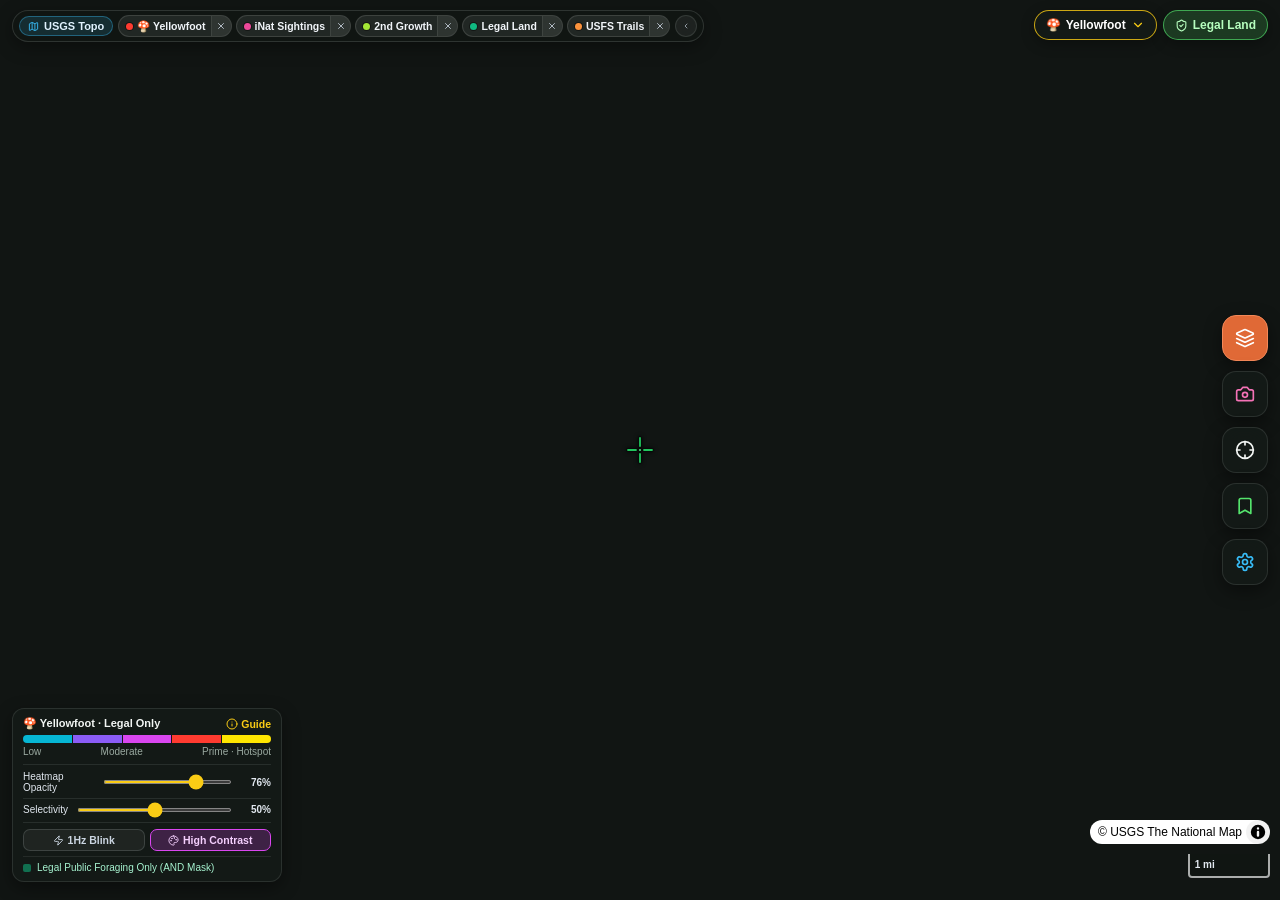
==== commit 3cb9d251: "Deploy MushroomMap Round 4: EN/ZH i18n, units settings, active-layers HUD, Fib King & Admirable" ====
--- a/mushroom-map/index.html
+++ b/mushroom-map/index.html
@@ -15,8 +15,8 @@
     <link rel="icon" type="image/png" href="./favicon.png" />
     <link rel="apple-touch-icon" href="./icon-192.png" />
     <title>MushroomMap — 野外采菇与火烧迹地地图</title>
-    <script type="module" crossorigin src="./assets/index-By30dr42.js"></script>
-    <link rel="stylesheet" crossorigin href="./assets/index-P8nAcWY-.css">
+    <script type="module" crossorigin src="./assets/index-BDpwGNUu.js"></script>
+    <link rel="stylesheet" crossorigin href="./assets/index-BfWWoHlO.css">
   </head>
   <body>
     <div id="root"></div>
--- a/mushroom-map/assets/index-BfWWoHlO.css
+++ b/mushroom-map/assets/index-BfWWoHlO.css
@@ -0,0 +1 @@
+.maplibregl-map{font:12px/20px Helvetica Neue,Arial,Helvetica,sans-serif;overflow:hidden;position:relative;-webkit-tap-highlight-color:rgb(0 0 0/0)}.maplibregl-canvas{left:0;position:absolute;top:0}.maplibregl-map:fullscreen{height:100%;width:100%}.maplibregl-ctrl-group button.maplibregl-ctrl-compass{touch-action:none}.maplibregl-canvas-container.maplibregl-interactive,.maplibregl-ctrl-group button.maplibregl-ctrl-compass{cursor:grab;-webkit-user-select:none;-moz-user-select:none;user-select:none}.maplibregl-canvas-container.maplibregl-interactive.maplibregl-track-pointer{cursor:pointer}.maplibregl-canvas-container.maplibregl-interactive:active,.maplibregl-ctrl-group button.maplibregl-ctrl-compass:active{cursor:grabbing}.maplibregl-canvas-container.maplibregl-touch-zoom-rotate,.maplibregl-canvas-container.maplibregl-touch-zoom-rotate .maplibregl-canvas{touch-action:pan-x pan-y}.maplibregl-canvas-container.maplibregl-touch-drag-pan,.maplibregl-canvas-container.maplibregl-touch-drag-pan .maplibregl-canvas{touch-action:pinch-zoom}.maplibregl-canvas-container.maplibregl-touch-zoom-rotate.maplibregl-touch-drag-pan,.maplibregl-canvas-container.maplibregl-touch-zoom-rotate.maplibregl-touch-drag-pan .maplibregl-canvas{touch-action:none}.maplibregl-canvas-container.maplibregl-touch-drag-pan.maplibregl-cooperative-gestures,.maplibregl-canvas-container.maplibregl-touch-drag-pan.maplibregl-cooperative-gestures .maplibregl-canvas{touch-action:pan-x pan-y}.maplibregl-ctrl-bottom-left,.maplibregl-ctrl-bottom-right,.maplibregl-ctrl-top-left,.maplibregl-ctrl-top-right{pointer-events:none;position:absolute;z-index:2}.maplibregl-ctrl-top-left{left:0;top:0}.maplibregl-ctrl-top-right{right:0;top:0}.maplibregl-ctrl-bottom-left{bottom:0;left:0}.maplibregl-ctrl-bottom-right{bottom:0;right:0}.maplibregl-ctrl{clear:both;pointer-events:auto;transform:translate(0)}.maplibregl-ctrl-top-left .maplibregl-ctrl{float:left;margin:10px 0 0 10px}.maplibregl-ctrl-top-right .maplibregl-ctrl{float:right;margin:10px 10px 0 0}.maplibregl-ctrl-bottom-left .maplibregl-ctrl{float:left;margin:0 0 10px 10px}.maplibregl-ctrl-bottom-right .maplibregl-ctrl{float:right;margin:0 10px 10px 0}.maplibregl-ctrl-group{background:#fff;border-radius:4px}.maplibregl-ctrl-group:not(:empty){box-shadow:0 0 0 2px #0000001a}@media (forced-colors:active){.maplibregl-ctrl-group:not(:empty){box-shadow:0 0 0 2px ButtonText}}.maplibregl-ctrl-group button{background-color:transparent;border:0;box-sizing:border-box;cursor:pointer;display:block;height:29px;outline:none;padding:0;width:29px}.maplibregl-ctrl-group button+button{border-top:1px solid #ddd}.maplibregl-ctrl button .maplibregl-ctrl-icon{background-position:50%;background-repeat:no-repeat;display:block;height:100%;width:100%}@media (forced-colors:active){.maplibregl-ctrl-icon{background-color:transparent}.maplibregl-ctrl-group button+button{border-top:1px solid ButtonText}}.maplibregl-ctrl button::-moz-focus-inner{border:0;padding:0}.maplibregl-ctrl-attrib-button:focus,.maplibregl-ctrl-group button:focus{box-shadow:0 0 2px 2px #0096ff}.maplibregl-ctrl button:disabled{cursor:not-allowed}.maplibregl-ctrl button:disabled .maplibregl-ctrl-icon{opacity:.25}.maplibregl-ctrl button:not(:disabled):hover{background-color:#0000000d}.maplibregl-ctrl-group button:focus:focus-visible{box-shadow:0 0 2px 2px #0096ff}.maplibregl-ctrl-group button:focus:not(:focus-visible){box-shadow:none}.maplibregl-ctrl-group button:focus:first-child{border-radius:4px 4px 0 0}.maplibregl-ctrl-group button:focus:last-child{border-radius:0 0 4px 4px}.maplibregl-ctrl-group button:focus:only-child{border-radius:inherit}.maplibregl-ctrl button.maplibregl-ctrl-zoom-out .maplibregl-ctrl-icon{background-image:url("data:image/svg+xml;charset=utf-8,%3Csvg xmlns='http://www.w3.org/2000/svg' width='29' height='29' fill='%23333' viewBox='0 0 29 29'%3E%3Cpath d='M10 13c-.75 0-1.5.75-1.5 1.5S9.25 16 10 16h9c.75 0 1.5-.75 1.5-1.5S19.75 13 19 13z'/%3E%3C/svg%3E")}.maplibregl-ctrl button.maplibregl-ctrl-zoom-in .maplibregl-ctrl-icon{background-image:url("data:image/svg+xml;charset=utf-8,%3Csvg xmlns='http://www.w3.org/2000/svg' width='29' height='29' fill='%23333' viewBox='0 0 29 29'%3E%3Cpath d='M14.5 8.5c-.75 0-1.5.75-1.5 1.5v3h-3c-.75 0-1.5.75-1.5 1.5S9.25 16 10 16h3v3c0 .75.75 1.5 1.5 1.5S16 19.75 16 19v-3h3c.75 0 1.5-.75 1.5-1.5S19.75 13 19 13h-3v-3c0-.75-.75-1.5-1.5-1.5'/%3E%3C/svg%3E")}@media (forced-colors:active){.maplibregl-ctrl button.maplibregl-ctrl-zoom-out .maplibregl-ctrl-icon{background-image:url("data:image/svg+xml;charset=utf-8,%3Csvg xmlns='http://www.w3.org/2000/svg' width='29' height='29' fill='%23fff' viewBox='0 0 29 29'%3E%3Cpath d='M10 13c-.75 0-1.5.75-1.5 1.5S9.25 16 10 16h9c.75 0 1.5-.75 1.5-1.5S19.75 13 19 13z'/%3E%3C/svg%3E")}.maplibregl-ctrl button.maplibregl-ctrl-zoom-in .maplibregl-ctrl-icon{background-image:url("data:image/svg+xml;charset=utf-8,%3Csvg xmlns='http://www.w3.org/2000/svg' width='29' height='29' fill='%23fff' viewBox='0 0 29 29'%3E%3Cpath d='M14.5 8.5c-.75 0-1.5.75-1.5 1.5v3h-3c-.75 0-1.5.75-1.5 1.5S9.25 16 10 16h3v3c0 .75.75 1.5 1.5 1.5S16 19.75 16 19v-3h3c.75 0 1.5-.75 1.5-1.5S19.75 13 19 13h-3v-3c0-.75-.75-1.5-1.5-1.5'/%3E%3C/svg%3E")}}@media (forced-colors:active) and (prefers-color-scheme:light){.maplibregl-ctrl button.maplibregl-ctrl-zoom-out .maplibregl-ctrl-icon{background-image:url("data:image/svg+xml;charset=utf-8,%3Csvg xmlns='http://www.w3.org/2000/svg' width='29' height='29' viewBox='0 0 29 29'%3E%3Cpath d='M10 13c-.75 0-1.5.75-1.5 1.5S9.25 16 10 16h9c.75 0 1.5-.75 1.5-1.5S19.75 13 19 13z'/%3E%3C/svg%3E")}.maplibregl-ctrl button.maplibregl-ctrl-zoom-in .maplibregl-ctrl-icon{background-image:url("data:image/svg+xml;charset=utf-8,%3Csvg xmlns='http://www.w3.org/2000/svg' width='29' height='29' viewBox='0 0 29 29'%3E%3Cpath d='M14.5 8.5c-.75 0-1.5.75-1.5 1.5v3h-3c-.75 0-1.5.75-1.5 1.5S9.25 16 10 16h3v3c0 .75.75 1.5 1.5 1.5S16 19.75 16 19v-3h3c.75 0 1.5-.75 1.5-1.5S19.75 13 19 13h-3v-3c0-.75-.75-1.5-1.5-1.5'/%3E%3C/svg%3E")}}.maplibregl-ctrl button.maplibregl-ctrl-fullscreen .maplibregl-ctrl-icon{background-image:url("data:image/svg+xml;charset=utf-8,%3Csvg xmlns='http://www.w3.org/2000/svg' width='29' height='29' fill='%23333' viewBox='0 0 29 29'%3E%3Cpath d='M24 16v5.5c0 1.75-.75 2.5-2.5 2.5H16v-1l3-1.5-4-5.5 1-1 5.5 4 1.5-3zM6 16l1.5 3 5.5-4 1 1-4 5.5 3 1.5v1H7.5C5.75 24 5 23.25 5 21.5V16zm7-11v1l-3 1.5 4 5.5-1 1-5.5-4L6 13H5V7.5C5 5.75 5.75 5 7.5 5zm11 2.5c0-1.75-.75-2.5-2.5-2.5H16v1l3 1.5-4 5.5 1 1 5.5-4 1.5 3h1z'/%3E%3C/svg%3E")}.maplibregl-ctrl button.maplibregl-ctrl-shrink .maplibregl-ctrl-icon{background-image:url("data:image/svg+xml;charset=utf-8,%3Csvg xmlns='http://www.w3.org/2000/svg' width='29' height='29' viewBox='0 0 29 29'%3E%3Cpath d='M18.5 16c-1.75 0-2.5.75-2.5 2.5V24h1l1.5-3 5.5 4 1-1-4-5.5 3-1.5v-1zM13 18.5c0-1.75-.75-2.5-2.5-2.5H5v1l3 1.5L4 24l1 1 5.5-4 1.5 3h1zm3-8c0 1.75.75 2.5 2.5 2.5H24v-1l-3-1.5L25 5l-1-1-5.5 4L17 5h-1zM10.5 13c1.75 0 2.5-.75 2.5-2.5V5h-1l-1.5 3L5 4 4 5l4 5.5L5 12v1z'/%3E%3C/svg%3E")}@media (forced-colors:active){.maplibregl-ctrl button.maplibregl-ctrl-fullscreen .maplibregl-ctrl-icon{background-image:url("data:image/svg+xml;charset=utf-8,%3Csvg xmlns='http://www.w3.org/2000/svg' width='29' height='29' fill='%23fff' viewBox='0 0 29 29'%3E%3Cpath d='M24 16v5.5c0 1.75-.75 2.5-2.5 2.5H16v-1l3-1.5-4-5.5 1-1 5.5 4 1.5-3zM6 16l1.5 3 5.5-4 1 1-4 5.5 3 1.5v1H7.5C5.75 24 5 23.25 5 21.5V16zm7-11v1l-3 1.5 4 5.5-1 1-5.5-4L6 13H5V7.5C5 5.75 5.75 5 7.5 5zm11 2.5c0-1.75-.75-2.5-2.5-2.5H16v1l3 1.5-4 5.5 1 1 5.5-4 1.5 3h1z'/%3E%3C/svg%3E")}.maplibregl-ctrl button.maplibregl-ctrl-shrink .maplibregl-ctrl-icon{background-image:url("data:image/svg+xml;charset=utf-8,%3Csvg xmlns='http://www.w3.org/2000/svg' width='29' height='29' fill='%23fff' viewBox='0 0 29 29'%3E%3Cpath d='M18.5 16c-1.75 0-2.5.75-2.5 2.5V24h1l1.5-3 5.5 4 1-1-4-5.5 3-1.5v-1zM13 18.5c0-1.75-.75-2.5-2.5-2.5H5v1l3 1.5L4 24l1 1 5.5-4 1.5 3h1zm3-8c0 1.75.75 2.5 2.5 2.5H24v-1l-3-1.5L25 5l-1-1-5.5 4L17 5h-1zM10.5 13c1.75 0 2.5-.75 2.5-2.5V5h-1l-1.5 3L5 4 4 5l4 5.5L5 12v1z'/%3E%3C/svg%3E")}}@media (forced-colors:active) and (prefers-color-scheme:light){.maplibregl-ctrl button.maplibregl-ctrl-fullscreen .maplibregl-ctrl-icon{background-image:url("data:image/svg+xml;charset=utf-8,%3Csvg xmlns='http://www.w3.org/2000/svg' width='29' height='29' viewBox='0 0 29 29'%3E%3Cpath d='M24 16v5.5c0 1.75-.75 2.5-2.5 2.5H16v-1l3-1.5-4-5.5 1-1 5.5 4 1.5-3zM6 16l1.5 3 5.5-4 1 1-4 5.5 3 1.5v1H7.5C5.75 24 5 23.25 5 21.5V16zm7-11v1l-3 1.5 4 5.5-1 1-5.5-4L6 13H5V7.5C5 5.75 5.75 5 7.5 5zm11 2.5c0-1.75-.75-2.5-2.5-2.5H16v1l3 1.5-4 5.5 1 1 5.5-4 1.5 3h1z'/%3E%3C/svg%3E")}.maplibregl-ctrl button.maplibregl-ctrl-shrink .maplibregl-ctrl-icon{background-image:url("data:image/svg+xml;charset=utf-8,%3Csvg xmlns='http://www.w3.org/2000/svg' width='29' height='29' viewBox='0 0 29 29'%3E%3Cpath d='M18.5 16c-1.75 0-2.5.75-2.5 2.5V24h1l1.5-3 5.5 4 1-1-4-5.5 3-1.5v-1zM13 18.5c0-1.75-.75-2.5-2.5-2.5H5v1l3 1.5L4 24l1 1 5.5-4 1.5 3h1zm3-8c0 1.75.75 2.5 2.5 2.5H24v-1l-3-1.5L25 5l-1-1-5.5 4L17 5h-1zM10.5 13c1.75 0 2.5-.75 2.5-2.5V5h-1l-1.5 3L5 4 4 5l4 5.5L5 12v1z'/%3E%3C/svg%3E")}}.maplibregl-ctrl button.maplibregl-ctrl-compass .maplibregl-ctrl-icon{background-image:url("data:image/svg+xml;charset=utf-8,%3Csvg xmlns='http://www.w3.org/2000/svg' width='29' height='29' fill='%23333' viewBox='0 0 29 29'%3E%3Cpath d='m10.5 14 4-8 4 8z'/%3E%3Cpath fill='%23ccc' d='m10.5 16 4 8 4-8z'/%3E%3C/svg%3E")}@media (forced-colors:active){.maplibregl-ctrl button.maplibregl-ctrl-compass .maplibregl-ctrl-icon{background-image:url("data:image/svg+xml;charset=utf-8,%3Csvg xmlns='http://www.w3.org/2000/svg' width='29' height='29' fill='%23fff' viewBox='0 0 29 29'%3E%3Cpath d='m10.5 14 4-8 4 8z'/%3E%3Cpath fill='%23ccc' d='m10.5 16 4 8 4-8z'/%3E%3C/svg%3E")}}@media (forced-colors:active) and (prefers-color-scheme:light){.maplibregl-ctrl button.maplibregl-ctrl-compass .maplibregl-ctrl-icon{background-image:url("data:image/svg+xml;charset=utf-8,%3Csvg xmlns='http://www.w3.org/2000/svg' width='29' height='29' viewBox='0 0 29 29'%3E%3Cpath d='m10.5 14 4-8 4 8z'/%3E%3Cpath fill='%23ccc' d='m10.5 16 4 8 4-8z'/%3E%3C/svg%3E")}}.maplibregl-ctrl button.maplibregl-ctrl-terrain .maplibregl-ctrl-icon{background-image:url("data:image/svg+xml;charset=utf-8,%3Csvg xmlns='http://www.w3.org/2000/svg' width='22' height='22' fill='%23333' viewBox='0 0 22 22'%3E%3Cpath d='m1.754 13.406 4.453-4.851 3.09 3.09 3.281 3.277.969-.969-3.309-3.312 3.844-4.121 6.148 6.886h1.082v-.855l-7.207-8.07-4.84 5.187L6.169 6.57l-5.48 5.965v.871ZM.688 16.844h20.625v1.375H.688Zm0 0'/%3E%3C/svg%3E")}.maplibregl-ctrl button.maplibregl-ctrl-terrain-enabled .maplibregl-ctrl-icon{background-image:url("data:image/svg+xml;charset=utf-8,%3Csvg xmlns='http://www.w3.org/2000/svg' width='22' height='22' fill='%2333b5e5' viewBox='0 0 22 22'%3E%3Cpath d='m1.754 13.406 4.453-4.851 3.09 3.09 3.281 3.277.969-.969-3.309-3.312 3.844-4.121 6.148 6.886h1.082v-.855l-7.207-8.07-4.84 5.187L6.169 6.57l-5.48 5.965v.871ZM.688 16.844h20.625v1.375H.688Zm0 0'/%3E%3C/svg%3E")}.maplibregl-ctrl button.maplibregl-ctrl-geolocate .maplibregl-ctrl-icon{background-image:url("data:image/svg+xml;charset=utf-8,%3Csvg xmlns='http://www.w3.org/2000/svg' width='29' height='29' fill='%23333' viewBox='0 0 20 20'%3E%3Cpath d='M10 4C9 4 9 5 9 5v.1A5 5 0 0 0 5.1 9H5s-1 0-1 1 1 1 1 1h.1A5 5 0 0 0 9 14.9v.1s0 1 1 1 1-1 1-1v-.1a5 5 0 0 0 3.9-3.9h.1s1 0 1-1-1-1-1-1h-.1A5 5 0 0 0 11 5.1V5s0-1-1-1m0 2.5a3.5 3.5 0 1 1 0 7 3.5 3.5 0 1 1 0-7'/%3E%3Ccircle cx='10' cy='10' r='2'/%3E%3C/svg%3E")}.maplibregl-ctrl button.maplibregl-ctrl-geolocate:disabled .maplibregl-ctrl-icon{background-image:url("data:image/svg+xml;charset=utf-8,%3Csvg xmlns='http://www.w3.org/2000/svg' width='29' height='29' fill='%23aaa' viewBox='0 0 20 20'%3E%3Cpath d='M10 4C9 4 9 5 9 5v.1A5 5 0 0 0 5.1 9H5s-1 0-1 1 1 1 1 1h.1A5 5 0 0 0 9 14.9v.1s0 1 1 1 1-1 1-1v-.1a5 5 0 0 0 3.9-3.9h.1s1 0 1-1-1-1-1-1h-.1A5 5 0 0 0 11 5.1V5s0-1-1-1m0 2.5a3.5 3.5 0 1 1 0 7 3.5 3.5 0 1 1 0-7'/%3E%3Ccircle cx='10' cy='10' r='2'/%3E%3Cpath fill='red' d='m14 5 1 1-9 9-1-1z'/%3E%3C/svg%3E")}.maplibregl-ctrl button.maplibregl-ctrl-geolocate.maplibregl-ctrl-geolocate-active .maplibregl-ctrl-icon{background-image:url("data:image/svg+xml;charset=utf-8,%3Csvg xmlns='http://www.w3.org/2000/svg' width='29' height='29' fill='%2333b5e5' viewBox='0 0 20 20'%3E%3Cpath d='M10 4C9 4 9 5 9 5v.1A5 5 0 0 0 5.1 9H5s-1 0-1 1 1 1 1 1h.1A5 5 0 0 0 9 14.9v.1s0 1 1 1 1-1 1-1v-.1a5 5 0 0 0 3.9-3.9h.1s1 0 1-1-1-1-1-1h-.1A5 5 0 0 0 11 5.1V5s0-1-1-1m0 2.5a3.5 3.5 0 1 1 0 7 3.5 3.5 0 1 1 0-7'/%3E%3Ccircle cx='10' cy='10' r='2'/%3E%3C/svg%3E")}.maplibregl-ctrl button.maplibregl-ctrl-geolocate.maplibregl-ctrl-geolocate-active-error .maplibregl-ctrl-icon{background-image:url("data:image/svg+xml;charset=utf-8,%3Csvg xmlns='http://www.w3.org/2000/svg' width='29' height='29' fill='%23e58978' viewBox='0 0 20 20'%3E%3Cpath d='M10 4C9 4 9 5 9 5v.1A5 5 0 0 0 5.1 9H5s-1 0-1 1 1 1 1 1h.1A5 5 0 0 0 9 14.9v.1s0 1 1 1 1-1 1-1v-.1a5 5 0 0 0 3.9-3.9h.1s1 0 1-1-1-1-1-1h-.1A5 5 0 0 0 11 5.1V5s0-1-1-1m0 2.5a3.5 3.5 0 1 1 0 7 3.5 3.5 0 1 1 0-7'/%3E%3Ccircle cx='10' cy='10' r='2'/%3E%3C/svg%3E")}.maplibregl-ctrl button.maplibregl-ctrl-geolocate.maplibregl-ctrl-geolocate-background .maplibregl-ctrl-icon{background-image:url("data:image/svg+xml;charset=utf-8,%3Csvg xmlns='http://www.w3.org/2000/svg' width='29' height='29' fill='%2333b5e5' viewBox='0 0 20 20'%3E%3Cpath d='M10 4C9 4 9 5 9 5v.1A5 5 0 0 0 5.1 9H5s-1 0-1 1 1 1 1 1h.1A5 5 0 0 0 9 14.9v.1s0 1 1 1 1-1 1-1v-.1a5 5 0 0 0 3.9-3.9h.1s1 0 1-1-1-1-1-1h-.1A5 5 0 0 0 11 5.1V5s0-1-1-1m0 2.5a3.5 3.5 0 1 1 0 7 3.5 3.5 0 1 1 0-7'/%3E%3C/svg%3E")}.maplibregl-ctrl button.maplibregl-ctrl-geolocate.maplibregl-ctrl-geolocate-background-error .maplibregl-ctrl-icon{background-image:url("data:image/svg+xml;charset=utf-8,%3Csvg xmlns='http://www.w3.org/2000/svg' width='29' height='29' fill='%23e54e33' viewBox='0 0 20 20'%3E%3Cpath d='M10 4C9 4 9 5 9 5v.1A5 5 0 0 0 5.1 9H5s-1 0-1 1 1 1 1 1h.1A5 5 0 0 0 9 14.9v.1s0 1 1 1 1-1 1-1v-.1a5 5 0 0 0 3.9-3.9h.1s1 0 1-1-1-1-1-1h-.1A5 5 0 0 0 11 5.1V5s0-1-1-1m0 2.5a3.5 3.5 0 1 1 0 7 3.5 3.5 0 1 1 0-7'/%3E%3C/svg%3E")}.maplibregl-ctrl button.maplibregl-ctrl-geolocate.maplibregl-ctrl-geolocate-waiting .maplibregl-ctrl-icon{animation:maplibregl-spin 2s linear infinite}@media (forced-colors:active){.maplibregl-ctrl button.maplibregl-ctrl-geolocate .maplibregl-ctrl-icon{background-image:url("data:image/svg+xml;charset=utf-8,%3Csvg xmlns='http://www.w3.org/2000/svg' width='29' height='29' fill='%23fff' viewBox='0 0 20 20'%3E%3Cpath d='M10 4C9 4 9 5 9 5v.1A5 5 0 0 0 5.1 9H5s-1 0-1 1 1 1 1 1h.1A5 5 0 0 0 9 14.9v.1s0 1 1 1 1-1 1-1v-.1a5 5 0 0 0 3.9-3.9h.1s1 0 1-1-1-1-1-1h-.1A5 5 0 0 0 11 5.1V5s0-1-1-1m0 2.5a3.5 3.5 0 1 1 0 7 3.5 3.5 0 1 1 0-7'/%3E%3Ccircle cx='10' cy='10' r='2'/%3E%3C/svg%3E")}.maplibregl-ctrl button.maplibregl-ctrl-geolocate:disabled .maplibregl-ctrl-icon{background-image:url("data:image/svg+xml;charset=utf-8,%3Csvg xmlns='http://www.w3.org/2000/svg' width='29' height='29' fill='%23999' viewBox='0 0 20 20'%3E%3Cpath d='M10 4C9 4 9 5 9 5v.1A5 5 0 0 0 5.1 9H5s-1 0-1 1 1 1 1 1h.1A5 5 0 0 0 9 14.9v.1s0 1 1 1 1-1 1-1v-.1a5 5 0 0 0 3.9-3.9h.1s1 0 1-1-1-1-1-1h-.1A5 5 0 0 0 11 5.1V5s0-1-1-1m0 2.5a3.5 3.5 0 1 1 0 7 3.5 3.5 0 1 1 0-7'/%3E%3Ccircle cx='10' cy='10' r='2'/%3E%3Cpath fill='red' d='m14 5 1 1-9 9-1-1z'/%3E%3C/svg%3E")}.maplibregl-ctrl button.maplibregl-ctrl-geolocate.maplibregl-ctrl-geolocate-active .maplibregl-ctrl-icon{background-image:url("data:image/svg+xml;charset=utf-8,%3Csvg xmlns='http://www.w3.org/2000/svg' width='29' height='29' fill='%2333b5e5' viewBox='0 0 20 20'%3E%3Cpath d='M10 4C9 4 9 5 9 5v.1A5 5 0 0 0 5.1 9H5s-1 0-1 1 1 1 1 1h.1A5 5 0 0 0 9 14.9v.1s0 1 1 1 1-1 1-1v-.1a5 5 0 0 0 3.9-3.9h.1s1 0 1-1-1-1-1-1h-.1A5 5 0 0 0 11 5.1V5s0-1-1-1m0 2.5a3.5 3.5 0 1 1 0 7 3.5 3.5 0 1 1 0-7'/%3E%3Ccircle cx='10' cy='10' r='2'/%3E%3C/svg%3E")}.maplibregl-ctrl button.maplibregl-ctrl-geolocate.maplibregl-ctrl-geolocate-active-error .maplibregl-ctrl-icon{background-image:url("data:image/svg+xml;charset=utf-8,%3Csvg xmlns='http://www.w3.org/2000/svg' width='29' height='29' fill='%23e58978' viewBox='0 0 20 20'%3E%3Cpath d='M10 4C9 4 9 5 9 5v.1A5 5 0 0 0 5.1 9H5s-1 0-1 1 1 1 1 1h.1A5 5 0 0 0 9 14.9v.1s0 1 1 1 1-1 1-1v-.1a5 5 0 0 0 3.9-3.9h.1s1 0 1-1-1-1-1-1h-.1A5 5 0 0 0 11 5.1V5s0-1-1-1m0 2.5a3.5 3.5 0 1 1 0 7 3.5 3.5 0 1 1 0-7'/%3E%3Ccircle cx='10' cy='10' r='2'/%3E%3C/svg%3E")}.maplibregl-ctrl button.maplibregl-ctrl-geolocate.maplibregl-ctrl-geolocate-background .maplibregl-ctrl-icon{background-image:url("data:image/svg+xml;charset=utf-8,%3Csvg xmlns='http://www.w3.org/2000/svg' width='29' height='29' fill='%2333b5e5' viewBox='0 0 20 20'%3E%3Cpath d='M10 4C9 4 9 5 9 5v.1A5 5 0 0 0 5.1 9H5s-1 0-1 1 1 1 1 1h.1A5 5 0 0 0 9 14.9v.1s0 1 1 1 1-1 1-1v-.1a5 5 0 0 0 3.9-3.9h.1s1 0 1-1-1-1-1-1h-.1A5 5 0 0 0 11 5.1V5s0-1-1-1m0 2.5a3.5 3.5 0 1 1 0 7 3.5 3.5 0 1 1 0-7'/%3E%3C/svg%3E")}.maplibregl-ctrl button.maplibregl-ctrl-geolocate.maplibregl-ctrl-geolocate-background-error .maplibregl-ctrl-icon{background-image:url("data:image/svg+xml;charset=utf-8,%3Csvg xmlns='http://www.w3.org/2000/svg' width='29' height='29' fill='%23e54e33' viewBox='0 0 20 20'%3E%3Cpath d='M10 4C9 4 9 5 9 5v.1A5 5 0 0 0 5.1 9H5s-1 0-1 1 1 1 1 1h.1A5 5 0 0 0 9 14.9v.1s0 1 1 1 1-1 1-1v-.1a5 5 0 0 0 3.9-3.9h.1s1 0 1-1-1-1-1-1h-.1A5 5 0 0 0 11 5.1V5s0-1-1-1m0 2.5a3.5 3.5 0 1 1 0 7 3.5 3.5 0 1 1 0-7'/%3E%3C/svg%3E")}}@media (forced-colors:active) and (prefers-color-scheme:light){.maplibregl-ctrl button.maplibregl-ctrl-geolocate .maplibregl-ctrl-icon{background-image:url("data:image/svg+xml;charset=utf-8,%3Csvg xmlns='http://www.w3.org/2000/svg' width='29' height='29' viewBox='0 0 20 20'%3E%3Cpath d='M10 4C9 4 9 5 9 5v.1A5 5 0 0 0 5.1 9H5s-1 0-1 1 1 1 1 1h.1A5 5 0 0 0 9 14.9v.1s0 1 1 1 1-1 1-1v-.1a5 5 0 0 0 3.9-3.9h.1s1 0 1-1-1-1-1-1h-.1A5 5 0 0 0 11 5.1V5s0-1-1-1m0 2.5a3.5 3.5 0 1 1 0 7 3.5 3.5 0 1 1 0-7'/%3E%3Ccircle cx='10' cy='10' r='2'/%3E%3C/svg%3E")}.maplibregl-ctrl button.maplibregl-ctrl-geolocate:disabled .maplibregl-ctrl-icon{background-image:url("data:image/svg+xml;charset=utf-8,%3Csvg xmlns='http://www.w3.org/2000/svg' width='29' height='29' fill='%23666' viewBox='0 0 20 20'%3E%3Cpath d='M10 4C9 4 9 5 9 5v.1A5 5 0 0 0 5.1 9H5s-1 0-1 1 1 1 1 1h.1A5 5 0 0 0 9 14.9v.1s0 1 1 1 1-1 1-1v-.1a5 5 0 0 0 3.9-3.9h.1s1 0 1-1-1-1-1-1h-.1A5 5 0 0 0 11 5.1V5s0-1-1-1m0 2.5a3.5 3.5 0 1 1 0 7 3.5 3.5 0 1 1 0-7'/%3E%3Ccircle cx='10' cy='10' r='2'/%3E%3Cpath fill='red' d='m14 5 1 1-9 9-1-1z'/%3E%3C/svg%3E")}}@keyframes maplibregl-spin{0%{transform:rotate(0)}to{transform:rotate(1turn)}}a.maplibregl-ctrl-logo{background-image:url("data:image/svg+xml;charset=utf-8,%3Csvg xmlns='http://www.w3.org/2000/svg' width='88' height='23' fill='none'%3E%3Cpath fill='%23000' fill-opacity='.4' fill-rule='evenodd' d='M17.408 16.796h-1.827l2.501-12.095h.198l3.324 6.533.988 2.19.988-2.19 3.258-6.533h.181l2.6 12.095h-1.81l-1.218-5.644-.362-1.71-.658 1.71-2.929 5.644h-.098l-2.914-5.644-.757-1.71-.345 1.71zm1.958-3.42-.726 3.663a1.255 1.255 0 0 1-1.232 1.011h-1.827a1.255 1.255 0 0 1-1.229-1.509l2.501-12.095a1.255 1.255 0 0 1 1.23-1.001h.197a1.25 1.25 0 0 1 1.12.685l3.19 6.273 3.125-6.263a1.25 1.25 0 0 1 1.123-.695h.181a1.255 1.255 0 0 1 1.227.991l1.443 6.71a5 5 0 0 1 .314-.787l.009-.016a4.6 4.6 0 0 1 1.777-1.887c.782-.46 1.668-.667 2.611-.667a4.6 4.6 0 0 1 1.7.32l.306.134c.21-.16.474-.256.759-.256h1.694a1.255 1.255 0 0 1 1.212.925 1.255 1.255 0 0 1 1.212-.925h1.711c.284 0 .545.094.755.252.613-.3 1.312-.45 2.075-.45 1.356 0 2.557.445 3.482 1.4q.47.48.763 1.064V4.701a1.255 1.255 0 0 1 1.255-1.255h1.86A1.255 1.255 0 0 1 54.44 4.7v9.194h2.217c.19 0 .37.043.532.118v-4.77c0-.356.147-.678.385-.906a2.42 2.42 0 0 1-.682-1.71c0-.665.267-1.253.735-1.7a2.45 2.45 0 0 1 1.722-.674 2.43 2.43 0 0 1 1.705.675q.318.302.504.683V4.7a1.255 1.255 0 0 1 1.255-1.255h1.744A1.255 1.255 0 0 1 65.812 4.7v3.335a4.8 4.8 0 0 1 1.526-.246c.938 0 1.817.214 2.59.69a4.47 4.47 0 0 1 1.67 1.743v-.98a1.255 1.255 0 0 1 1.256-1.256h1.777c.233 0 .451.064.639.174a3.4 3.4 0 0 1 1.567-.372c.346 0 .861.02 1.285.232a1.25 1.25 0 0 1 .689 1.004 4.7 4.7 0 0 1 .853-.588c.795-.44 1.675-.647 2.61-.647 1.385 0 2.65.39 3.525 1.396.836.938 1.168 2.173 1.168 3.528q-.001.515-.056 1.051a1.255 1.255 0 0 1-.947 1.09l.408.952a1.255 1.255 0 0 1-.477 1.552c-.418.268-.92.463-1.458.612-.613.171-1.304.244-2.049.244-1.06 0-2.043-.207-2.886-.698l-.015-.008c-.798-.48-1.419-1.135-1.818-1.963l-.004-.008a5.8 5.8 0 0 1-.548-2.512q0-.429.053-.843a1.3 1.3 0 0 1-.333-.086l-.166-.004c-.223 0-.426.062-.643.228-.03.024-.142.139-.142.59v3.883a1.255 1.255 0 0 1-1.256 1.256h-1.777a1.255 1.255 0 0 1-1.256-1.256V15.69l-.032.057a4.8 4.8 0 0 1-1.86 1.833 5.04 5.04 0 0 1-2.484.634 4.5 4.5 0 0 1-1.935-.424 1.25 1.25 0 0 1-.764.258h-1.71a1.255 1.255 0 0 1-1.256-1.255V7.687a2.4 2.4 0 0 1-.428.625c.253.23.412.561.412.93v7.553a1.255 1.255 0 0 1-1.256 1.255h-1.843a1.25 1.25 0 0 1-.894-.373c-.228.23-.544.373-.894.373H51.32a1.255 1.255 0 0 1-1.256-1.255v-1.251l-.061.117a4.7 4.7 0 0 1-1.782 1.884 4.77 4.77 0 0 1-2.485.67 5.6 5.6 0 0 1-1.485-.188l.009 2.764a1.255 1.255 0 0 1-1.255 1.259h-1.729a1.255 1.255 0 0 1-1.255-1.255v-3.537a1.255 1.255 0 0 1-1.167.793h-1.679a1.25 1.25 0 0 1-.77-.263 4.5 4.5 0 0 1-1.945.429c-.885 0-1.724-.21-2.495-.632l-.017-.01a5 5 0 0 1-1.081-.836 1.255 1.255 0 0 1-1.254 1.312h-1.81a1.255 1.255 0 0 1-1.228-.99l-.782-3.625-2.044 3.939a1.25 1.25 0 0 1-1.115.676h-.098a1.25 1.25 0 0 1-1.116-.68l-2.061-3.994zM35.92 16.63l.207-.114.223-.15q.493-.356.735-.785l.061-.118.033 1.332h1.678V9.242h-1.694l-.033 1.267q-.133-.329-.526-.658l-.032-.028a3.2 3.2 0 0 0-.668-.428l-.27-.12a3.3 3.3 0 0 0-1.235-.23q-1.136-.001-1.974.493a3.36 3.36 0 0 0-1.3 1.382q-.445.89-.444 2.074 0 1.2.51 2.107a3.8 3.8 0 0 0 1.382 1.381 3.9 3.9 0 0 0 1.893.477q.795 0 1.455-.33zm-2.789-5.38q-.576.675-.575 1.762 0 1.102.559 1.794.576.675 1.645.675a2.25 2.25 0 0 0 .934-.19 2.2 2.2 0 0 0 .468-.29l.178-.161a2.2 2.2 0 0 0 .397-.561q.244-.5.244-1.15v-.115q0-.708-.296-1.267l-.043-.077a2.2 2.2 0 0 0-.633-.709l-.13-.086-.047-.028a2.1 2.1 0 0 0-1.073-.285q-1.052 0-1.629.692zm2.316 2.706c.163-.17.28-.407.28-.83v-.114c0-.292-.06-.508-.15-.68a.96.96 0 0 0-.353-.389.85.85 0 0 0-.464-.127c-.4 0-.56.114-.664.239l-.01.012c-.148.174-.275.45-.275.945 0 .506.122.801.27.99.097.11.266.224.68.224.303 0 .504-.09.687-.269zm7.545 1.705a2.6 2.6 0 0 0 .331.423q.319.33.755.548l.173.074q.65.255 1.49.255 1.02 0 1.844-.493a3.45 3.45 0 0 0 1.316-1.4q.493-.904.493-2.089 0-1.909-.988-2.913-.988-1.02-2.584-1.02-.898 0-1.575.347a3 3 0 0 0-.415.262l-.199.166a3.4 3.4 0 0 0-.64.82V9.242h-1.712v11.553h1.729l-.017-5.134zm.53-1.138q.206.29.48.5l.155.11.053.034q.51.296 1.119.297 1.07 0 1.645-.675.577-.69.576-1.762 0-1.119-.576-1.777-.558-.675-1.645-.675-.435 0-.835.16a2 2 0 0 0-.284.136 2 2 0 0 0-.363.254 2.2 2.2 0 0 0-.46.569l-.082.162a2.6 2.6 0 0 0-.213 1.072v.115q0 .707.296 1.267l.135.211zm.964-.818a1.1 1.1 0 0 0 .367.385.94.94 0 0 0 .476.118c.423 0 .59-.117.687-.23.159-.194.28-.478.28-.95 0-.53-.133-.8-.266-.952l-.021-.025c-.078-.094-.231-.221-.68-.221a1 1 0 0 0-.503.135l-.012.007a.86.86 0 0 0-.335.343c-.073.133-.132.324-.132.614v.115a1.4 1.4 0 0 0 .14.66zm15.7-6.222q.347-.346.346-.856a1.05 1.05 0 0 0-.345-.79 1.18 1.18 0 0 0-.84-.329q-.51 0-.855.33a1.05 1.05 0 0 0-.346.79q0 .51.346.855.345.346.856.346.51 0 .839-.346zm4.337 9.314.033-1.332q.191.403.59.747l.098.081a4 4 0 0 0 .316.224l.223.122a3.2 3.2 0 0 0 1.44.322 3.8 3.8 0 0 0 1.875-.477 3.5 3.5 0 0 0 1.382-1.366q.527-.89.526-2.09 0-1.184-.444-2.073a3.24 3.24 0 0 0-1.283-1.399q-.823-.51-1.942-.51a3.5 3.5 0 0 0-1.527.344l-.086.043-.165.09a3 3 0 0 0-.33.214q-.432.315-.656.707a2 2 0 0 0-.099.198l.082-1.283V4.701h-1.744v12.095zm.473-2.509a2.5 2.5 0 0 0 .566.7q.117.098.245.18l.144.08a2.1 2.1 0 0 0 .975.232q1.07 0 1.645-.675.576-.69.576-1.778 0-1.102-.576-1.777-.56-.691-1.645-.692a2.2 2.2 0 0 0-1.015.235q-.22.113-.415.282l-.15.142a2.1 2.1 0 0 0-.42.594q-.223.479-.223 1.1v.115q0 .705.293 1.26zm2.616-.293c.157-.191.28-.479.28-.967 0-.51-.13-.79-.276-.961l-.021-.026c-.082-.1-.232-.225-.67-.225a.87.87 0 0 0-.681.279l-.012.011c-.154.155-.274.38-.274.807v.115c0 .285.057.499.144.669a1.1 1.1 0 0 0 .367.405c.137.082.28.123.455.123.423 0 .59-.118.686-.23zm8.266-3.013q.345-.13.724-.14l.069-.002q.493 0 .642.099l.247-1.794q-.196-.099-.717-.099a2.3 2.3 0 0 0-.545.063 2 2 0 0 0-.411.148 2.2 2.2 0 0 0-.4.249 2.5 2.5 0 0 0-.485.499 2.7 2.7 0 0 0-.32.581l-.05.137v-1.48h-1.778v7.553h1.777v-3.884q0-.546.159-.943a1.5 1.5 0 0 1 .466-.636 2.5 2.5 0 0 1 .399-.253 2 2 0 0 1 .224-.099zm9.784 2.656.05-.922q0-1.743-.856-2.698-.838-.97-2.584-.97-1.119-.001-2.007.493a3.46 3.46 0 0 0-1.4 1.382q-.493.906-.493 2.106 0 1.07.428 1.975.428.89 1.332 1.432.906.526 2.255.526.973 0 1.668-.185l.044-.012.135-.04q.613-.184.984-.421l-.542-1.267q-.3.162-.642.274l-.297.087q-.51.131-1.3.131-.954 0-1.497-.444a1.6 1.6 0 0 1-.192-.193q-.366-.44-.512-1.234l-.004-.021zm-5.427-1.256-.003.022h3.752v-.138q-.011-.727-.288-1.118a1 1 0 0 0-.156-.176q-.46-.428-1.316-.428-.986 0-1.494.604-.379.45-.494 1.234zm-27.053 2.77V4.7h-1.86v12.095h5.333V15.15zm7.103-5.908v7.553h-1.843V9.242h1.843z'/%3E%3Cpath fill='%23fff' d='m19.63 11.151-.757-1.71-.345 1.71-1.12 5.644h-1.827L18.083 4.7h.197l3.325 6.533.988 2.19.988-2.19L26.839 4.7h.181l2.6 12.095h-1.81l-1.218-5.644-.362-1.71-.658 1.71-2.93 5.644h-.098l-2.913-5.644zm14.836 5.81q-1.02 0-1.893-.478a3.8 3.8 0 0 1-1.381-1.382q-.51-.906-.51-2.106 0-1.185.444-2.074a3.36 3.36 0 0 1 1.3-1.382q.839-.494 1.974-.494a3.3 3.3 0 0 1 1.234.231 3.3 3.3 0 0 1 .97.575q.396.33.527.659l.033-1.267h1.694v7.553H37.18l-.033-1.332q-.279.593-1.02 1.053a3.17 3.17 0 0 1-1.662.444zm.296-1.482q.938 0 1.58-.642.642-.66.642-1.711v-.115q0-.708-.296-1.267a2.2 2.2 0 0 0-.807-.872 2.1 2.1 0 0 0-1.119-.313q-1.053 0-1.629.692-.575.675-.575 1.76 0 1.103.559 1.795.577.675 1.645.675zm6.521-6.237h1.711v1.4q.906-1.597 2.83-1.597 1.596 0 2.584 1.02.988 1.005.988 2.914 0 1.185-.493 2.09a3.46 3.46 0 0 1-1.316 1.399 3.5 3.5 0 0 1-1.844.493q-.954 0-1.662-.329a2.67 2.67 0 0 1-1.086-.97l.017 5.134h-1.728zm4.048 6.22q1.07 0 1.645-.674.577-.69.576-1.762 0-1.119-.576-1.777-.558-.675-1.645-.675-.592 0-1.12.296-.51.28-.822.823-.296.527-.296 1.234v.115q0 .708.296 1.267.313.543.823.855.51.296 1.119.297z'/%3E%3Cpath fill='%23e1e3e9' d='M51.325 4.7h1.86v10.45h3.473v1.646h-5.333zm7.12 4.542h1.843v7.553h-1.843zm.905-1.415a1.16 1.16 0 0 1-.856-.346 1.17 1.17 0 0 1-.346-.856 1.05 1.05 0 0 1 .346-.79q.346-.329.856-.329.494 0 .839.33a1.05 1.05 0 0 1 .345.79 1.16 1.16 0 0 1-.345.855q-.33.346-.84.346zm7.875 9.133a3.17 3.17 0 0 1-1.662-.444q-.723-.46-1.004-1.053l-.033 1.332h-1.71V4.701h1.743v4.657l-.082 1.283q.279-.658 1.086-1.119a3.5 3.5 0 0 1 1.778-.477q1.119 0 1.942.51a3.24 3.24 0 0 1 1.283 1.4q.445.888.444 2.072 0 1.201-.526 2.09a3.5 3.5 0 0 1-1.382 1.366 3.8 3.8 0 0 1-1.876.477zm-.296-1.481q1.069 0 1.645-.675.577-.69.577-1.778 0-1.102-.577-1.776-.56-.691-1.645-.692a2.12 2.12 0 0 0-1.58.659q-.642.641-.642 1.694v.115q0 .71.296 1.267a2.4 2.4 0 0 0 .807.872 2.1 2.1 0 0 0 1.119.313zm5.927-6.237h1.777v1.481q.263-.757.856-1.217a2.14 2.14 0 0 1 1.349-.46q.527 0 .724.098l-.247 1.794q-.149-.099-.642-.099-.774 0-1.416.494-.626.493-.626 1.58v3.883h-1.777V9.242zm9.534 7.718q-1.35 0-2.255-.526-.904-.543-1.332-1.432a4.6 4.6 0 0 1-.428-1.975q0-1.2.493-2.106a3.46 3.46 0 0 1 1.4-1.382q.889-.495 2.007-.494 1.744 0 2.584.97.855.956.856 2.7 0 .444-.05.92h-5.43q.18 1.005.708 1.45.542.443 1.497.443.79 0 1.3-.131a4 4 0 0 0 .938-.362l.542 1.267q-.411.263-1.119.46-.708.198-1.711.197zm1.596-4.558q.016-1.02-.444-1.432-.46-.428-1.316-.428-1.728 0-1.991 1.86z'/%3E%3Cpath d='M5.074 15.948a.484.657 0 0 0-.486.659v1.84a.484.657 0 0 0 .486.659h4.101a.484.657 0 0 0 .486-.659v-1.84a.484.657 0 0 0-.486-.659zm3.56 1.16H5.617v.838h3.017z' style='fill:%23fff;fill-rule:evenodd;stroke-width:1.03600001'/%3E%3Cg style='stroke-width:1.12603545'%3E%3Cpath d='M-9.408-1.416c-3.833-.025-7.056 2.912-7.08 6.615-.02 3.08 1.653 4.832 3.107 6.268.903.892 1.721 1.74 2.32 2.902l-.525-.004c-.543-.003-.992.304-1.24.639a1.87 1.87 0 0 0-.362 1.121l-.011 1.877c-.003.402.104.787.347 1.125.244.338.688.653 1.23.656l4.142.028c.542.003.99-.306 1.238-.641a1.87 1.87 0 0 0 .363-1.121l.012-1.875a1.87 1.87 0 0 0-.348-1.127c-.243-.338-.688-.653-1.23-.656l-.518-.004c.597-1.145 1.425-1.983 2.348-2.87 1.473-1.414 3.18-3.149 3.2-6.226-.016-3.59-2.923-6.684-6.993-6.707m-.006 1.1v.002c3.274.02 5.92 2.532 5.9 5.6-.017 2.706-1.39 4.026-2.863 5.44-1.034.994-2.118 2.033-2.814 3.633-.018.041-.052.055-.075.065q-.013.004-.02.01a.34.34 0 0 1-.226.084.34.34 0 0 1-.224-.086l-.092-.077c-.699-1.615-1.768-2.669-2.781-3.67-1.454-1.435-2.797-2.762-2.78-5.478.02-3.067 2.7-5.545 5.975-5.523m-.02 2.826c-1.62-.01-2.944 1.315-2.955 2.96-.01 1.646 1.295 2.988 2.916 2.999h.002c1.621.01 2.943-1.316 2.953-2.961.011-1.646-1.294-2.988-2.916-2.998m-.005 1.1c1.017.006 1.829.83 1.822 1.89s-.83 1.874-1.848 1.867c-1.018-.006-1.829-.83-1.822-1.89s.83-1.874 1.848-1.868m-2.155 11.857 4.14.025c.271.002.49.305.487.676l-.013 1.875c-.003.37-.224.67-.495.668l-4.14-.025c-.27-.002-.487-.306-.485-.676l.012-1.875c.003-.37.224-.67.494-.668' style='color:%23000;font-style:normal;font-variant:normal;font-weight:400;font-stretch:normal;font-size:medium;line-height:normal;font-family:sans-serif;font-variant-ligatures:normal;font-variant-position:normal;font-variant-caps:normal;font-variant-numeric:normal;font-variant-alternates:normal;font-feature-settings:normal;text-indent:0;text-align:start;text-decoration:none;text-decoration-line:none;text-decoration-style:solid;text-decoration-color:%23000;letter-spacing:normal;word-spacing:normal;text-transform:none;writing-mode:lr-tb;direction:ltr;text-orientation:mixed;dominant-baseline:auto;baseline-shift:baseline;text-anchor:start;white-space:normal;shape-padding:0;clip-rule:evenodd;display:inline;overflow:visible;visibility:visible;opacity:1;isolation:auto;mix-blend-mode:normal;color-interpolation:sRGB;color-interpolation-filters:linearRGB;solid-color:%23000;solid-opacity:1;vector-effect:none;fill:%23000;fill-opacity:.4;fill-rule:evenodd;stroke:none;stroke-width:2.47727823;stroke-linecap:butt;stroke-linejoin:miter;stroke-miterlimit:4;stroke-dasharray:none;stroke-dashoffset:0;stroke-opacity:1;color-rendering:auto;image-rendering:auto;shape-rendering:auto;text-rendering:auto' transform='translate(15.553 2.85)scale(.88807)'/%3E%3Cpath d='M-9.415-.316C-12.69-.338-15.37 2.14-15.39 5.207c-.017 2.716 1.326 4.041 2.78 5.477 1.013 1 2.081 2.055 2.78 3.67l.092.076a.34.34 0 0 0 .225.086.34.34 0 0 0 .227-.083l.019-.01c.022-.009.057-.024.074-.064.697-1.6 1.78-2.64 2.814-3.634 1.473-1.414 2.847-2.733 2.864-5.44.02-3.067-2.627-5.58-5.901-5.601m-.057 8.784c1.621.011 2.944-1.315 2.955-2.96.01-1.646-1.295-2.988-2.916-2.999-1.622-.01-2.945 1.315-2.955 2.96s1.295 2.989 2.916 3' style='clip-rule:evenodd;fill:%23e1e3e9;fill-opacity:1;fill-rule:evenodd;stroke:none;stroke-width:2.47727823;stroke-miterlimit:4;stroke-dasharray:none;stroke-opacity:.4' transform='translate(15.553 2.85)scale(.88807)'/%3E%3Cpath d='M-11.594 15.465c-.27-.002-.492.297-.494.668l-.012 1.876c-.003.371.214.673.485.675l4.14.027c.271.002.492-.298.495-.668l.012-1.877c.003-.37-.215-.672-.485-.674z' style='clip-rule:evenodd;fill:%23fff;fill-opacity:1;fill-rule:evenodd;stroke:none;stroke-width:2.47727823;stroke-miterlimit:4;stroke-dasharray:none;stroke-opacity:.4' transform='translate(15.553 2.85)scale(.88807)'/%3E%3C/g%3E%3C/svg%3E");background-repeat:no-repeat;cursor:pointer;display:block;height:23px;margin:0 0 -4px -4px;overflow:hidden;width:88px}a.maplibregl-ctrl-logo.maplibregl-compact{width:14px}@media (forced-colors:active){a.maplibregl-ctrl-logo{background-color:transparent;background-image:url("data:image/svg+xml;charset=utf-8,%3Csvg xmlns='http://www.w3.org/2000/svg' width='88' height='23' fill='none'%3E%3Cpath fill='%23000' fill-opacity='.4' fill-rule='evenodd' d='M17.408 16.796h-1.827l2.501-12.095h.198l3.324 6.533.988 2.19.988-2.19 3.258-6.533h.181l2.6 12.095h-1.81l-1.218-5.644-.362-1.71-.658 1.71-2.929 5.644h-.098l-2.914-5.644-.757-1.71-.345 1.71zm1.958-3.42-.726 3.663a1.255 1.255 0 0 1-1.232 1.011h-1.827a1.255 1.255 0 0 1-1.229-1.509l2.501-12.095a1.255 1.255 0 0 1 1.23-1.001h.197a1.25 1.25 0 0 1 1.12.685l3.19 6.273 3.125-6.263a1.25 1.25 0 0 1 1.123-.695h.181a1.255 1.255 0 0 1 1.227.991l1.443 6.71a5 5 0 0 1 .314-.787l.009-.016a4.6 4.6 0 0 1 1.777-1.887c.782-.46 1.668-.667 2.611-.667a4.6 4.6 0 0 1 1.7.32l.306.134c.21-.16.474-.256.759-.256h1.694a1.255 1.255 0 0 1 1.212.925 1.255 1.255 0 0 1 1.212-.925h1.711c.284 0 .545.094.755.252.613-.3 1.312-.45 2.075-.45 1.356 0 2.557.445 3.482 1.4q.47.48.763 1.064V4.701a1.255 1.255 0 0 1 1.255-1.255h1.86A1.255 1.255 0 0 1 54.44 4.7v9.194h2.217c.19 0 .37.043.532.118v-4.77c0-.356.147-.678.385-.906a2.42 2.42 0 0 1-.682-1.71c0-.665.267-1.253.735-1.7a2.45 2.45 0 0 1 1.722-.674 2.43 2.43 0 0 1 1.705.675q.318.302.504.683V4.7a1.255 1.255 0 0 1 1.255-1.255h1.744A1.255 1.255 0 0 1 65.812 4.7v3.335a4.8 4.8 0 0 1 1.526-.246c.938 0 1.817.214 2.59.69a4.47 4.47 0 0 1 1.67 1.743v-.98a1.255 1.255 0 0 1 1.256-1.256h1.777c.233 0 .451.064.639.174a3.4 3.4 0 0 1 1.567-.372c.346 0 .861.02 1.285.232a1.25 1.25 0 0 1 .689 1.004 4.7 4.7 0 0 1 .853-.588c.795-.44 1.675-.647 2.61-.647 1.385 0 2.65.39 3.525 1.396.836.938 1.168 2.173 1.168 3.528q-.001.515-.056 1.051a1.255 1.255 0 0 1-.947 1.09l.408.952a1.255 1.255 0 0 1-.477 1.552c-.418.268-.92.463-1.458.612-.613.171-1.304.244-2.049.244-1.06 0-2.043-.207-2.886-.698l-.015-.008c-.798-.48-1.419-1.135-1.818-1.963l-.004-.008a5.8 5.8 0 0 1-.548-2.512q0-.429.053-.843a1.3 1.3 0 0 1-.333-.086l-.166-.004c-.223 0-.426.062-.643.228-.03.024-.142.139-.142.59v3.883a1.255 1.255 0 0 1-1.256 1.256h-1.777a1.255 1.255 0 0 1-1.256-1.256V15.69l-.032.057a4.8 4.8 0 0 1-1.86 1.833 5.04 5.04 0 0 1-2.484.634 4.5 4.5 0 0 1-1.935-.424 1.25 1.25 0 0 1-.764.258h-1.71a1.255 1.255 0 0 1-1.256-1.255V7.687a2.4 2.4 0 0 1-.428.625c.253.23.412.561.412.93v7.553a1.255 1.255 0 0 1-1.256 1.255h-1.843a1.25 1.25 0 0 1-.894-.373c-.228.23-.544.373-.894.373H51.32a1.255 1.255 0 0 1-1.256-1.255v-1.251l-.061.117a4.7 4.7 0 0 1-1.782 1.884 4.77 4.77 0 0 1-2.485.67 5.6 5.6 0 0 1-1.485-.188l.009 2.764a1.255 1.255 0 0 1-1.255 1.259h-1.729a1.255 1.255 0 0 1-1.255-1.255v-3.537a1.255 1.255 0 0 1-1.167.793h-1.679a1.25 1.25 0 0 1-.77-.263 4.5 4.5 0 0 1-1.945.429c-.885 0-1.724-.21-2.495-.632l-.017-.01a5 5 0 0 1-1.081-.836 1.255 1.255 0 0 1-1.254 1.312h-1.81a1.255 1.255 0 0 1-1.228-.99l-.782-3.625-2.044 3.939a1.25 1.25 0 0 1-1.115.676h-.098a1.25 1.25 0 0 1-1.116-.68l-2.061-3.994zM35.92 16.63l.207-.114.223-.15q.493-.356.735-.785l.061-.118.033 1.332h1.678V9.242h-1.694l-.033 1.267q-.133-.329-.526-.658l-.032-.028a3.2 3.2 0 0 0-.668-.428l-.27-.12a3.3 3.3 0 0 0-1.235-.23q-1.136-.001-1.974.493a3.36 3.36 0 0 0-1.3 1.382q-.445.89-.444 2.074 0 1.2.51 2.107a3.8 3.8 0 0 0 1.382 1.381 3.9 3.9 0 0 0 1.893.477q.795 0 1.455-.33zm-2.789-5.38q-.576.675-.575 1.762 0 1.102.559 1.794.576.675 1.645.675a2.25 2.25 0 0 0 .934-.19 2.2 2.2 0 0 0 .468-.29l.178-.161a2.2 2.2 0 0 0 .397-.561q.244-.5.244-1.15v-.115q0-.708-.296-1.267l-.043-.077a2.2 2.2 0 0 0-.633-.709l-.13-.086-.047-.028a2.1 2.1 0 0 0-1.073-.285q-1.052 0-1.629.692zm2.316 2.706c.163-.17.28-.407.28-.83v-.114c0-.292-.06-.508-.15-.68a.96.96 0 0 0-.353-.389.85.85 0 0 0-.464-.127c-.4 0-.56.114-.664.239l-.01.012c-.148.174-.275.45-.275.945 0 .506.122.801.27.99.097.11.266.224.68.224.303 0 .504-.09.687-.269zm7.545 1.705a2.6 2.6 0 0 0 .331.423q.319.33.755.548l.173.074q.65.255 1.49.255 1.02 0 1.844-.493a3.45 3.45 0 0 0 1.316-1.4q.493-.904.493-2.089 0-1.909-.988-2.913-.988-1.02-2.584-1.02-.898 0-1.575.347a3 3 0 0 0-.415.262l-.199.166a3.4 3.4 0 0 0-.64.82V9.242h-1.712v11.553h1.729l-.017-5.134zm.53-1.138q.206.29.48.5l.155.11.053.034q.51.296 1.119.297 1.07 0 1.645-.675.577-.69.576-1.762 0-1.119-.576-1.777-.558-.675-1.645-.675-.435 0-.835.16a2 2 0 0 0-.284.136 2 2 0 0 0-.363.254 2.2 2.2 0 0 0-.46.569l-.082.162a2.6 2.6 0 0 0-.213 1.072v.115q0 .707.296 1.267l.135.211zm.964-.818a1.1 1.1 0 0 0 .367.385.94.94 0 0 0 .476.118c.423 0 .59-.117.687-.23.159-.194.28-.478.28-.95 0-.53-.133-.8-.266-.952l-.021-.025c-.078-.094-.231-.221-.68-.221a1 1 0 0 0-.503.135l-.012.007a.86.86 0 0 0-.335.343c-.073.133-.132.324-.132.614v.115a1.4 1.4 0 0 0 .14.66zm15.7-6.222q.347-.346.346-.856a1.05 1.05 0 0 0-.345-.79 1.18 1.18 0 0 0-.84-.329q-.51 0-.855.33a1.05 1.05 0 0 0-.346.79q0 .51.346.855.345.346.856.346.51 0 .839-.346zm4.337 9.314.033-1.332q.191.403.59.747l.098.081a4 4 0 0 0 .316.224l.223.122a3.2 3.2 0 0 0 1.44.322 3.8 3.8 0 0 0 1.875-.477 3.5 3.5 0 0 0 1.382-1.366q.527-.89.526-2.09 0-1.184-.444-2.073a3.24 3.24 0 0 0-1.283-1.399q-.823-.51-1.942-.51a3.5 3.5 0 0 0-1.527.344l-.086.043-.165.09a3 3 0 0 0-.33.214q-.432.315-.656.707a2 2 0 0 0-.099.198l.082-1.283V4.701h-1.744v12.095zm.473-2.509a2.5 2.5 0 0 0 .566.7q.117.098.245.18l.144.08a2.1 2.1 0 0 0 .975.232q1.07 0 1.645-.675.576-.69.576-1.778 0-1.102-.576-1.777-.56-.691-1.645-.692a2.2 2.2 0 0 0-1.015.235q-.22.113-.415.282l-.15.142a2.1 2.1 0 0 0-.42.594q-.223.479-.223 1.1v.115q0 .705.293 1.26zm2.616-.293c.157-.191.28-.479.28-.967 0-.51-.13-.79-.276-.961l-.021-.026c-.082-.1-.232-.225-.67-.225a.87.87 0 0 0-.681.279l-.012.011c-.154.155-.274.38-.274.807v.115c0 .285.057.499.144.669a1.1 1.1 0 0 0 .367.405c.137.082.28.123.455.123.423 0 .59-.118.686-.23zm8.266-3.013q.345-.13.724-.14l.069-.002q.493 0 .642.099l.247-1.794q-.196-.099-.717-.099a2.3 2.3 0 0 0-.545.063 2 2 0 0 0-.411.148 2.2 2.2 0 0 0-.4.249 2.5 2.5 0 0 0-.485.499 2.7 2.7 0 0 0-.32.581l-.05.137v-1.48h-1.778v7.553h1.777v-3.884q0-.546.159-.943a1.5 1.5 0 0 1 .466-.636 2.5 2.5 0 0 1 .399-.253 2 2 0 0 1 .224-.099zm9.784 2.656.05-.922q0-1.743-.856-2.698-.838-.97-2.584-.97-1.119-.001-2.007.493a3.46 3.46 0 0 0-1.4 1.382q-.493.906-.493 2.106 0 1.07.428 1.975.428.89 1.332 1.432.906.526 2.255.526.973 0 1.668-.185l.044-.012.135-.04q.613-.184.984-.421l-.542-1.267q-.3.162-.642.274l-.297.087q-.51.131-1.3.131-.954 0-1.497-.444a1.6 1.6 0 0 1-.192-.193q-.366-.44-.512-1.234l-.004-.021zm-5.427-1.256-.003.022h3.752v-.138q-.011-.727-.288-1.118a1 1 0 0 0-.156-.176q-.46-.428-1.316-.428-.986 0-1.494.604-.379.45-.494 1.234zm-27.053 2.77V4.7h-1.86v12.095h5.333V15.15zm7.103-5.908v7.553h-1.843V9.242h1.843z'/%3E%3Cpath fill='%23fff' d='m19.63 11.151-.757-1.71-.345 1.71-1.12 5.644h-1.827L18.083 4.7h.197l3.325 6.533.988 2.19.988-2.19L26.839 4.7h.181l2.6 12.095h-1.81l-1.218-5.644-.362-1.71-.658 1.71-2.93 5.644h-.098l-2.913-5.644zm14.836 5.81q-1.02 0-1.893-.478a3.8 3.8 0 0 1-1.381-1.382q-.51-.906-.51-2.106 0-1.185.444-2.074a3.36 3.36 0 0 1 1.3-1.382q.839-.494 1.974-.494a3.3 3.3 0 0 1 1.234.231 3.3 3.3 0 0 1 .97.575q.396.33.527.659l.033-1.267h1.694v7.553H37.18l-.033-1.332q-.279.593-1.02 1.053a3.17 3.17 0 0 1-1.662.444zm.296-1.482q.938 0 1.58-.642.642-.66.642-1.711v-.115q0-.708-.296-1.267a2.2 2.2 0 0 0-.807-.872 2.1 2.1 0 0 0-1.119-.313q-1.053 0-1.629.692-.575.675-.575 1.76 0 1.103.559 1.795.577.675 1.645.675zm6.521-6.237h1.711v1.4q.906-1.597 2.83-1.597 1.596 0 2.584 1.02.988 1.005.988 2.914 0 1.185-.493 2.09a3.46 3.46 0 0 1-1.316 1.399 3.5 3.5 0 0 1-1.844.493q-.954 0-1.662-.329a2.67 2.67 0 0 1-1.086-.97l.017 5.134h-1.728zm4.048 6.22q1.07 0 1.645-.674.577-.69.576-1.762 0-1.119-.576-1.777-.558-.675-1.645-.675-.592 0-1.12.296-.51.28-.822.823-.296.527-.296 1.234v.115q0 .708.296 1.267.313.543.823.855.51.296 1.119.297z'/%3E%3Cpath fill='%23e1e3e9' d='M51.325 4.7h1.86v10.45h3.473v1.646h-5.333zm7.12 4.542h1.843v7.553h-1.843zm.905-1.415a1.16 1.16 0 0 1-.856-.346 1.17 1.17 0 0 1-.346-.856 1.05 1.05 0 0 1 .346-.79q.346-.329.856-.329.494 0 .839.33a1.05 1.05 0 0 1 .345.79 1.16 1.16 0 0 1-.345.855q-.33.346-.84.346zm7.875 9.133a3.17 3.17 0 0 1-1.662-.444q-.723-.46-1.004-1.053l-.033 1.332h-1.71V4.701h1.743v4.657l-.082 1.283q.279-.658 1.086-1.119a3.5 3.5 0 0 1 1.778-.477q1.119 0 1.942.51a3.24 3.24 0 0 1 1.283 1.4q.445.888.444 2.072 0 1.201-.526 2.09a3.5 3.5 0 0 1-1.382 1.366 3.8 3.8 0 0 1-1.876.477zm-.296-1.481q1.069 0 1.645-.675.577-.69.577-1.778 0-1.102-.577-1.776-.56-.691-1.645-.692a2.12 2.12 0 0 0-1.58.659q-.642.641-.642 1.694v.115q0 .71.296 1.267a2.4 2.4 0 0 0 .807.872 2.1 2.1 0 0 0 1.119.313zm5.927-6.237h1.777v1.481q.263-.757.856-1.217a2.14 2.14 0 0 1 1.349-.46q.527 0 .724.098l-.247 1.794q-.149-.099-.642-.099-.774 0-1.416.494-.626.493-.626 1.58v3.883h-1.777V9.242zm9.534 7.718q-1.35 0-2.255-.526-.904-.543-1.332-1.432a4.6 4.6 0 0 1-.428-1.975q0-1.2.493-2.106a3.46 3.46 0 0 1 1.4-1.382q.889-.495 2.007-.494 1.744 0 2.584.97.855.956.856 2.7 0 .444-.05.92h-5.43q.18 1.005.708 1.45.542.443 1.497.443.79 0 1.3-.131a4 4 0 0 0 .938-.362l.542 1.267q-.411.263-1.119.46-.708.198-1.711.197zm1.596-4.558q.016-1.02-.444-1.432-.46-.428-1.316-.428-1.728 0-1.991 1.86z'/%3E%3Cpath d='M5.074 15.948a.484.657 0 0 0-.486.659v1.84a.484.657 0 0 0 .486.659h4.101a.484.657 0 0 0 .486-.659v-1.84a.484.657 0 0 0-.486-.659zm3.56 1.16H5.617v.838h3.017z' style='fill:%23fff;fill-rule:evenodd;stroke-width:1.03600001'/%3E%3Cg style='stroke-width:1.12603545'%3E%3Cpath d='M-9.408-1.416c-3.833-.025-7.056 2.912-7.08 6.615-.02 3.08 1.653 4.832 3.107 6.268.903.892 1.721 1.74 2.32 2.902l-.525-.004c-.543-.003-.992.304-1.24.639a1.87 1.87 0 0 0-.362 1.121l-.011 1.877c-.003.402.104.787.347 1.125.244.338.688.653 1.23.656l4.142.028c.542.003.99-.306 1.238-.641a1.87 1.87 0 0 0 .363-1.121l.012-1.875a1.87 1.87 0 0 0-.348-1.127c-.243-.338-.688-.653-1.23-.656l-.518-.004c.597-1.145 1.425-1.983 2.348-2.87 1.473-1.414 3.18-3.149 3.2-6.226-.016-3.59-2.923-6.684-6.993-6.707m-.006 1.1v.002c3.274.02 5.92 2.532 5.9 5.6-.017 2.706-1.39 4.026-2.863 5.44-1.034.994-2.118 2.033-2.814 3.633-.018.041-.052.055-.075.065q-.013.004-.02.01a.34.34 0 0 1-.226.084.34.34 0 0 1-.224-.086l-.092-.077c-.699-1.615-1.768-2.669-2.781-3.67-1.454-1.435-2.797-2.762-2.78-5.478.02-3.067 2.7-5.545 5.975-5.523m-.02 2.826c-1.62-.01-2.944 1.315-2.955 2.96-.01 1.646 1.295 2.988 2.916 2.999h.002c1.621.01 2.943-1.316 2.953-2.961.011-1.646-1.294-2.988-2.916-2.998m-.005 1.1c1.017.006 1.829.83 1.822 1.89s-.83 1.874-1.848 1.867c-1.018-.006-1.829-.83-1.822-1.89s.83-1.874 1.848-1.868m-2.155 11.857 4.14.025c.271.002.49.305.487.676l-.013 1.875c-.003.37-.224.67-.495.668l-4.14-.025c-.27-.002-.487-.306-.485-.676l.012-1.875c.003-.37.224-.67.494-.668' style='color:%23000;font-style:normal;font-variant:normal;font-weight:400;font-stretch:normal;font-size:medium;line-height:normal;font-family:sans-serif;font-variant-ligatures:normal;font-variant-position:normal;font-variant-caps:normal;font-variant-numeric:normal;font-variant-alternates:normal;font-feature-settings:normal;text-indent:0;text-align:start;text-decoration:none;text-decoration-line:none;text-decoration-style:solid;text-decoration-color:%23000;letter-spacing:normal;word-spacing:normal;text-transform:none;writing-mode:lr-tb;direction:ltr;text-orientation:mixed;dominant-baseline:auto;baseline-shift:baseline;text-anchor:start;white-space:normal;shape-padding:0;clip-rule:evenodd;display:inline;overflow:visible;visibility:visible;opacity:1;isolation:auto;mix-blend-mode:normal;color-interpolation:sRGB;color-interpolation-filters:linearRGB;solid-color:%23000;solid-opacity:1;vector-effect:none;fill:%23000;fill-opacity:.4;fill-rule:evenodd;stroke:none;stroke-width:2.47727823;stroke-linecap:butt;stroke-linejoin:miter;stroke-miterlimit:4;stroke-dasharray:none;stroke-dashoffset:0;stroke-opacity:1;color-rendering:auto;image-rendering:auto;shape-rendering:auto;text-rendering:auto' transform='translate(15.553 2.85)scale(.88807)'/%3E%3Cpath d='M-9.415-.316C-12.69-.338-15.37 2.14-15.39 5.207c-.017 2.716 1.326 4.041 2.78 5.477 1.013 1 2.081 2.055 2.78 3.67l.092.076a.34.34 0 0 0 .225.086.34.34 0 0 0 .227-.083l.019-.01c.022-.009.057-.024.074-.064.697-1.6 1.78-2.64 2.814-3.634 1.473-1.414 2.847-2.733 2.864-5.44.02-3.067-2.627-5.58-5.901-5.601m-.057 8.784c1.621.011 2.944-1.315 2.955-2.96.01-1.646-1.295-2.988-2.916-2.999-1.622-.01-2.945 1.315-2.955 2.96s1.295 2.989 2.916 3' style='clip-rule:evenodd;fill:%23e1e3e9;fill-opacity:1;fill-rule:evenodd;stroke:none;stroke-width:2.47727823;stroke-miterlimit:4;stroke-dasharray:none;stroke-opacity:.4' transform='translate(15.553 2.85)scale(.88807)'/%3E%3Cpath d='M-11.594 15.465c-.27-.002-.492.297-.494.668l-.012 1.876c-.003.371.214.673.485.675l4.14.027c.271.002.492-.298.495-.668l.012-1.877c.003-.37-.215-.672-.485-.674z' style='clip-rule:evenodd;fill:%23fff;fill-opacity:1;fill-rule:evenodd;stroke:none;stroke-width:2.47727823;stroke-miterlimit:4;stroke-dasharray:none;stroke-opacity:.4' transform='translate(15.553 2.85)scale(.88807)'/%3E%3C/g%3E%3C/svg%3E")}}@media (forced-colors:active) and (prefers-color-scheme:light){a.maplibregl-ctrl-logo{background-image:url("data:image/svg+xml;charset=utf-8,%3Csvg xmlns='http://www.w3.org/2000/svg' width='88' height='23' fill='none'%3E%3Cpath fill='%23000' fill-opacity='.4' fill-rule='evenodd' d='M17.408 16.796h-1.827l2.501-12.095h.198l3.324 6.533.988 2.19.988-2.19 3.258-6.533h.181l2.6 12.095h-1.81l-1.218-5.644-.362-1.71-.658 1.71-2.929 5.644h-.098l-2.914-5.644-.757-1.71-.345 1.71zm1.958-3.42-.726 3.663a1.255 1.255 0 0 1-1.232 1.011h-1.827a1.255 1.255 0 0 1-1.229-1.509l2.501-12.095a1.255 1.255 0 0 1 1.23-1.001h.197a1.25 1.25 0 0 1 1.12.685l3.19 6.273 3.125-6.263a1.25 1.25 0 0 1 1.123-.695h.181a1.255 1.255 0 0 1 1.227.991l1.443 6.71a5 5 0 0 1 .314-.787l.009-.016a4.6 4.6 0 0 1 1.777-1.887c.782-.46 1.668-.667 2.611-.667a4.6 4.6 0 0 1 1.7.32l.306.134c.21-.16.474-.256.759-.256h1.694a1.255 1.255 0 0 1 1.212.925 1.255 1.255 0 0 1 1.212-.925h1.711c.284 0 .545.094.755.252.613-.3 1.312-.45 2.075-.45 1.356 0 2.557.445 3.482 1.4q.47.48.763 1.064V4.701a1.255 1.255 0 0 1 1.255-1.255h1.86A1.255 1.255 0 0 1 54.44 4.7v9.194h2.217c.19 0 .37.043.532.118v-4.77c0-.356.147-.678.385-.906a2.42 2.42 0 0 1-.682-1.71c0-.665.267-1.253.735-1.7a2.45 2.45 0 0 1 1.722-.674 2.43 2.43 0 0 1 1.705.675q.318.302.504.683V4.7a1.255 1.255 0 0 1 1.255-1.255h1.744A1.255 1.255 0 0 1 65.812 4.7v3.335a4.8 4.8 0 0 1 1.526-.246c.938 0 1.817.214 2.59.69a4.47 4.47 0 0 1 1.67 1.743v-.98a1.255 1.255 0 0 1 1.256-1.256h1.777c.233 0 .451.064.639.174a3.4 3.4 0 0 1 1.567-.372c.346 0 .861.02 1.285.232a1.25 1.25 0 0 1 .689 1.004 4.7 4.7 0 0 1 .853-.588c.795-.44 1.675-.647 2.61-.647 1.385 0 2.65.39 3.525 1.396.836.938 1.168 2.173 1.168 3.528q-.001.515-.056 1.051a1.255 1.255 0 0 1-.947 1.09l.408.952a1.255 1.255 0 0 1-.477 1.552c-.418.268-.92.463-1.458.612-.613.171-1.304.244-2.049.244-1.06 0-2.043-.207-2.886-.698l-.015-.008c-.798-.48-1.419-1.135-1.818-1.963l-.004-.008a5.8 5.8 0 0 1-.548-2.512q0-.429.053-.843a1.3 1.3 0 0 1-.333-.086l-.166-.004c-.223 0-.426.062-.643.228-.03.024-.142.139-.142.59v3.883a1.255 1.255 0 0 1-1.256 1.256h-1.777a1.255 1.255 0 0 1-1.256-1.256V15.69l-.032.057a4.8 4.8 0 0 1-1.86 1.833 5.04 5.04 0 0 1-2.484.634 4.5 4.5 0 0 1-1.935-.424 1.25 1.25 0 0 1-.764.258h-1.71a1.255 1.255 0 0 1-1.256-1.255V7.687a2.4 2.4 0 0 1-.428.625c.253.23.412.561.412.93v7.553a1.255 1.255 0 0 1-1.256 1.255h-1.843a1.25 1.25 0 0 1-.894-.373c-.228.23-.544.373-.894.373H51.32a1.255 1.255 0 0 1-1.256-1.255v-1.251l-.061.117a4.7 4.7 0 0 1-1.782 1.884 4.77 4.77 0 0 1-2.485.67 5.6 5.6 0 0 1-1.485-.188l.009 2.764a1.255 1.255 0 0 1-1.255 1.259h-1.729a1.255 1.255 0 0 1-1.255-1.255v-3.537a1.255 1.255 0 0 1-1.167.793h-1.679a1.25 1.25 0 0 1-.77-.263 4.5 4.5 0 0 1-1.945.429c-.885 0-1.724-.21-2.495-.632l-.017-.01a5 5 0 0 1-1.081-.836 1.255 1.255 0 0 1-1.254 1.312h-1.81a1.255 1.255 0 0 1-1.228-.99l-.782-3.625-2.044 3.939a1.25 1.25 0 0 1-1.115.676h-.098a1.25 1.25 0 0 1-1.116-.68l-2.061-3.994zM35.92 16.63l.207-.114.223-.15q.493-.356.735-.785l.061-.118.033 1.332h1.678V9.242h-1.694l-.033 1.267q-.133-.329-.526-.658l-.032-.028a3.2 3.2 0 0 0-.668-.428l-.27-.12a3.3 3.3 0 0 0-1.235-.23q-1.136-.001-1.974.493a3.36 3.36 0 0 0-1.3 1.382q-.445.89-.444 2.074 0 1.2.51 2.107a3.8 3.8 0 0 0 1.382 1.381 3.9 3.9 0 0 0 1.893.477q.795 0 1.455-.33zm-2.789-5.38q-.576.675-.575 1.762 0 1.102.559 1.794.576.675 1.645.675a2.25 2.25 0 0 0 .934-.19 2.2 2.2 0 0 0 .468-.29l.178-.161a2.2 2.2 0 0 0 .397-.561q.244-.5.244-1.15v-.115q0-.708-.296-1.267l-.043-.077a2.2 2.2 0 0 0-.633-.709l-.13-.086-.047-.028a2.1 2.1 0 0 0-1.073-.285q-1.052 0-1.629.692zm2.316 2.706c.163-.17.28-.407.28-.83v-.114c0-.292-.06-.508-.15-.68a.96.96 0 0 0-.353-.389.85.85 0 0 0-.464-.127c-.4 0-.56.114-.664.239l-.01.012c-.148.174-.275.45-.275.945 0 .506.122.801.27.99.097.11.266.224.68.224.303 0 .504-.09.687-.269zm7.545 1.705a2.6 2.6 0 0 0 .331.423q.319.33.755.548l.173.074q.65.255 1.49.255 1.02 0 1.844-.493a3.45 3.45 0 0 0 1.316-1.4q.493-.904.493-2.089 0-1.909-.988-2.913-.988-1.02-2.584-1.02-.898 0-1.575.347a3 3 0 0 0-.415.262l-.199.166a3.4 3.4 0 0 0-.64.82V9.242h-1.712v11.553h1.729l-.017-5.134zm.53-1.138q.206.29.48.5l.155.11.053.034q.51.296 1.119.297 1.07 0 1.645-.675.577-.69.576-1.762 0-1.119-.576-1.777-.558-.675-1.645-.675-.435 0-.835.16a2 2 0 0 0-.284.136 2 2 0 0 0-.363.254 2.2 2.2 0 0 0-.46.569l-.082.162a2.6 2.6 0 0 0-.213 1.072v.115q0 .707.296 1.267l.135.211zm.964-.818a1.1 1.1 0 0 0 .367.385.94.94 0 0 0 .476.118c.423 0 .59-.117.687-.23.159-.194.28-.478.28-.95 0-.53-.133-.8-.266-.952l-.021-.025c-.078-.094-.231-.221-.68-.221a1 1 0 0 0-.503.135l-.012.007a.86.86 0 0 0-.335.343c-.073.133-.132.324-.132.614v.115a1.4 1.4 0 0 0 .14.66zm15.7-6.222q.347-.346.346-.856a1.05 1.05 0 0 0-.345-.79 1.18 1.18 0 0 0-.84-.329q-.51 0-.855.33a1.05 1.05 0 0 0-.346.79q0 .51.346.855.345.346.856.346.51 0 .839-.346zm4.337 9.314.033-1.332q.191.403.59.747l.098.081a4 4 0 0 0 .316.224l.223.122a3.2 3.2 0 0 0 1.44.322 3.8 3.8 0 0 0 1.875-.477 3.5 3.5 0 0 0 1.382-1.366q.527-.89.526-2.09 0-1.184-.444-2.073a3.24 3.24 0 0 0-1.283-1.399q-.823-.51-1.942-.51a3.5 3.5 0 0 0-1.527.344l-.086.043-.165.09a3 3 0 0 0-.33.214q-.432.315-.656.707a2 2 0 0 0-.099.198l.082-1.283V4.701h-1.744v12.095zm.473-2.509a2.5 2.5 0 0 0 .566.7q.117.098.245.18l.144.08a2.1 2.1 0 0 0 .975.232q1.07 0 1.645-.675.576-.69.576-1.778 0-1.102-.576-1.777-.56-.691-1.645-.692a2.2 2.2 0 0 0-1.015.235q-.22.113-.415.282l-.15.142a2.1 2.1 0 0 0-.42.594q-.223.479-.223 1.1v.115q0 .705.293 1.26zm2.616-.293c.157-.191.28-.479.28-.967 0-.51-.13-.79-.276-.961l-.021-.026c-.082-.1-.232-.225-.67-.225a.87.87 0 0 0-.681.279l-.012.011c-.154.155-.274.38-.274.807v.115c0 .285.057.499.144.669a1.1 1.1 0 0 0 .367.405c.137.082.28.123.455.123.423 0 .59-.118.686-.23zm8.266-3.013q.345-.13.724-.14l.069-.002q.493 0 .642.099l.247-1.794q-.196-.099-.717-.099a2.3 2.3 0 0 0-.545.063 2 2 0 0 0-.411.148 2.2 2.2 0 0 0-.4.249 2.5 2.5 0 0 0-.485.499 2.7 2.7 0 0 0-.32.581l-.05.137v-1.48h-1.778v7.553h1.777v-3.884q0-.546.159-.943a1.5 1.5 0 0 1 .466-.636 2.5 2.5 0 0 1 .399-.253 2 2 0 0 1 .224-.099zm9.784 2.656.05-.922q0-1.743-.856-2.698-.838-.97-2.584-.97-1.119-.001-2.007.493a3.46 3.46 0 0 0-1.4 1.382q-.493.906-.493 2.106 0 1.07.428 1.975.428.89 1.332 1.432.906.526 2.255.526.973 0 1.668-.185l.044-.012.135-.04q.613-.184.984-.421l-.542-1.267q-.3.162-.642.274l-.297.087q-.51.131-1.3.131-.954 0-1.497-.444a1.6 1.6 0 0 1-.192-.193q-.366-.44-.512-1.234l-.004-.021zm-5.427-1.256-.003.022h3.752v-.138q-.011-.727-.288-1.118a1 1 0 0 0-.156-.176q-.46-.428-1.316-.428-.986 0-1.494.604-.379.45-.494 1.234zm-27.053 2.77V4.7h-1.86v12.095h5.333V15.15zm7.103-5.908v7.553h-1.843V9.242h1.843z'/%3E%3Cpath fill='%23fff' d='m19.63 11.151-.757-1.71-.345 1.71-1.12 5.644h-1.827L18.083 4.7h.197l3.325 6.533.988 2.19.988-2.19L26.839 4.7h.181l2.6 12.095h-1.81l-1.218-5.644-.362-1.71-.658 1.71-2.93 5.644h-.098l-2.913-5.644zm14.836 5.81q-1.02 0-1.893-.478a3.8 3.8 0 0 1-1.381-1.382q-.51-.906-.51-2.106 0-1.185.444-2.074a3.36 3.36 0 0 1 1.3-1.382q.839-.494 1.974-.494a3.3 3.3 0 0 1 1.234.231 3.3 3.3 0 0 1 .97.575q.396.33.527.659l.033-1.267h1.694v7.553H37.18l-.033-1.332q-.279.593-1.02 1.053a3.17 3.17 0 0 1-1.662.444zm.296-1.482q.938 0 1.58-.642.642-.66.642-1.711v-.115q0-.708-.296-1.267a2.2 2.2 0 0 0-.807-.872 2.1 2.1 0 0 0-1.119-.313q-1.053 0-1.629.692-.575.675-.575 1.76 0 1.103.559 1.795.577.675 1.645.675zm6.521-6.237h1.711v1.4q.906-1.597 2.83-1.597 1.596 0 2.584 1.02.988 1.005.988 2.914 0 1.185-.493 2.09a3.46 3.46 0 0 1-1.316 1.399 3.5 3.5 0 0 1-1.844.493q-.954 0-1.662-.329a2.67 2.67 0 0 1-1.086-.97l.017 5.134h-1.728zm4.048 6.22q1.07 0 1.645-.674.577-.69.576-1.762 0-1.119-.576-1.777-.558-.675-1.645-.675-.592 0-1.12.296-.51.28-.822.823-.296.527-.296 1.234v.115q0 .708.296 1.267.313.543.823.855.51.296 1.119.297z'/%3E%3Cpath fill='%23e1e3e9' d='M51.325 4.7h1.86v10.45h3.473v1.646h-5.333zm7.12 4.542h1.843v7.553h-1.843zm.905-1.415a1.16 1.16 0 0 1-.856-.346 1.17 1.17 0 0 1-.346-.856 1.05 1.05 0 0 1 .346-.79q.346-.329.856-.329.494 0 .839.33a1.05 1.05 0 0 1 .345.79 1.16 1.16 0 0 1-.345.855q-.33.346-.84.346zm7.875 9.133a3.17 3.17 0 0 1-1.662-.444q-.723-.46-1.004-1.053l-.033 1.332h-1.71V4.701h1.743v4.657l-.082 1.283q.279-.658 1.086-1.119a3.5 3.5 0 0 1 1.778-.477q1.119 0 1.942.51a3.24 3.24 0 0 1 1.283 1.4q.445.888.444 2.072 0 1.201-.526 2.09a3.5 3.5 0 0 1-1.382 1.366 3.8 3.8 0 0 1-1.876.477zm-.296-1.481q1.069 0 1.645-.675.577-.69.577-1.778 0-1.102-.577-1.776-.56-.691-1.645-.692a2.12 2.12 0 0 0-1.58.659q-.642.641-.642 1.694v.115q0 .71.296 1.267a2.4 2.4 0 0 0 .807.872 2.1 2.1 0 0 0 1.119.313zm5.927-6.237h1.777v1.481q.263-.757.856-1.217a2.14 2.14 0 0 1 1.349-.46q.527 0 .724.098l-.247 1.794q-.149-.099-.642-.099-.774 0-1.416.494-.626.493-.626 1.58v3.883h-1.777V9.242zm9.534 7.718q-1.35 0-2.255-.526-.904-.543-1.332-1.432a4.6 4.6 0 0 1-.428-1.975q0-1.2.493-2.106a3.46 3.46 0 0 1 1.4-1.382q.889-.495 2.007-.494 1.744 0 2.584.97.855.956.856 2.7 0 .444-.05.92h-5.43q.18 1.005.708 1.45.542.443 1.497.443.79 0 1.3-.131a4 4 0 0 0 .938-.362l.542 1.267q-.411.263-1.119.46-.708.198-1.711.197zm1.596-4.558q.016-1.02-.444-1.432-.46-.428-1.316-.428-1.728 0-1.991 1.86z'/%3E%3Cpath d='M5.074 15.948a.484.657 0 0 0-.486.659v1.84a.484.657 0 0 0 .486.659h4.101a.484.657 0 0 0 .486-.659v-1.84a.484.657 0 0 0-.486-.659zm3.56 1.16H5.617v.838h3.017z' style='fill:%23fff;fill-rule:evenodd;stroke-width:1.03600001'/%3E%3Cg style='stroke-width:1.12603545'%3E%3Cpath d='M-9.408-1.416c-3.833-.025-7.056 2.912-7.08 6.615-.02 3.08 1.653 4.832 3.107 6.268.903.892 1.721 1.74 2.32 2.902l-.525-.004c-.543-.003-.992.304-1.24.639a1.87 1.87 0 0 0-.362 1.121l-.011 1.877c-.003.402.104.787.347 1.125.244.338.688.653 1.23.656l4.142.028c.542.003.99-.306 1.238-.641a1.87 1.87 0 0 0 .363-1.121l.012-1.875a1.87 1.87 0 0 0-.348-1.127c-.243-.338-.688-.653-1.23-.656l-.518-.004c.597-1.145 1.425-1.983 2.348-2.87 1.473-1.414 3.18-3.149 3.2-6.226-.016-3.59-2.923-6.684-6.993-6.707m-.006 1.1v.002c3.274.02 5.92 2.532 5.9 5.6-.017 2.706-1.39 4.026-2.863 5.44-1.034.994-2.118 2.033-2.814 3.633-.018.041-.052.055-.075.065q-.013.004-.02.01a.34.34 0 0 1-.226.084.34.34 0 0 1-.224-.086l-.092-.077c-.699-1.615-1.768-2.669-2.781-3.67-1.454-1.435-2.797-2.762-2.78-5.478.02-3.067 2.7-5.545 5.975-5.523m-.02 2.826c-1.62-.01-2.944 1.315-2.955 2.96-.01 1.646 1.295 2.988 2.916 2.999h.002c1.621.01 2.943-1.316 2.953-2.961.011-1.646-1.294-2.988-2.916-2.998m-.005 1.1c1.017.006 1.829.83 1.822 1.89s-.83 1.874-1.848 1.867c-1.018-.006-1.829-.83-1.822-1.89s.83-1.874 1.848-1.868m-2.155 11.857 4.14.025c.271.002.49.305.487.676l-.013 1.875c-.003.37-.224.67-.495.668l-4.14-.025c-.27-.002-.487-.306-.485-.676l.012-1.875c.003-.37.224-.67.494-.668' style='color:%23000;font-style:normal;font-variant:normal;font-weight:400;font-stretch:normal;font-size:medium;line-height:normal;font-family:sans-serif;font-variant-ligatures:normal;font-variant-position:normal;font-variant-caps:normal;font-variant-numeric:normal;font-variant-alternates:normal;font-feature-settings:normal;text-indent:0;text-align:start;text-decoration:none;text-decoration-line:none;text-decoration-style:solid;text-decoration-color:%23000;letter-spacing:normal;word-spacing:normal;text-transform:none;writing-mode:lr-tb;direction:ltr;text-orientation:mixed;dominant-baseline:auto;baseline-shift:baseline;text-anchor:start;white-space:normal;shape-padding:0;clip-rule:evenodd;display:inline;overflow:visible;visibility:visible;opacity:1;isolation:auto;mix-blend-mode:normal;color-interpolation:sRGB;color-interpolation-filters:linearRGB;solid-color:%23000;solid-opacity:1;vector-effect:none;fill:%23000;fill-opacity:.4;fill-rule:evenodd;stroke:none;stroke-width:2.47727823;stroke-linecap:butt;stroke-linejoin:miter;stroke-miterlimit:4;stroke-dasharray:none;stroke-dashoffset:0;stroke-opacity:1;color-rendering:auto;image-rendering:auto;shape-rendering:auto;text-rendering:auto' transform='translate(15.553 2.85)scale(.88807)'/%3E%3Cpath d='M-9.415-.316C-12.69-.338-15.37 2.14-15.39 5.207c-.017 2.716 1.326 4.041 2.78 5.477 1.013 1 2.081 2.055 2.78 3.67l.092.076a.34.34 0 0 0 .225.086.34.34 0 0 0 .227-.083l.019-.01c.022-.009.057-.024.074-.064.697-1.6 1.78-2.64 2.814-3.634 1.473-1.414 2.847-2.733 2.864-5.44.02-3.067-2.627-5.58-5.901-5.601m-.057 8.784c1.621.011 2.944-1.315 2.955-2.96.01-1.646-1.295-2.988-2.916-2.999-1.622-.01-2.945 1.315-2.955 2.96s1.295 2.989 2.916 3' style='clip-rule:evenodd;fill:%23e1e3e9;fill-opacity:1;fill-rule:evenodd;stroke:none;stroke-width:2.47727823;stroke-miterlimit:4;stroke-dasharray:none;stroke-opacity:.4' transform='translate(15.553 2.85)scale(.88807)'/%3E%3Cpath d='M-11.594 15.465c-.27-.002-.492.297-.494.668l-.012 1.876c-.003.371.214.673.485.675l4.14.027c.271.002.492-.298.495-.668l.012-1.877c.003-.37-.215-.672-.485-.674z' style='clip-rule:evenodd;fill:%23fff;fill-opacity:1;fill-rule:evenodd;stroke:none;stroke-width:2.47727823;stroke-miterlimit:4;stroke-dasharray:none;stroke-opacity:.4' transform='translate(15.553 2.85)scale(.88807)'/%3E%3C/g%3E%3C/svg%3E")}}.maplibregl-ctrl.maplibregl-ctrl-attrib{background-color:#ffffff80;margin:0;padding:0 5px}@media screen{.maplibregl-ctrl-attrib.maplibregl-compact{background-color:#fff;border-radius:12px;box-sizing:content-box;color:#000;margin:10px;min-height:20px;padding:2px 24px 2px 0;position:relative}.maplibregl-ctrl-attrib.maplibregl-compact-show{padding:2px 28px 2px 8px;visibility:visible}.maplibregl-ctrl-bottom-left>.maplibregl-ctrl-attrib.maplibregl-compact-show,.maplibregl-ctrl-top-left>.maplibregl-ctrl-attrib.maplibregl-compact-show{border-radius:12px;padding:2px 8px 2px 28px}.maplibregl-ctrl-attrib.maplibregl-compact .maplibregl-ctrl-attrib-inner{display:none}.maplibregl-ctrl-attrib-button{background-color:#ffffff80;background-image:url("data:image/svg+xml;charset=utf-8,%3Csvg xmlns='http://www.w3.org/2000/svg' width='24' height='24' fill-rule='evenodd' viewBox='0 0 20 20'%3E%3Cpath d='M4 10a6 6 0 1 0 12 0 6 6 0 1 0-12 0m5-3a1 1 0 1 0 2 0 1 1 0 1 0-2 0m0 3a1 1 0 1 1 2 0v3a1 1 0 1 1-2 0'/%3E%3C/svg%3E");border:0;border-radius:12px;box-sizing:border-box;cursor:pointer;display:none;height:24px;outline:none;position:absolute;right:0;top:0;width:24px}.maplibregl-ctrl-attrib summary.maplibregl-ctrl-attrib-button{-webkit-appearance:none;-moz-appearance:none;appearance:none;list-style:none}.maplibregl-ctrl-attrib summary.maplibregl-ctrl-attrib-button::-webkit-details-marker{display:none}.maplibregl-ctrl-bottom-left .maplibregl-ctrl-attrib-button,.maplibregl-ctrl-top-left .maplibregl-ctrl-attrib-button{left:0}.maplibregl-ctrl-attrib.maplibregl-compact .maplibregl-ctrl-attrib-button,.maplibregl-ctrl-attrib.maplibregl-compact-show .maplibregl-ctrl-attrib-inner{display:block}.maplibregl-ctrl-attrib.maplibregl-compact-show .maplibregl-ctrl-attrib-button{background-color:#0000000d}.maplibregl-ctrl-bottom-right>.maplibregl-ctrl-attrib.maplibregl-compact:after{bottom:0;right:0}.maplibregl-ctrl-top-right>.maplibregl-ctrl-attrib.maplibregl-compact:after{right:0;top:0}.maplibregl-ctrl-top-left>.maplibregl-ctrl-attrib.maplibregl-compact:after{left:0;top:0}.maplibregl-ctrl-bottom-left>.maplibregl-ctrl-attrib.maplibregl-compact:after{bottom:0;left:0}}@media screen and (forced-colors:active){.maplibregl-ctrl-attrib.maplibregl-compact:after{background-image:url("data:image/svg+xml;charset=utf-8,%3Csvg xmlns='http://www.w3.org/2000/svg' width='24' height='24' fill='%23fff' fill-rule='evenodd' viewBox='0 0 20 20'%3E%3Cpath d='M4 10a6 6 0 1 0 12 0 6 6 0 1 0-12 0m5-3a1 1 0 1 0 2 0 1 1 0 1 0-2 0m0 3a1 1 0 1 1 2 0v3a1 1 0 1 1-2 0'/%3E%3C/svg%3E")}}@media screen and (forced-colors:active) and (prefers-color-scheme:light){.maplibregl-ctrl-attrib.maplibregl-compact:after{background-image:url("data:image/svg+xml;charset=utf-8,%3Csvg xmlns='http://www.w3.org/2000/svg' width='24' height='24' fill-rule='evenodd' viewBox='0 0 20 20'%3E%3Cpath d='M4 10a6 6 0 1 0 12 0 6 6 0 1 0-12 0m5-3a1 1 0 1 0 2 0 1 1 0 1 0-2 0m0 3a1 1 0 1 1 2 0v3a1 1 0 1 1-2 0'/%3E%3C/svg%3E")}}.maplibregl-ctrl-attrib a{color:#000000bf;text-decoration:none}.maplibregl-ctrl-attrib a:hover{color:inherit;text-decoration:underline}.maplibregl-attrib-empty{display:none}.maplibregl-ctrl-scale{background-color:#ffffffbf;border:2px solid #333;border-top:#333;box-sizing:border-box;color:#333;font-size:10px;padding:0 5px}.maplibregl-popup{display:flex;left:0;pointer-events:none;position:absolute;top:0;will-change:transform}.maplibregl-popup-anchor-top,.maplibregl-popup-anchor-top-left,.maplibregl-popup-anchor-top-right{flex-direction:column}.maplibregl-popup-anchor-bottom,.maplibregl-popup-anchor-bottom-left,.maplibregl-popup-anchor-bottom-right{flex-direction:column-reverse}.maplibregl-popup-anchor-left{flex-direction:row}.maplibregl-popup-anchor-right{flex-direction:row-reverse}.maplibregl-popup-tip{border:10px solid transparent;height:0;width:0;z-index:1}.maplibregl-popup-anchor-top .maplibregl-popup-tip{align-self:center;border-bottom-color:#fff;border-top:none}.maplibregl-popup-anchor-top-left .maplibregl-popup-tip{align-self:flex-start;border-bottom-color:#fff;border-left:none;border-top:none}.maplibregl-popup-anchor-top-right .maplibregl-popup-tip{align-self:flex-end;border-bottom-color:#fff;border-right:none;border-top:none}.maplibregl-popup-anchor-bottom .maplibregl-popup-tip{align-self:center;border-bottom:none;border-top-color:#fff}.maplibregl-popup-anchor-bottom-left .maplibregl-popup-tip{align-self:flex-start;border-bottom:none;border-left:none;border-top-color:#fff}.maplibregl-popup-anchor-bottom-right .maplibregl-popup-tip{align-self:flex-end;border-bottom:none;border-right:none;border-top-color:#fff}.maplibregl-popup-anchor-left .maplibregl-popup-tip{align-self:center;border-left:none;border-right-color:#fff}.maplibregl-popup-anchor-right .maplibregl-popup-tip{align-self:center;border-left-color:#fff;border-right:none}.maplibregl-popup-close-button{background-color:transparent;border:0;border-radius:0 3px 0 0;cursor:pointer;position:absolute;right:0;top:0}.maplibregl-popup-close-button:hover{background-color:#0000000d}.maplibregl-popup-content{background:#fff;border-radius:3px;box-shadow:0 1px 2px #0000001a;padding:15px 10px;pointer-events:auto;position:relative}.maplibregl-popup-anchor-top-left .maplibregl-popup-content{border-top-left-radius:0}.maplibregl-popup-anchor-top-right .maplibregl-popup-content{border-top-right-radius:0}.maplibregl-popup-anchor-bottom-left .maplibregl-popup-content{border-bottom-left-radius:0}.maplibregl-popup-anchor-bottom-right .maplibregl-popup-content{border-bottom-right-radius:0}.maplibregl-popup-track-pointer{display:none}.maplibregl-popup-track-pointer *{pointer-events:none;-webkit-user-select:none;-moz-user-select:none;user-select:none}.maplibregl-map:hover .maplibregl-popup-track-pointer{display:flex}.maplibregl-map:active .maplibregl-popup-track-pointer{display:none}.maplibregl-marker{left:0;position:absolute;top:0;transition:opacity .2s;will-change:transform}.maplibregl-user-location-dot,.maplibregl-user-location-dot:before{background-color:#1da1f2;border-radius:50%;height:15px;width:15px}.maplibregl-user-location-dot:before{animation:maplibregl-user-location-dot-pulse 2s infinite;content:"";position:absolute}.maplibregl-user-location-dot:after{border:2px solid #fff;border-radius:50%;box-shadow:0 0 3px #00000059;box-sizing:border-box;content:"";height:19px;left:-2px;position:absolute;top:-2px;width:19px}@keyframes maplibregl-user-location-dot-pulse{0%{opacity:1;transform:scale(1)}70%{opacity:0;transform:scale(3)}to{opacity:0;transform:scale(1)}}.maplibregl-user-location-dot-stale{background-color:#aaa}.maplibregl-user-location-dot-stale:after{display:none}.maplibregl-user-location-accuracy-circle{background-color:#1da1f233;border-radius:100%;height:1px;width:1px}.maplibregl-crosshair,.maplibregl-crosshair .maplibregl-interactive,.maplibregl-crosshair .maplibregl-interactive:active{cursor:crosshair}.maplibregl-boxzoom{background:#fff;border:2px dotted #202020;height:0;left:0;opacity:.5;position:absolute;top:0;width:0}.maplibregl-cooperative-gesture-screen{align-items:center;background:#0006;color:#fff;display:flex;font-size:1.4em;inset:0;justify-content:center;line-height:1.2;opacity:0;padding:1rem;pointer-events:none;position:absolute;transition:opacity 1s ease 1s;z-index:99999}.maplibregl-cooperative-gesture-screen.maplibregl-show{opacity:1;transition:opacity .05s}.maplibregl-cooperative-gesture-screen .maplibregl-mobile-message{display:none}@media (hover:none),(width <= 480px){.maplibregl-cooperative-gesture-screen .maplibregl-desktop-message{display:none}.maplibregl-cooperative-gesture-screen .maplibregl-mobile-message{display:block}}.maplibregl-pseudo-fullscreen{height:100%!important;left:0!important;position:fixed!important;top:0!important;width:100%!important;z-index:99999}:root{--bg-deep: #111513;--bg-panel: rgba(20, 26, 23, .94);--bg-card: #1c2420;--bg-card-hover: #242f29;--border-subtle: rgba(255, 255, 255, .1);--text-main: #f3f6f4;--text-muted: #9aa9a0;--accent: #e06936;--accent-soft: rgba(224, 105, 54, .2);--morel-green: #54e36c;--safe-top: env(safe-area-inset-top, 12px);--safe-bottom: env(safe-area-inset-bottom, 12px)}*{box-sizing:border-box;-webkit-tap-highlight-color:transparent}html,body,#root{margin:0;padding:0;width:100%;height:100%;overflow:hidden;background:var(--bg-deep);color:var(--text-main);font-family:-apple-system,BlinkMacSystemFont,Segoe UI,Roboto,Noto Sans SC,sans-serif;user-select:none}.app-shell{position:relative;width:100%;height:100%}.map-container{position:absolute;inset:0;width:100%;height:100%}.top-bar{position:absolute;top:calc(var(--safe-top) + 10px);left:12px;right:12px;z-index:15;display:flex;align-items:center;justify-content:flex-end;gap:8px;pointer-events:none}.brand-pill{pointer-events:auto;display:flex;align-items:center;gap:8px;background:var(--bg-panel);backdrop-filter:blur(12px);border:1px solid var(--border-subtle);border-radius:999px;padding:7px 13px 7px 10px;box-shadow:0 6px 20px #00000061}.brand-dot{width:26px;height:26px;border-radius:50%;background:linear-gradient(135deg,#e06936,#f59e0b);display:grid;place-items:center;color:#111513;flex-shrink:0}.brand-title{font-size:14px;font-weight:700;letter-spacing:.2px;line-height:1.1}.brand-sub{font-size:10px;color:var(--text-muted);margin-top:1px}.quick-chips{pointer-events:auto;display:flex;align-items:center;gap:6px;flex-wrap:wrap;justify-content:flex-end}.chip-btn{display:inline-flex;align-items:center;gap:5px;background:var(--bg-panel);backdrop-filter:blur(12px);color:var(--text-main);border:1px solid var(--border-subtle);border-radius:999px;padding:7px 11px;font-size:12px;font-weight:600;cursor:pointer;box-shadow:0 4px 14px #00000052;transition:transform .12s ease,background .15s ease,border-color .15s ease}.chip-btn:active{transform:scale(.96)}.chip-btn.active{background:#54e36c2e;border-color:#54e36ca6;color:#b7ffbf}.chip-btn.gold-active{background:#facc1533;border-color:#facc15c7;color:#fef08a}.chip-btn.accent-active{background:var(--accent-soft);border-color:var(--accent);color:#ffd3bd}.score-banner.gold{background:#facc1524;border-color:#facc1573}.fab-column{position:absolute;right:12px;top:50%;transform:translateY(-50%);z-index:15;display:flex;flex-direction:column;gap:10px}.fab-btn{width:46px;height:46px;border-radius:14px;border:1px solid var(--border-subtle);background:var(--bg-panel);backdrop-filter:blur(12px);color:var(--text-main);display:grid;place-items:center;cursor:pointer;box-shadow:0 6px 18px #0000006b;position:relative}.fab-btn.primary{background:var(--accent);border-color:#f38858;color:#fff}.fab-badge{position:absolute;top:-4px;right:-4px;min-width:18px;height:18px;border-radius:9px;background:var(--morel-green);color:#0b190f;font-size:10px;font-weight:800;display:grid;place-items:center;padding:0 4px}.floating-legend{position:absolute;left:12px;bottom:calc(var(--safe-bottom) + 18px);z-index:12;background:var(--bg-panel);backdrop-filter:blur(12px);border:1px solid var(--border-subtle);border-radius:12px;padding:8px 10px;box-shadow:0 6px 18px #0006;max-width:270px}.legend-title{font-size:11px;font-weight:700;color:var(--text-main);margin-bottom:5px;display:flex;justify-content:space-between;gap:8px}.legend-sub{color:var(--text-muted);font-weight:500}.legend-bar{display:grid;grid-template-columns:repeat(5,1fr);height:8px;border-radius:4px;overflow:hidden;gap:1px}.legend-labels{display:flex;justify-content:space-between;font-size:10px;color:var(--text-muted);margin-top:3px}.global-opacity-row{display:flex;align-items:center;gap:7px;margin-top:7px;padding-top:6px;border-top:1px solid rgba(255,255,255,.09);font-size:10px;color:#e2e8f0}.global-opacity-row input[type=range]{flex:1;height:4px;accent-color:#facc15;cursor:pointer}.legend-actions-row{display:flex;align-items:center;gap:5px;margin-top:7px;padding-top:6px;border-top:1px solid rgba(255,255,255,.09)}.legend-mini-btn{flex:1;display:inline-flex;align-items:center;justify-content:center;gap:4px;padding:4px 6px;border-radius:7px;border:1px solid rgba(255,255,255,.14);background:#ffffff0d;color:#cbd5e1;font-size:10.5px;font-weight:700;cursor:pointer;white-space:nowrap}.legend-mini-btn.blink-on{background:#facc1538;border-color:#facc15;color:#fef08a}.legend-mini-btn.contrast-on{background:#d946ef38;border-color:#d946ef;color:#f5d0fe}.center-crosshair{position:absolute;top:50%;left:50%;transform:translate(-50%,-50%);width:28px;height:28px;pointer-events:none;z-index:12;filter:drop-shadow(0 0 2px rgba(0,0,0,.92))}.poi-distance-pill{display:inline-flex;align-items:center;gap:3px;font-size:10px;font-weight:700;color:#4ade80;background:#22c55e24;border:1px solid rgba(34,197,94,.35);border-radius:999px;padding:1px 6px;margin-top:3px;width:fit-content}.species-dropdown-wrap{position:relative}.species-dropdown-menu{position:absolute;top:calc(100% + 8px);right:0;width:min(300px,84vw);max-height:70vh;overflow-y:auto;background:#121814fa;backdrop-filter:blur(16px);border:1px solid rgba(255,255,255,.14);border-radius:14px;padding:6px;box-shadow:0 14px 36px #000000a6;z-index:45;display:flex;flex-direction:column;gap:4px}.species-dropdown-menu>*{flex-shrink:0}.species-option{display:flex;align-items:center;justify-content:space-between;gap:8px;width:100%;text-align:left;background:transparent;border:1px solid transparent;border-radius:10px;padding:8px 9px;color:var(--text-main);cursor:pointer}.species-option:hover,.species-option:active{background:#ffffff0f}.species-option.active{background:#facc1524;border-color:#facc1573}.modal-backdrop{position:absolute;inset:0;z-index:50;background:#0000009e;backdrop-filter:blur(5px);display:grid;place-items:center;padding:16px}.species-modal{width:min(440px,94vw);max-height:84vh;background:#151c18;border:1px solid rgba(255,255,255,.14);border-radius:20px;box-shadow:0 18px 48px #000000b8;display:flex;flex-direction:column;overflow:hidden}.species-modal-header{display:flex;align-items:flex-start;justify-content:space-between;gap:10px;padding:14px 15px 11px;border-bottom:1px solid var(--border-subtle)}.species-emoji-badge{width:40px;height:40px;border-radius:12px;border:1.5px solid var(--accent);background:#ffffff0d;display:grid;place-items:center;font-size:20px;flex-shrink:0}.species-modal-body{flex:1;min-height:0;padding:12px 15px 18px;overflow-y:auto;display:flex;flex-direction:column;gap:10px}.species-modal-body>*{flex-shrink:0}.guide-row-grid{display:grid;grid-template-columns:1fr 1fr;gap:8px}.guide-pill-box{background:var(--bg-card);border:1px solid var(--border-subtle);border-radius:10px;padding:8px 10px}.guide-pill-label{font-size:10px;color:var(--text-muted);display:flex;align-items:center;gap:4px}.guide-pill-value{font-size:12px;font-weight:700;color:#fff;margin-top:3px}.guide-block{background:var(--bg-card);border:1px solid var(--border-subtle);border-radius:11px;padding:9px 11px}.guide-block.warning{background:#ef44441f;border-color:#ef444461}.guide-block-title{font-size:12px;font-weight:700;color:#fff;display:flex;align-items:center;gap:5px;margin-bottom:4px}.guide-block p{margin:0;font-size:12px;line-height:1.5;color:#cbd5e1}.species-modal-footer{padding:11px 15px 14px;border-top:1px solid var(--border-subtle)}.toast{position:absolute;top:calc(var(--safe-top) + 64px);left:50%;transform:translate(-50%);z-index:40;background:#121814f5;border:1px solid rgba(224,105,54,.6);color:var(--text-main);padding:8px 14px;border-radius:999px;font-size:12px;font-weight:600;box-shadow:0 8px 24px #00000080;white-space:nowrap}.drawer-backdrop{position:absolute;inset:0;background:#0000007a;z-index:25}.drawer-panel{position:absolute;top:0;bottom:0;left:0;width:min(370px,89vw);z-index:30;background:#141a17;border-right:1px solid var(--border-subtle);display:flex;flex-direction:column;padding-top:var(--safe-top);padding-bottom:var(--safe-bottom);box-shadow:8px 0 32px #0000008c}.drawer-header{flex-shrink:0;display:flex;align-items:center;justify-content:space-between;padding:12px 14px 10px;border-bottom:1px solid var(--border-subtle)}.drawer-header h2{margin:0;font-size:16px;font-weight:700}.icon-close{width:32px;height:32px;border-radius:8px;border:1px solid var(--border-subtle);background:var(--bg-card);color:var(--text-main);display:grid;place-items:center;cursor:pointer}.drawer-tabs{flex-shrink:0;display:grid;grid-template-columns:repeat(3,1fr);gap:6px;padding:10px 12px;border-bottom:1px solid var(--border-subtle)}.drawer-tab{background:var(--bg-card);border:1px solid transparent;color:var(--text-muted);border-radius:10px;padding:8px 6px;font-size:12px;font-weight:700;cursor:pointer;display:flex;align-items:center;justify-content:center;gap:5px}.drawer-tab.active{background:var(--accent-soft);border-color:var(--accent);color:#fff}.drawer-body{flex:1;min-height:0;overflow-y:auto;-webkit-overflow-scrolling:touch;padding:12px 12px 26px;display:flex;flex-direction:column;gap:12px}.drawer-body>*{flex-shrink:0}.section-card{flex-shrink:0;background:var(--bg-card);border:1px solid var(--border-subtle);border-radius:14px;overflow:hidden}.section-header{padding:10px 12px;display:flex;align-items:center;justify-content:space-between;font-size:13px;font-weight:700;background:#ffffff08;border-bottom:1px solid var(--border-subtle);cursor:pointer}.section-content{padding:8px 10px;display:flex;flex-direction:column;gap:8px}.overlay-row{background:#00000038;border:1px solid rgba(255,255,255,.06);border-radius:10px;padding:9px 10px}.overlay-top{display:flex;align-items:center;justify-content:space-between;gap:8px}.overlay-info{display:flex;align-items:center;gap:8px;min-width:0}.swatch{width:11px;height:11px;border-radius:3px;flex-shrink:0}.overlay-name{font-size:13px;font-weight:600;color:var(--text-main)}.overlay-desc{font-size:11px;color:var(--text-muted);margin-top:4px;line-height:1.35}.overlay-controls{margin-top:8px;padding-top:8px;border-top:1px dashed rgba(255,255,255,.09);display:flex;flex-direction:column;gap:8px}.slider-row{display:flex;align-items:center;justify-content:space-between;gap:8px;font-size:11px;color:var(--text-muted)}.slider-row input[type=range]{flex:1;accent-color:var(--accent)}.mini-toggle-row{display:flex;align-items:center;justify-content:space-between;font-size:12px;color:var(--text-main)}.switch{position:relative;width:40px;height:22px;border-radius:999px;background:#334039;border:none;cursor:pointer;flex-shrink:0;transition:background .18s ease}.switch.on{background:var(--accent)}.switch:after{content:"";position:absolute;top:2px;left:2px;width:18px;height:18px;border-radius:50%;background:#fff;transition:transform .18s ease}.switch.on:after{transform:translate(18px)}.inline-legend{display:flex;flex-wrap:wrap;gap:6px}.inline-legend-item{display:inline-flex;align-items:center;gap:4px;font-size:10px;color:var(--text-muted);background:#ffffff0a;padding:2px 6px;border-radius:5px}.basemap-card{background:var(--bg-card);border:1px solid var(--border-subtle);border-radius:12px;padding:12px;display:flex;align-items:center;justify-content:space-between;cursor:pointer}.basemap-card.active{border-color:var(--accent);background:var(--accent-soft)}.filter-bar{display:flex;gap:6px}.filter-input,.filter-select{background:var(--bg-card);border:1px solid var(--border-subtle);border-radius:9px;color:var(--text-main);padding:7px 9px;font-size:12px;outline:none}.filter-input{flex:1}.fire-item{background:var(--bg-card);border:1px solid var(--border-subtle);border-radius:11px;padding:10px 11px;display:flex;align-items:center;justify-content:space-between;gap:8px;cursor:pointer}.fire-item:active{background:var(--bg-card-hover)}.rank-badge{width:28px;height:28px;border-radius:8px;font-size:13px;font-weight:800;display:grid;place-items:center;flex-shrink:0}.rank-A{background:#ef444440;color:#fca5a5;border:1px solid rgba(239,68,68,.5)}.rank-B{background:#f9731640;color:#fdba74;border:1px solid rgba(249,115,22,.5)}.rank-C,.rank-D{background:#94a3b833;color:#cbd5e1;border:1px solid rgba(148,163,184,.35)}.inspector-sheet{position:absolute;left:10px;right:10px;bottom:calc(var(--safe-bottom) + 10px);z-index:22;background:#121814f5;backdrop-filter:blur(14px);border:1px solid var(--border-subtle);border-radius:18px;padding:13px 14px;box-shadow:0 12px 34px #0009;max-height:54vh;overflow-y:auto}.inspector-head{display:flex;align-items:flex-start;justify-content:space-between;gap:8px;margin-bottom:10px}.metrics-grid{display:grid;grid-template-columns:repeat(4,1fr);gap:7px;margin-bottom:10px}.metric-box{background:var(--bg-card);border:1px solid var(--border-subtle);border-radius:10px;padding:7px 8px;text-align:center}.metric-label{font-size:10px;color:var(--text-muted)}.metric-val{font-size:13px;font-weight:700;margin-top:2px}.metric-sub{font-size:10px;color:var(--text-muted)}.score-banner{display:flex;align-items:center;justify-content:space-between;background:#54e36c1f;border:1px solid rgba(84,227,108,.35);border-radius:11px;padding:8px 11px;margin-bottom:10px}.action-btn{width:100%;background:var(--accent);color:#fff;border:none;border-radius:10px;padding:9px 12px;font-size:13px;font-weight:700;cursor:pointer;display:inline-flex;align-items:center;justify-content:center;gap:6px}.action-btn.secondary{background:var(--bg-card);border:1px solid var(--border-subtle);color:var(--text-main)}.maplibregl-ctrl-bottom-right{bottom:calc(var(--safe-bottom) + 12px)}.score-reasons-wrap{display:flex;flex-wrap:wrap;gap:5px;margin-bottom:8px}.score-reason-chip{display:inline-flex;align-items:center;gap:5px;padding:4px 8px;border-radius:8px;font-size:11px;line-height:1.3;border:1px solid transparent;max-width:100%;flex-wrap:wrap}.score-reason-chip.status-bonus{background:#16a34a29;border-color:#22c55e73;color:#bbf7d0}.score-reason-chip.status-bonus .reason-icon{color:#4ade80;font-weight:900}.score-reason-chip.status-neutral{background:#eab30824;border-color:#facc1561;color:#fef08a}.score-reason-chip.status-neutral .reason-icon{color:#facc15;font-weight:900}.score-reason-chip.status-penalty{background:#dc26262e;border-color:#f8717180;color:#fecaca}.score-reason-chip.status-penalty.hard-gate{background:#b91c1c4d;border-color:#ef4444;color:#fff}.score-reason-chip.status-penalty .reason-icon{color:#f87171;font-weight:900}.reason-ideal{font-size:10px;padding:1px 5px;border-radius:5px;background:#00000047;color:#cbd5e1;white-space:nowrap}.metric-box.metric-bonus{border-color:#22c55e7a;background:#16a34a17}.metric-box.metric-neutral{border-color:#facc155c;background:#eab3080f}.metric-box.metric-penalty{border-color:#ef44448f;background:#dc26261f}.metric-ideal{margin-top:3px;font-size:9.5px;color:#94a3b8;line-height:1.25}.hud-off-badge{font-size:9.5px;font-weight:800;padding:1px 5px;border-radius:999px;background:#dc2626;color:#fff;letter-spacing:.2px}.season-pill-strong{font-size:10px;font-weight:800;padding:2px 7px;border-radius:999px;white-space:nowrap}.season-pill-strong.tone-peak{background:#16a34a;color:#fff;box-shadow:0 0 0 1px #86efac8c}.season-pill-strong.tone-shoulder{background:#d97706;color:#fff;box-shadow:0 0 0 1px #fde0478c}.season-pill-strong.tone-off{background:#dc2626;color:#fff;box-shadow:0 0 0 1px #fca5a599}.species-group{display:flex;flex-direction:column;gap:4px}.species-group+.species-group{margin-top:6px;padding-top:6px;border-top:1px dashed rgba(255,255,255,.14)}.species-group.group-off{border-top-color:#ef44447a;background:#7f1d1d24;border-radius:10px;padding:5px}.species-group-header{display:flex;align-items:center;justify-content:space-between;font-size:10.5px;font-weight:800;padding:2px 6px 3px;letter-spacing:.2px}.species-group-header.tone-peak{color:#4ade80}.species-group-header.tone-shoulder{color:#facc15}.species-group-header.tone-off{color:#f87171}.species-group-count{font-size:10px;opacity:.85}.species-option.tone-peak{border-left:3px solid #22c55e}.species-option.tone-shoulder{border-left:3px solid #f59e0b}.species-option.tone-off{border-left:3px solid #ef4444;opacity:.68}.species-option.tone-off:hover,.species-option.tone-off.active{opacity:1;background:#dc26262e;border-color:#ef4444a6}.season-hero-banner{border-radius:12px;padding:10px 12px;border:1.5px solid transparent}.season-hero-banner.tone-peak{background:linear-gradient(135deg,#16a34a47,#10b98124);border-color:#22c55e}.season-hero-banner.tone-shoulder{background:linear-gradient(135deg,#d9770647,#f59e0b24);border-color:#f59e0b}.season-hero-banner.tone-off{background:linear-gradient(135deg,#dc262657,#991b1b33);border-color:#ef4444}.season-hero-title{font-size:13px;font-weight:800;color:#fff}.season-hero-sub{font-size:11px;color:#e2e8f0;margin-top:3px;line-height:1.4}.season-months-bar{display:grid;grid-template-columns:repeat(12,1fr);gap:3px;margin-top:8px}.season-month-cell{height:22px;border-radius:5px;background:#00000052;border:1px solid rgba(255,255,255,.08);display:grid;place-items:center;font-size:10px;font-weight:700;color:#64748b}.season-month-cell.is-peak{background:#22c55e6b;border-color:#4ade80b3;color:#fff}.season-month-cell.is-now{outline:2px solid #facc15;outline-offset:-1px;color:#fff;font-weight:900}.season-hero-banner.tone-off .season-month-cell.is-now{background:#ef4444a6;outline-color:#fff}.photo-demo-trigger{width:100%;display:flex;align-items:center;gap:10px;padding:9px 11px;border-radius:12px;background:linear-gradient(135deg,#facc1524,#38bdf81a);border:1px solid rgba(250,204,21,.45);cursor:pointer;color:#fff}.photo-demo-trigger:hover{background:linear-gradient(135deg,#facc1538,#38bdf829)}.photo-demo-thumbs{display:flex;align-items:center;flex-shrink:0}.photo-demo-thumbs img{width:34px;height:34px;border-radius:7px;object-fit:cover;border:1.5px solid #151c18;margin-left:-8px}.photo-demo-thumbs img:first-child{margin-left:0}.photo-angle-tabs{display:grid;grid-template-columns:repeat(3,1fr);gap:6px}.photo-angle-tab{padding:7px 6px;border-radius:9px;border:1px solid rgba(255,255,255,.12);background:var(--bg-card);color:var(--text-muted);font-size:11.5px;font-weight:700;cursor:pointer}.photo-angle-tab.active{background:#facc1533;border-color:#facc15;color:#fff}.photo-hero-card{background:var(--bg-card);border:1px solid var(--border-subtle);border-radius:14px;overflow:hidden}.photo-hero-img-wrap{position:relative;width:100%;aspect-ratio:4 / 3;background:#0b0f0d;cursor:zoom-in;overflow:hidden}.photo-hero-img-wrap img{width:100%;height:100%;object-fit:cover;display:block}.photo-zoom-hint{position:absolute;right:8px;bottom:8px;display:inline-flex;align-items:center;gap:4px;padding:3px 8px;border-radius:999px;background:#000000ad;color:#f8fafc;font-size:10.5px;font-weight:600}.photo-hero-meta{padding:10px 12px}.photo-hero-angle{font-size:13px;font-weight:800;color:#facc15}.photo-hero-caption{margin:5px 0 0;font-size:12px;line-height:1.5;color:#e2e8f0}.photo-hero-attr{margin-top:6px;font-size:10px;color:#94a3b8}.photo-strip-grid{display:grid;grid-template-columns:repeat(3,1fr);gap:7px}.photo-strip-item{padding:4px;border-radius:10px;border:1.5px solid rgba(255,255,255,.1);background:var(--bg-card);cursor:pointer;display:flex;flex-direction:column;align-items:center;gap:4px;color:#cbd5e1;font-size:10px;font-weight:700}.photo-strip-item.active{border-color:#facc15;background:#facc1524;color:#fff}.photo-strip-item img{width:100%;aspect-ratio:4 / 3;object-fit:cover;border-radius:6px}.photo-lightbox{position:fixed;inset:0;z-index:80;background:#000000eb;display:flex;flex-direction:column;align-items:center;justify-content:center;padding:20px;gap:12px}.photo-lightbox img{max-width:94vw;max-height:76vh;border-radius:12px;object-fit:contain;box-shadow:0 14px 44px #000c}.photo-lightbox-close{position:absolute;top:calc(var(--safe-top) + 14px);right:16px}.photo-lightbox-caption{max-width:min(560px,92vw);font-size:12.5px;line-height:1.5;color:#e2e8f0;text-align:center;background:#141a17d9;border:1px solid rgba(255,255,255,.14);padding:8px 14px;border-radius:10px}.active-layers-hud{position:absolute;top:calc(var(--safe-top) + 10px);left:12px;max-width:calc(100vw - 310px);z-index:14;display:inline-flex;align-items:center;gap:5px;padding:4px 6px;border-radius:999px;background:#111613e0;backdrop-filter:blur(12px);border:1px solid rgba(255,255,255,.13);box-shadow:0 5px 18px #0000005c}.active-layers-hud.collapsed{max-width:fit-content}@media (max-width: 640px){.active-layers-hud{top:calc(var(--safe-top) + 52px);max-width:calc(100vw - 24px)}}.active-basemap-pill{display:inline-flex;align-items:center;gap:5px;padding:3px 8px;border-radius:999px;border:1px solid rgba(56,189,248,.38);background:#38bdf824;color:#e0f2fe;font-size:11px;font-weight:700;cursor:pointer;white-space:nowrap;flex-shrink:0}.active-count-badge{padding:1px 5px;border-radius:999px;background:#ffffff24;color:#fde047;font-size:10px;font-weight:700}.active-overlays-scroll{display:inline-flex;align-items:center;gap:4px;overflow-x:auto;scrollbar-width:none;-ms-overflow-style:none;min-width:0}.active-overlays-scroll::-webkit-scrollbar{display:none}.active-none-label{font-size:10.5px;color:var(--text-muted);padding:0 6px;white-space:nowrap}.active-layer-pill{display:inline-flex;align-items:center;border-radius:999px;background:#ffffff14;border:1px solid rgba(255,255,255,.12);flex-shrink:0;overflow:hidden}.active-layer-main{display:inline-flex;align-items:center;gap:4px;background:none;border:none;color:#f1f5f9;font-size:10.5px;font-weight:600;padding:3px 5px 3px 7px;cursor:pointer;white-space:nowrap}.active-layer-dot{width:7px;height:7px;border-radius:50%;flex-shrink:0;box-shadow:0 0 0 1px #00000073}.active-layer-x{display:inline-flex;align-items:center;justify-content:center;background:#ffffff0f;border:none;border-left:1px solid rgba(255,255,255,.08);color:#cbd5e1;width:20px;height:20px;padding:0;cursor:pointer}.active-layer-x:hover{background:#ef444459;color:#fff}.active-hud-toggle{display:inline-flex;align-items:center;justify-content:center;width:22px;height:22px;border-radius:50%;border:1px solid rgba(255,255,255,.1);background:#ffffff0f;color:#cbd5e1;cursor:pointer;flex-shrink:0}.settings-modal{width:min(440px,94vw);max-height:86vh;background:#141a17;border:1px solid rgba(255,255,255,.14);border-radius:18px;display:flex;flex-direction:column;overflow:hidden;box-shadow:0 18px 48px #000000a6}.settings-section{background:#ffffff09;border:1px solid rgba(255,255,255,.08);border-radius:12px;padding:10px 12px;display:flex;flex-direction:column;gap:8px}.settings-section-title{display:flex;align-items:center;gap:6px;font-size:12px;font-weight:700;color:#e2e8f0}.settings-detected{margin-left:auto;font-size:10.5px;font-weight:500;color:var(--text-muted)}.settings-custom-pill{margin-left:auto;font-size:10px;font-weight:700;padding:1px 7px;border-radius:999px;background:#facc1533;border:1px solid rgba(250,204,21,.45);color:#fde047}.segmented-3{display:grid;grid-template-columns:repeat(3,1fr);gap:5px}.segmented-2{display:grid;grid-template-columns:repeat(2,1fr);gap:4px;min-width:174px}.seg-btn{padding:6px 8px;border-radius:8px;border:1px solid rgba(255,255,255,.1);background:#1c2420;color:#9aa9a0;font-size:11px;font-weight:700;cursor:pointer;white-space:nowrap;transition:background .14s ease,border-color .14s ease,color .14s ease}.seg-btn.active{background:#38bdf838;border-color:#38bdf8;color:#fff}.unit-rows-list{display:flex;flex-direction:column;gap:7px}.unit-override-row{display:flex;align-items:center;justify-content:space-between;gap:8px}.unit-override-label{font-size:12px;color:#cbd5e1;font-weight:600}.maplibregl-ctrl-scale{background:#111613d1!important;color:#e2e8f0!important;border-color:#ffffffa6!important;font-size:10px!important;font-weight:700!important;border-radius:0 0 4px 4px;padding:1px 5px!important}
